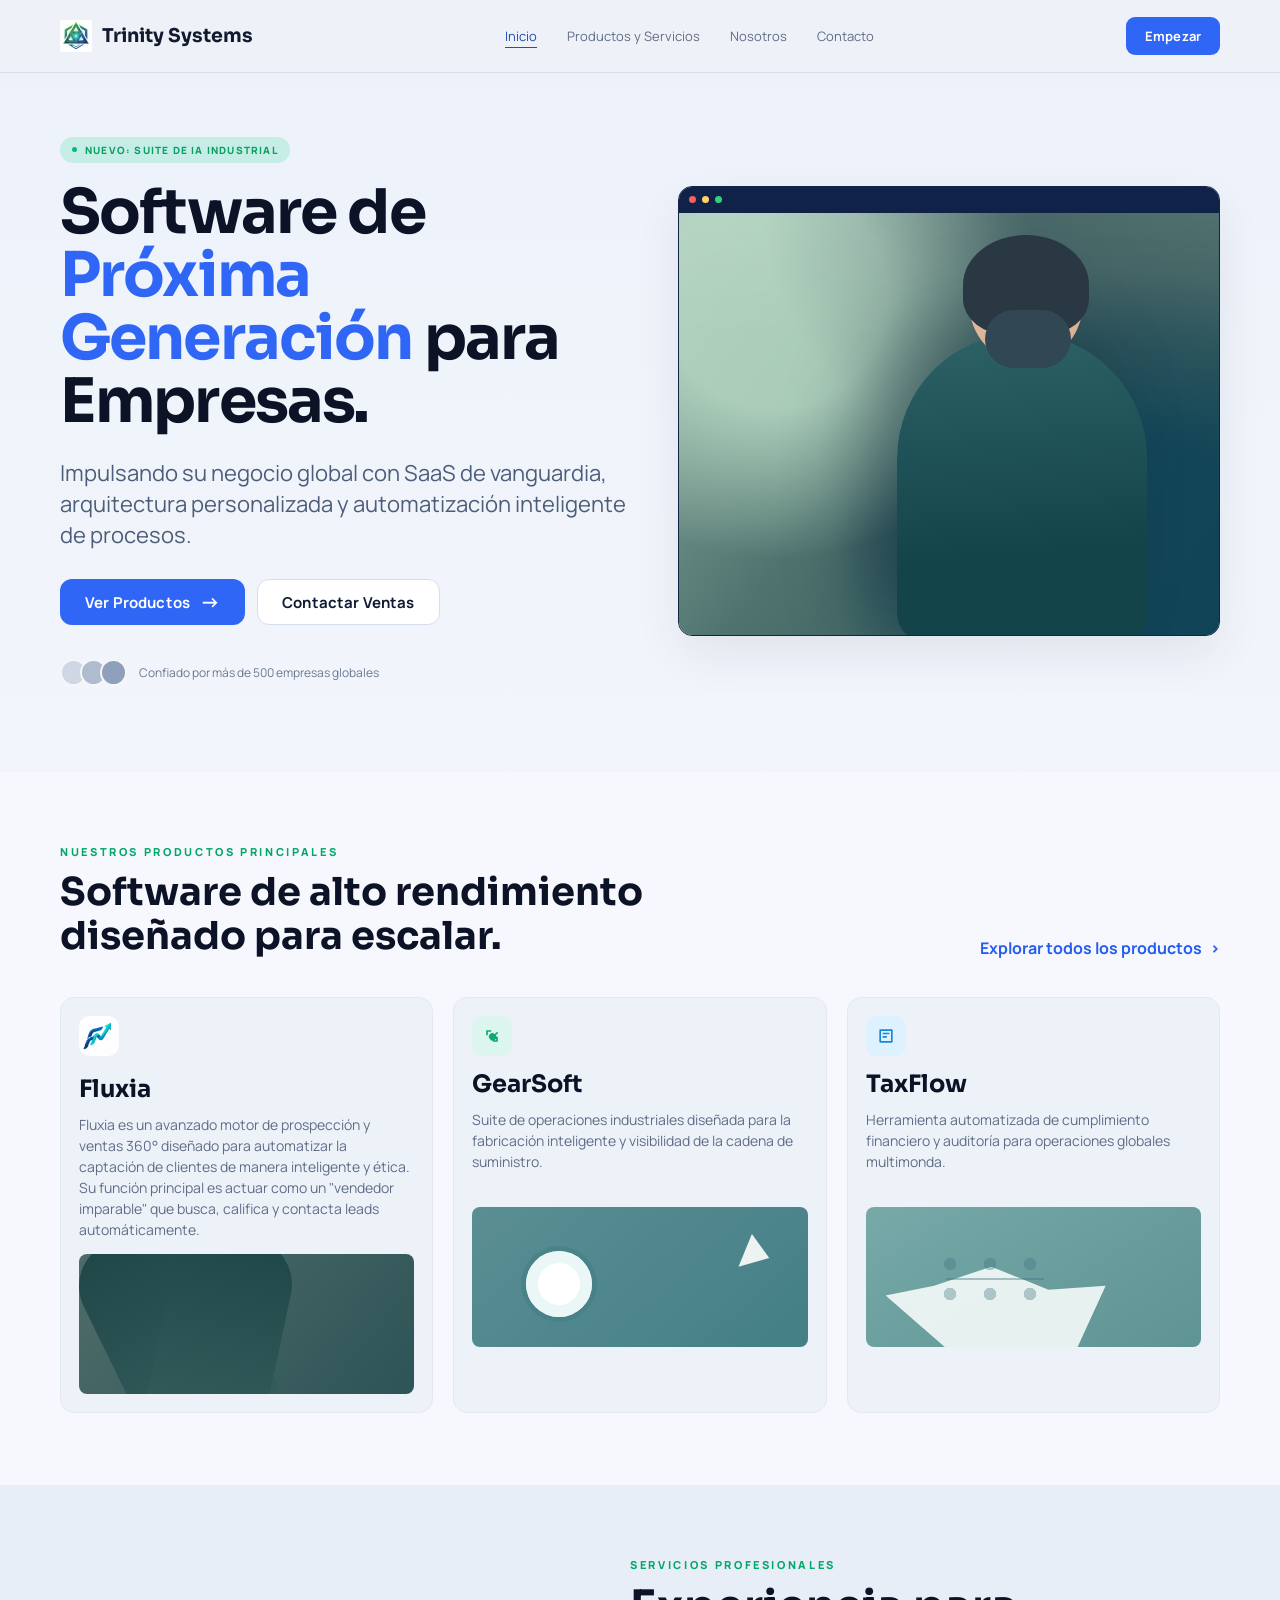
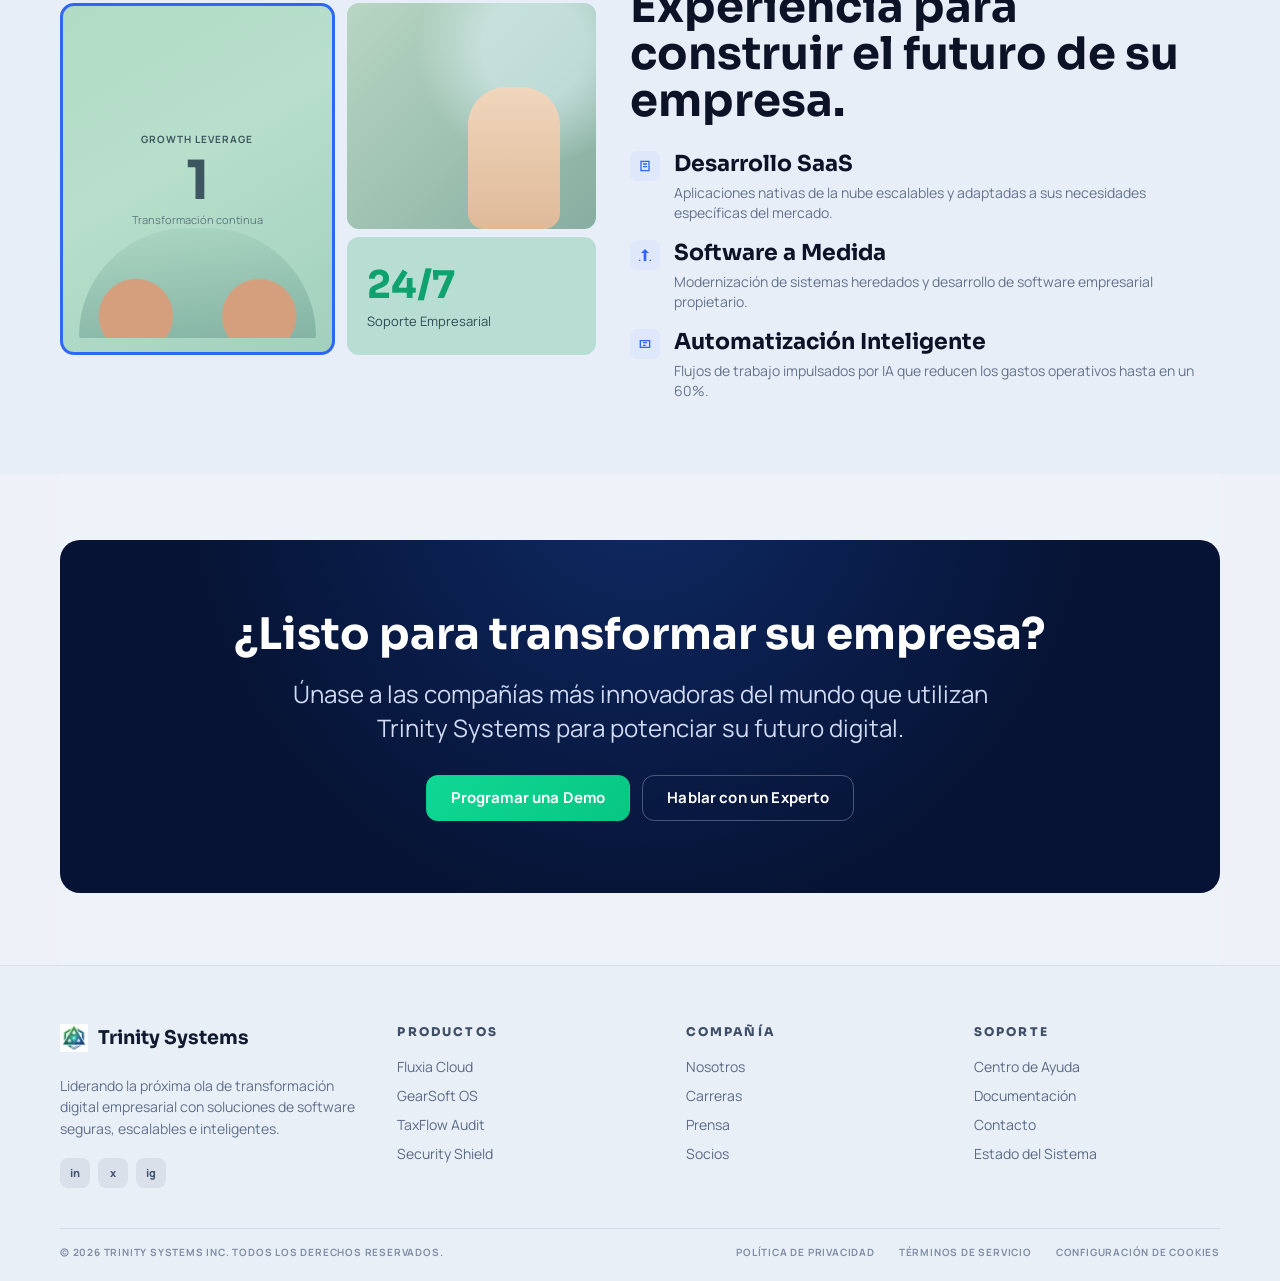
==== index.html @ 9a7be3e2 "Avances en navbar y descripcion de Fluxia!" ====
<!DOCTYPE html>
<html lang="es">
<head>
  <meta charset="UTF-8">
  <meta name="viewport" content="width=device-width, initial-scale=1.0">
  <title>Trinity Systems | Inicio</title>
  <link rel="stylesheet" href="css/styles.css">
  <script src="js/main.js" defer></script>
</head>
<body>
  <div class="desktop-site">
    <header class="topbar">
      <div class="container topbar-inner">
        <a class="brand" href="index.html" aria-label="Trinity Systems Inicio">
          <img class="brand-mark-img" src="assets/img/TrinityFondoBlanco.png" alt="" aria-hidden="true">
          <span class="brand-name">Trinity Systems</span>
        </a>

        <nav class="top-links" aria-label="Principal">
          <a class="is-active" href="index.html">Inicio</a>
          <a href="pages/productosyservicios.html">Productos y Servicios</a>
          <a href="pages/sobrenosotros.html">Nosotros</a>
          <a href="pages/contacto.html">Contacto</a>
        </nav>

        <div class="top-controls">
          <a class="btn btn-primary btn-sm" href="#">Empezar</a>
        </div>
      </div>
    </header>

    <main>
      <section class="hero">
        <div class="container hero-grid">
          <div class="hero-copy">
            <p class="pill">NUEVO: SUITE DE IA INDUSTRIAL</p>
            <h1>
              Software de
              <span class="accent">Pr&oacute;xima<br>Generaci&oacute;n</span>
              para Empresas.
            </h1>
            <p class="hero-lead">
              Impulsando su negocio global con SaaS de vanguardia, arquitectura personalizada y automatizaci&oacute;n inteligente de procesos.
            </p>
            <div class="hero-actions">
              <a class="btn btn-primary" href="pages/productosyservicios.html#productos">
                Ver Productos
                <span class="arrow">&rarr;</span>
              </a>
              <a class="btn btn-soft" href="#">Contactar Ventas</a>
            </div>
            <div class="trust-row">
              <div class="trust-bubbles" aria-hidden="true">
                <span></span>
                <span></span>
                <span></span>
              </div>
              <span>Confiado por m&aacute;s de 500 empresas globales</span>
            </div>
          </div>

          <div class="hero-window" aria-hidden="true">
            <div class="window-bar">
              <span></span>
              <span></span>
              <span></span>
            </div>
            <div class="hero-scene">
              <div class="hero-figure">
                <span class="hero-head"></span>
                <span class="hero-hair"></span>
                <span class="hero-beard"></span>
              </div>
            </div>
          </div>
        </div>
      </section>

      <section class="section products">
        <div class="container">
          <div class="section-head">
            <div>
              <p class="eyebrow">NUESTROS PRODUCTOS PRINCIPALES</p>
              <h2>Software de alto rendimiento dise&ntilde;ado para escalar.</h2>
            </div>
            <a class="section-link" href="pages/productosyservicios.html#productos">
              Explorar todos los productos
              <span aria-hidden="true">&rsaquo;</span>
            </a>
          </div>

          <div class="product-grid">
            <article class="product-card">
              <span class="icon-chip icon-blue">
                <img class="icon-chip-logo" src="assets/img/LogoFluxia.png" alt="Logo de Fluxia">
              </span>
              <h3>Fluxia</h3>
              <p>Fluxia es un avanzado motor de prospección y ventas 360° diseñado para automatizar la captación de clientes de manera inteligente y ética. Su función principal es actuar como un "vendedor imparable" que busca, califica y contacta leads automáticamente.</p>
              <div class="product-art art-fluxia"></div>
            </article>

            <article class="product-card">
              <span class="icon-chip icon-green">
                <svg viewBox="0 0 24 24" aria-hidden="true">
                  <path d="M5 5h6v2H7v4H5V5Zm14 14h-6v-2h4v-4h2v6ZM9.5 15.5a4 4 0 1 1 5.7-5.7l2.8-2.8 1.4 1.4-2.8 2.8a4 4 0 0 1-7.1 4.3Z"/>
                </svg>
              </span>
              <h3>GearSoft</h3>
              <p>Suite de operaciones industriales dise&ntilde;ada para la fabricaci&oacute;n inteligente y visibilidad de la cadena de suministro.</p>
              <div class="product-art art-gear"></div>
            </article>

            <article class="product-card">
              <span class="icon-chip icon-cyan">
                <svg viewBox="0 0 24 24" aria-hidden="true">
                  <path d="M5 4h14a1 1 0 0 1 1 1v14a1 1 0 0 1-1 1H5a1 1 0 0 1-1-1V5a1 1 0 0 1 1-1Zm1 2v12h12V6H6Zm2 2h8v2H8V8Zm0 4h5v2H8v-2Z"/>
                </svg>
              </span>
              <h3>TaxFlow</h3>
              <p>Herramienta automatizada de cumplimiento financiero y auditor&iacute;a para operaciones globales multimonda.</p>
              <div class="product-art art-tax"></div>
            </article>
          </div>
        </div>
      </section>

      <section class="services-zone">
        <div class="container services-grid">
          <div class="services-collage" aria-hidden="true">
            <div class="collage-main">
              <span>GROWTH LEVERAGE</span>
              <strong>1</strong>
              <small>Transformaci&oacute;n continua</small>
              <div class="hands-shape"></div>
            </div>
            <div class="collage-side">
              <div class="collage-photo"></div>
              <div class="collage-metric">
                <strong>24/7</strong>
                <span>Soporte Empresarial</span>
              </div>
            </div>
          </div>

          <div class="services-copy">
            <p class="eyebrow">SERVICIOS PROFESIONALES</p>
            <h2>Experiencia para construir el futuro de su empresa.</h2>

            <ul class="service-list">
              <li>
                <span class="list-icon">
                  <svg viewBox="0 0 24 24" aria-hidden="true">
                    <path d="M5 4h14v16H5V4Zm2 2v12h10V6H7Zm2 2h6v2H9V8Zm0 4h6v2H9v-2Z"/>
                  </svg>
                </span>
                <div>
                  <h3>Desarrollo SaaS</h3>
                  <p>Aplicaciones nativas de la nube escalables y adaptadas a sus necesidades espec&iacute;ficas del mercado.</p>
                </div>
              </li>

              <li>
                <span class="list-icon">
                  <svg viewBox="0 0 24 24" aria-hidden="true">
                    <path d="M12 3 6 9h4v12h4V9h4l-6-6Zm7 16h2v2h-2v-2ZM3 19h2v2H3v-2Z"/>
                  </svg>
                </span>
                <div>
                  <h3>Software a Medida</h3>
                  <p>Modernizaci&oacute;n de sistemas heredados y desarrollo de software empresarial propietario.</p>
                </div>
              </li>

              <li>
                <span class="list-icon">
                  <svg viewBox="0 0 24 24" aria-hidden="true">
                    <path d="M4 6h16v12H4V6Zm2 2v8h12V8H6Zm3 1h6v2H9V9Zm0 4h4v2H9v-2Z"/>
                  </svg>
                </span>
                <div>
                  <h3>Automatizaci&oacute;n Inteligente</h3>
                  <p>Flujos de trabajo impulsados por IA que reducen los gastos operativos hasta en un 60%.</p>
                </div>
              </li>
            </ul>
          </div>
        </div>
      </section>

      <section class="container cta-wrap">
        <div class="cta-card">
          <h2>&iquest;Listo para transformar su empresa?</h2>
          <p>&Uacute;nase a las compa&ntilde;&iacute;as m&aacute;s innovadoras del mundo que utilizan Trinity Systems para potenciar su futuro digital.</p>
          <div class="cta-actions">
            <a class="btn btn-success" href="#">Programar una Demo</a>
            <a class="btn btn-outline" href="#">Hablar con un Experto</a>
          </div>
        </div>
      </section>
    </main>

    <footer class="site-footer">
      <div class="container footer-top">
        <section class="footer-brand">
          <a class="brand" href="index.html" aria-label="Trinity Systems Inicio">
            <img class="brand-mark-img brand-mark-img-dark" src="assets/img/TrinityFondoBlanco.png" alt="" aria-hidden="true">
            <span class="brand-name">Trinity Systems</span>
          </a>
          <p>Liderando la pr&oacute;xima ola de transformaci&oacute;n digital empresarial con soluciones de software seguras, escalables e inteligentes.</p>
          <div class="socials" aria-label="Redes Sociales">
            <a href="#" aria-label="LinkedIn">in</a>
            <a href="#" aria-label="X">x</a>
            <a href="#" aria-label="Instagram">ig</a>
          </div>
        </section>

        <section class="footer-col">
          <h3>PRODUCTOS</h3>
          <a href="#">Fluxia Cloud</a>
          <a href="#">GearSoft OS</a>
          <a href="#">TaxFlow Audit</a>
          <a href="#">Security Shield</a>
        </section>

        <section class="footer-col">
          <h3>COMPA&Ntilde;&Iacute;A</h3>
          <a href="pages/sobrenosotros.html">Nosotros</a>
          <a href="#">Carreras</a>
          <a href="#">Prensa</a>
          <a href="#">Socios</a>
        </section>

        <section class="footer-col">
          <h3>SOPORTE</h3>
          <a href="#">Centro de Ayuda</a>
          <a href="#">Documentaci&oacute;n</a>
          <a href="pages/contacto.html">Contacto</a>
          <a href="#">Estado del Sistema</a>
        </section>
      </div>

      <div class="container footer-bottom">
        <span>&copy; 2026 TRINITY SYSTEMS INC. TODOS LOS DERECHOS RESERVADOS.</span>
        <div class="footer-legal">
          <a href="#">POL&Iacute;TICA DE PRIVACIDAD</a>
          <a href="#">T&Eacute;RMINOS DE SERVICIO</a>
          <a href="#">CONFIGURACI&Oacute;N DE COOKIES</a>
        </div>
      </div>
    </footer>
  </div>

  <div class="mobile-site">
    <header class="mobile-topbar">
      <a class="mobile-title" href="index.html">INICIO</a>
      <button class="menu-toggle" aria-label="Abrir men&uacute;" aria-expanded="false" aria-controls="mobile-menu">
        <span></span>
        <span></span>
        <span></span>
      </button>
    </header>

    <nav class="mobile-menu" id="mobile-menu" aria-label="Men&uacute; m&oacute;vil">
      <a href="pages/productosyservicios.html">Productos y Servicios</a>
      <a href="pages/sobrenosotros.html">Nosotros</a>
      <a href="pages/contacto.html">Contacto</a>
    </nav>

    <main class="mobile-main">
      <section class="m-hero">
        <p class="m-pill">INNOVACI&Oacute;N DIGITAL</p>
        <h1>
          Software de
          <span>Pr&oacute;xima Generaci&oacute;n</span>
        </h1>
        <p>Impulsando la transformaci&oacute;n digital de tu negocio con arquitectura de vanguardia y eficiencia.</p>
        <a class="btn btn-primary btn-block" href="#">
          Comenzar ahora
          <span class="arrow">&rarr;</span>
        </a>
      </section>

      <section class="m-stats">
        <article class="m-stat">
          <span class="m-icon m-icon-blue">
            <svg viewBox="0 0 24 24" aria-hidden="true">
              <path d="m11 2 2.4 2.5 3.4-.6.7 3.3 3.1 1.5-1.5 3.1 1.5 3.1-3.1 1.5-.7 3.3-3.4-.6L11 22l-2.4-2.5-3.4.6-.7-3.3-3.1-1.5 1.5-3.1-1.5-3.1 3.1-1.5.7-3.3 3.4.6L11 2Zm-1 13.2 6-6-1.4-1.4L10 12.4 8.4 10.8 7 12.2l3 3Z"/>
            </svg>
          </span>
          <div>
            <strong>100+</strong>
            <span>Proyectos</span>
          </div>
        </article>

        <article class="m-stat">
          <span class="m-icon m-icon-green">
            <svg viewBox="0 0 24 24" aria-hidden="true">
              <path d="M8 11a4 4 0 1 1 0-8 4 4 0 0 1 0 8Zm8 1a3 3 0 1 1 0-6 3 3 0 0 1 0 6ZM2 20a6 6 0 1 1 12 0H2Zm12 0c0-2 1.4-3.8 3.4-4.6A4.8 4.8 0 0 1 22 20h-8Z"/>
            </svg>
          </span>
          <div>
            <strong>50+</strong>
            <span>Expertos IT</span>
          </div>
        </article>
      </section>

      <section class="m-services">
        <div class="m-head">
          <h2>Nuestros Servicios</h2>
          <a href="#">Ver todos <span aria-hidden="true">&rsaquo;</span></a>
        </div>

        <article class="m-service-card">
          <span class="m-icon m-icon-blue-soft">
            <svg viewBox="0 0 24 24" aria-hidden="true">
              <path d="M4 18h16v2H4v-2Zm2-2h2v-5H6v5Zm4 0h2V8h-2v8Zm4 0h2v-3h-2v3Zm4 0h2V5h-2v11Z"/>
            </svg>
          </span>
          <div>
            <h3>Consultor&iacute;a IT</h3>
            <p>Estrategias personalizadas para el crecimiento de tu empresa.</p>
          </div>
        </article>

        <article class="m-service-card">
          <span class="m-icon m-icon-green-soft">
            <svg viewBox="0 0 24 24" aria-hidden="true">
              <path d="m8 7 2 2-5 5-2-2 5-5Zm8 10-2-2 5-5 2 2-5 5Zm-8 0-5-5 2-2 5 5-2 2Zm13-5-5-5-2 2 5 5 2-2Z"/>
            </svg>
          </span>
          <div>
            <h3>Desarrollo Web</h3>
            <p>Sitios modernos, r&aacute;pidos y optimizados para SEO.</p>
          </div>
        </article>

        <article class="m-service-card">
          <span class="m-icon m-icon-dark-soft">
            <svg viewBox="0 0 24 24" aria-hidden="true">
              <path d="M12 2 4 5v6c0 5.5 3.8 10.6 8 11 4.2-.4 8-5.5 8-11V5l-8-3Zm0 5a3 3 0 0 1 3 3c0 .8-.3 1.5-.8 2v3h-4v-3A3 3 0 0 1 12 7Zm-1 9h2v2h-2v-2Z"/>
            </svg>
          </span>
          <div>
            <h3>Ciberseguridad</h3>
            <p>Protecci&oacute;n integral de tus activos y datos digitales.</p>
          </div>
        </article>
      </section>

      <section class="m-project">
        <p class="eyebrow">PROYECTO DESTACADO</p>
        <h2>E-commerce de Pr&oacute;xima Generaci&oacute;n</h2>
        <p>Desarrollamos una plataforma escalable con IA integrada para optimizar ventas.</p>
        <div class="team-bubbles" aria-hidden="true">
          <span class="t1"></span>
          <span class="t2"></span>
          <span class="t3"></span>
          <span class="t4">+12</span>
        </div>
      </section>
    </main>

    <nav class="mobile-bottom-nav" aria-label="Navegaci&oacute;n inferior">
      <a class="is-active" href="#">
        <svg viewBox="0 0 24 24" aria-hidden="true">
          <path d="M4 10 12 3l8 7v10h-5v-6H9v6H4V10Z"/>
        </svg>
        <span>Inicio</span>
      </a>
      <a href="pages/productosyservicios.html">
        <svg viewBox="0 0 24 24" aria-hidden="true">
          <path d="M12 4a2 2 0 0 1 2 2v1.1a6 6 0 0 1 1.8 1l1-.5a2 2 0 1 1 2.2 3.4l-1 .6c.1.4.2.9.2 1.4s-.1 1-.2 1.4l1 .6a2 2 0 1 1-2.2 3.4l-1-.5a6 6 0 0 1-1.8 1V20a2 2 0 1 1-4 0v-1.1a6 6 0 0 1-1.8-1l-1 .5a2 2 0 1 1-2.2-3.4l1-.6A6 6 0 0 1 6 13c0-.5.1-1 .2-1.4l-1-.6a2 2 0 1 1 2.2-3.4l1 .5a6 6 0 0 1 1.8-1V6a2 2 0 0 1 2-2Zm0 6a3 3 0 1 0 0 6 3 3 0 0 0 0-6Z"/>
        </svg>
        <span>Prod/Serv</span>
      </a>
      <a href="#">
        <svg viewBox="0 0 24 24" aria-hidden="true">
          <path d="M3 6a2 2 0 0 1 2-2h5l2 2h7a2 2 0 0 1 2 2v10a2 2 0 0 1-2 2H5a2 2 0 0 1-2-2V6Z"/>
        </svg>
        <span>Proyectos</span>
      </a>
      <a href="#">
        <svg viewBox="0 0 24 24" aria-hidden="true">
          <path d="M3 6a2 2 0 0 1 2-2h14a2 2 0 0 1 2 2v12a2 2 0 0 1-2 2H5a2 2 0 0 1-2-2V6Zm2 .5V8l7 4.5L19 8V6.5l-7 4.4-7-4.4Z"/>
        </svg>
        <span>Contacto</span>
      </a>
    </nav>
  </div>
</body>
</html>
---- css/styles.css ----
@import url("https://fonts.googleapis.com/css2?family=Manrope:wght@400;500;600;700;800&family=Sora:wght@500;600;700;800&display=swap");

:root {
  --bg-main: #eef2f8;
  --surface: #ffffff;
  --surface-soft: #edf2f9;
  --surface-muted: #e4ebf5;
  --text-main: #0d1326;
  --text-secondary: #51607a;
  --text-light: #7f8da8;
  --primary: #2f66f5;
  --primary-deep: #1f53db;
  --success: #0fdb9b;
  --navy: #071334;
  --line: #d5deec;
  --shadow-soft: 0 20px 48px rgba(15, 30, 58, 0.07);
}

* {
  box-sizing: border-box;
}

html,
body {
  margin: 0;
  padding: 0;
}

body {
  background: var(--bg-main);
  color: var(--text-main);
  font-family: "Manrope", "Segoe UI", sans-serif;
}

img,
svg {
  display: block;
  max-width: 100%;
}

a {
  color: inherit;
  text-decoration: none;
}

.container {
  width: min(1160px, calc(100% - 56px));
  margin: 0 auto;
}

h1,
h2,
h3,
.brand-name {
  font-family: "Sora", "Manrope", sans-serif;
}

.btn {
  display: inline-flex;
  align-items: center;
  justify-content: center;
  gap: 10px;
  border-radius: 12px;
  border: 1px solid transparent;
  min-height: 46px;
  padding: 0 24px;
  font-size: 15px;
  font-weight: 700;
  letter-spacing: 0.01em;
  transition: 0.24s ease;
  cursor: pointer;
}

.btn:hover {
  transform: translateY(-1px);
}

.btn-primary {
  background: var(--primary);
  color: #fff;
}

.btn-primary:hover {
  background: var(--primary-deep);
}

.btn-sm {
  min-height: 38px;
  padding: 0 18px;
  border-radius: 9px;
  font-size: 13px;
}

.btn-soft {
  background: var(--surface);
  color: #0f1a33;
  border-color: var(--line);
}

.btn-soft:hover {
  background: #f7f9fc;
}

.btn-success {
  background: linear-gradient(135deg, #0fd894, #08c684);
  color: #fff;
}

.btn-success:hover {
  filter: brightness(0.95);
}

.btn-outline {
  background: transparent;
  border-color: rgba(226, 233, 255, 0.3);
  color: #fff;
}

.btn-outline:hover {
  border-color: rgba(226, 233, 255, 0.6);
}

.btn-block {
  width: 100%;
}

.arrow {
  font-size: 20px;
  line-height: 1;
}

.eyebrow {
  margin: 0 0 12px;
  color: #00a768;
  font-size: 11px;
  letter-spacing: 0.24em;
  font-weight: 800;
}

.desktop-site {
  display: block;
}

.mobile-site {
  display: none;
}

.topbar {
  border-bottom: 1px solid var(--line);
  background: rgba(238, 242, 248, 0.94);
  backdrop-filter: blur(4px);
}

.topbar-inner {
  min-height: 72px;
  display: flex;
  align-items: center;
  justify-content: space-between;
  gap: 20px;
}

.brand {
  display: inline-flex;
  align-items: center;
  gap: 10px;
}

.brand-mark {
  width: 19px;
  height: 19px;
  border-radius: 2px;
  background: linear-gradient(145deg, #f2e4cd, #d8b98a);
  color: #7b5b2d;
  font-size: 10px;
  font-weight: 800;
  display: grid;
  place-items: center;
}

.brand-mark-dark {
  background: #11253f;
  color: #d5e0ee;
}

.brand-mark-img {
  width: 32px;
  height: 32px;
  object-fit: contain;
  flex-shrink: 0;
}

.brand-mark-img-dark {
  width: 28px;
  height: 28px;
}

.brand-name {
  font-size: 19px;
  font-weight: 700;
  color: #111a2f;
}

.about-footer .brand-name,
.contact-footer .brand-name {
  color: #f5f8ff;
}

.top-links {
  display: inline-flex;
  align-items: center;
  gap: 30px;
  font-size: 13px;
  color: #5f6d86;
}

.top-links a {
  transition: color 0.2s ease;
}

.top-links a:hover {
  color: #1b2f5d;
}

.top-links a.is-active {
  color: #214eaf;
  text-decoration: underline;
  text-underline-offset: 6px;
}

.top-controls {
  display: inline-flex;
  align-items: center;
  gap: 10px;
}

.hero {
  padding: 62px 0 86px;
  background: linear-gradient(180deg, #edf2fa 0%, #f2f5fb 100%);
}

.hero-grid {
  display: grid;
  grid-template-columns: 1.05fr 1fr;
  gap: 48px;
  align-items: center;
}

.pill {
  margin: 0 0 18px;
  display: inline-flex;
  align-items: center;
  padding: 6px 12px;
  border-radius: 999px;
  font-size: 10px;
  font-weight: 800;
  letter-spacing: 0.12em;
  color: #0a9f63;
  background: rgba(22, 208, 134, 0.18);
}

.pill::before {
  content: "";
  width: 5px;
  height: 5px;
  margin-right: 8px;
  border-radius: 50%;
  background: #0ab877;
}

.hero-copy h1 {
  margin: 0;
  font-size: clamp(48px, 5.2vw, 72px);
  line-height: 1.03;
  letter-spacing: -0.03em;
}

.hero-copy h1 .accent {
  color: var(--primary);
}

.hero-lead {
  margin: 24px 0 28px;
  max-width: 580px;
  color: #4c5d79;
  font-size: 24px;
  line-height: 1.42;
}

.hero-actions {
  display: flex;
  gap: 12px;
}

.trust-row {
  margin-top: 34px;
  display: flex;
  align-items: center;
  gap: 12px;
  color: #6a7992;
  font-size: 12px;
}

.trust-bubbles {
  display: flex;
}

.trust-bubbles span {
  width: 27px;
  height: 27px;
  border-radius: 50%;
  border: 2px solid #f5f6f8;
  margin-left: -7px;
}

.trust-bubbles span:first-child {
  margin-left: 0;
  background: #cfd7e4;
}

.trust-bubbles span:nth-child(2) {
  background: #afbccf;
}

.trust-bubbles span:nth-child(3) {
  background: #8ea0bc;
}

.hero-window {
  border-radius: 14px;
  overflow: hidden;
  border: 1px solid #162347;
  box-shadow: var(--shadow-soft);
}

.window-bar {
  min-height: 26px;
  padding: 0 10px;
  background: #102247;
  display: flex;
  align-items: center;
  gap: 6px;
}

.window-bar span {
  width: 7px;
  height: 7px;
  border-radius: 50%;
}

.window-bar span:first-child {
  background: #f95f5f;
}

.window-bar span:nth-child(2) {
  background: #ffd166;
}

.window-bar span:nth-child(3) {
  background: #2bd576;
}

.hero-scene {
  position: relative;
  min-height: 422px;
  background:
    radial-gradient(circle at 18% 20%, rgba(183, 217, 196, 0.84) 0 20%, transparent 47%),
    radial-gradient(circle at 85% 85%, rgba(12, 66, 87, 0.85) 0 23%, transparent 52%),
    linear-gradient(128deg, #90afa2 0%, #4f746f 43%, #2b4c52 100%);
  overflow: hidden;
}

.hero-scene::before {
  content: "";
  position: absolute;
  inset: 0;
  background:
    linear-gradient(180deg, rgba(255, 255, 255, 0.08), transparent 30%),
    radial-gradient(circle at 60% 0, rgba(0, 22, 40, 0.32), transparent 45%);
}

.hero-figure {
  position: absolute;
  width: 250px;
  height: 308px;
  right: 72px;
  bottom: -6px;
  border-radius: 130px 130px 28px 28px;
  background: linear-gradient(175deg, #2d6267 0%, #13444a 70%);
  box-shadow: -40px -28px 70px rgba(6, 26, 44, 0.34);
}

.hero-head {
  position: absolute;
  width: 114px;
  height: 124px;
  right: 64px;
  top: -94px;
  border-radius: 52% 48% 50% 50%;
  background: linear-gradient(170deg, #f2d3bc, #d5a787);
}

.hero-hair {
  position: absolute;
  width: 126px;
  height: 100px;
  right: 58px;
  top: -98px;
  border-radius: 58% 58% 42% 42%;
  background: #293843;
}

.hero-beard {
  position: absolute;
  width: 86px;
  height: 58px;
  right: 76px;
  top: -23px;
  border-radius: 42px;
  background: #314754;
}

.section {
  padding: 72px 0;
}

.products {
  background: #f6f8fd;
}

.section-head {
  display: flex;
  justify-content: space-between;
  align-items: flex-end;
  gap: 24px;
}

.section-head h2 {
  margin: 0;
  max-width: 620px;
  font-size: clamp(32px, 3vw, 48px);
  line-height: 1.14;
}

.section-link {
  color: #255cf0;
  font-size: 16px;
  font-weight: 700;
  white-space: nowrap;
  display: inline-flex;
  align-items: center;
  gap: 8px;
}

.product-grid {
  margin-top: 38px;
  display: grid;
  grid-template-columns: repeat(3, 1fr);
  gap: 20px;
}

.product-card {
  background: var(--surface-soft);
  border: 1px solid #e4e8f0;
  border-radius: 14px;
  padding: 18px;
}

.icon-chip {
  width: 40px;
  height: 40px;
  border-radius: 10px;
  display: inline-grid;
  place-items: center;
}

.icon-chip svg {
  width: 20px;
}

.icon-chip-logo {
  width: 100%;
  height: 100%;
  border-radius: inherit;
  object-fit: cover;
}

.icon-blue {
  background: #dce7ff;
}

.icon-blue svg {
  fill: #2d68f6;
}

.icon-green {
  background: #dcf6ef;
}

.icon-green svg {
  fill: #0ca971;
}

.icon-cyan {
  background: #def1ff;
}

.icon-cyan svg {
  fill: #1687db;
}

.product-card h3 {
  margin: 14px 0 10px;
  font-size: 24px;
  line-height: 1.2;
}

.product-card p {
  margin: 0;
  color: #5f6d87;
  font-size: 14px;
  line-height: 1.5;
  min-height: 84px;
}

.product-art {
  position: relative;
  margin-top: 14px;
  height: 140px;
  border-radius: 8px;
  overflow: hidden;
}

.art-fluxia {
  background:
    linear-gradient(130deg, #4e6c69, #2e5457);
}

.art-fluxia::before,
.art-fluxia::after {
  content: "";
  position: absolute;
  border-radius: 46px;
  background: linear-gradient(180deg, #204748, #375f5e);
}

.art-fluxia::before {
  width: 140px;
  height: 240px;
  left: 30px;
  top: -32px;
  transform: rotate(-26deg);
}

.art-fluxia::after {
  width: 120px;
  height: 220px;
  left: 80px;
  top: -20px;
  transform: rotate(12deg);
}

.art-gear {
  background: linear-gradient(138deg, #5a8e93, #447f86);
}

.art-gear::before {
  content: "";
  position: absolute;
  width: 66px;
  height: 66px;
  left: 54px;
  top: 44px;
  border-radius: 50%;
  box-shadow:
    0 0 0 12px rgba(234, 247, 247, 0.92) inset,
    0 0 0 5px rgba(68, 127, 134, 0.64);
  background: #fff;
}

.art-gear::after {
  content: "";
  position: absolute;
  width: 0;
  height: 0;
  right: 42px;
  top: 28px;
  border-left: 22px solid transparent;
  border-right: 10px solid transparent;
  border-bottom: 28px solid rgba(255, 255, 255, 0.9);
  transform: rotate(-16deg);
}

.art-tax {
  background: linear-gradient(148deg, #76a9a8, #5f9494);
}

.art-tax::before {
  content: "";
  position: absolute;
  width: 220px;
  height: 96px;
  left: 20px;
  bottom: -16px;
  background: rgba(246, 251, 250, 0.9);
  clip-path: polygon(0 30%, 22% 20%, 48% 0, 74% 24%, 100% 20%, 84% 100%, 30% 90%);
}

.art-tax::after {
  content: "";
  position: absolute;
  width: 130px;
  height: 60px;
  left: 64px;
  top: 42px;
  background:
    radial-gradient(circle, rgba(59, 114, 129, 0.35) 24%, transparent 26%) 0 0 / 40px 30px,
    linear-gradient(90deg, rgba(59, 114, 129, 0.4), rgba(59, 114, 129, 0.4)) 16px 29px / 98px 2px no-repeat;
}

.services-zone {
  background: #e8eef7;
  padding: 72px 0;
}

.services-grid {
  display: grid;
  grid-template-columns: 1fr 1.1fr;
  gap: 34px;
  align-items: center;
}

.services-collage {
  display: grid;
  grid-template-columns: 1.1fr 1fr;
  gap: 12px;
}

.collage-main {
  min-height: 352px;
  padding: 20px;
  border-radius: 14px;
  border: 3px solid #2f66f5;
  background: linear-gradient(150deg, #b2dbc6 0%, #b7dfcb 45%, #a1d0bd 100%);
  display: flex;
  flex-direction: column;
  align-items: center;
  justify-content: center;
  color: #3d5660;
  text-align: center;
  position: relative;
}

.collage-main span {
  font-size: 10px;
  letter-spacing: 0.1em;
  font-weight: 700;
}

.collage-main strong {
  margin-top: 8px;
  font-size: 54px;
  line-height: 1;
  font-family: "Sora", sans-serif;
}

.collage-main small {
  margin-top: 4px;
  font-size: 11px;
  color: #5e7880;
}

.hands-shape {
  position: absolute;
  left: 16px;
  right: 16px;
  bottom: 14px;
  height: 110px;
  border-radius: 999px 999px 18px 18px;
  background:
    radial-gradient(circle at 24% 80%, #d59f7d 0 18%, transparent 19%),
    radial-gradient(circle at 76% 80%, #d59f7d 0 18%, transparent 19%),
    linear-gradient(180deg, rgba(22, 76, 74, 0.05), rgba(22, 76, 74, 0.22));
}

.collage-side {
  display: grid;
  grid-template-rows: 1fr auto;
  gap: 8px;
}

.collage-photo {
  min-height: 186px;
  border-radius: 12px;
  background:
    radial-gradient(circle at 75% 20%, rgba(223, 244, 248, 0.55) 0 20%, transparent 45%),
    linear-gradient(135deg, #b8d6c3 0%, #87aea1 100%);
  position: relative;
}

.collage-photo::before {
  content: "";
  position: absolute;
  width: 92px;
  height: 142px;
  right: 36px;
  bottom: 0;
  border-radius: 38px 38px 16px 16px;
  background: linear-gradient(180deg, #f0d6bc, #dfba99);
  box-shadow: 0 -80px 0 -58px #3f5b5a;
}

.collage-metric {
  border-radius: 12px;
  padding: 24px 20px;
  background: #b8ddd3;
}

.collage-metric strong {
  display: block;
  font-family: "Sora", sans-serif;
  color: #0ea26f;
  font-size: 38px;
}

.collage-metric span {
  color: #2f4b55;
  font-size: 13px;
}

.services-copy h2 {
  margin: 0 0 26px;
  max-width: 600px;
  font-size: clamp(44px, 4vw, 62px);
  line-height: 1.05;
}

.service-list {
  margin: 0;
  padding: 0;
  list-style: none;
  display: grid;
  gap: 16px;
}

.service-list li {
  display: flex;
  gap: 14px;
}

.list-icon {
  width: 30px;
  height: 30px;
  border-radius: 7px;
  background: #dfe7fb;
  display: grid;
  place-items: center;
  flex: 0 0 auto;
}

.list-icon svg {
  width: 16px;
  fill: #2f66f5;
}

.service-list h3 {
  margin: 0;
  font-size: 22px;
  line-height: 1.2;
}

.service-list p {
  margin: 6px 0 0;
  color: #64738d;
  font-size: 14px;
  line-height: 1.45;
}

.cta-wrap {
  padding: 66px 0 72px;
  background: #eef3fa;
}

.cta-card {
  background: radial-gradient(circle at 50% -20%, #0f2a65, #061334 64%);
  border-radius: 20px;
  padding: 72px 24px;
  text-align: center;
  color: #fff;
}

.cta-card h2 {
  margin: 0;
  font-size: clamp(46px, 4vw, 62px);
  line-height: 1.05;
}

.cta-card p {
  margin: 20px auto 30px;
  max-width: 700px;
  color: #d1daf3;
  font-size: 24px;
  line-height: 1.4;
}

.cta-actions {
  display: flex;
  justify-content: center;
  gap: 12px;
}

.site-footer {
  border-top: 1px solid var(--line);
  background: #e9eff7;
}

.footer-top {
  padding: 58px 0 40px;
  display: grid;
  grid-template-columns: 1.2fr repeat(3, 1fr);
  gap: 42px;
}

.footer-brand p {
  margin: 18px 0 0;
  max-width: 360px;
  color: #61708b;
  font-size: 14px;
  line-height: 1.55;
}

.socials {
  margin-top: 18px;
  display: inline-flex;
  gap: 8px;
}

.socials a {
  width: 30px;
  height: 30px;
  border-radius: 8px;
  background: #d9e0ea;
  color: #445672;
  font-size: 11px;
  font-weight: 800;
  display: grid;
  place-items: center;
}

.footer-col {
  display: grid;
  align-content: start;
  gap: 10px;
}

.footer-col h3 {
  margin: 0 0 8px;
  color: #3f4f68;
  font-size: 12px;
  letter-spacing: 0.18em;
  font-weight: 800;
}

.footer-col a {
  color: #5b6b86;
  font-size: 14px;
}

.footer-col a:hover {
  color: #263d72;
}

.footer-bottom {
  border-top: 1px solid var(--line);
  padding: 16px 0 22px;
  display: flex;
  justify-content: space-between;
  align-items: center;
  gap: 24px;
  flex-wrap: wrap;
  color: #7f8da5;
  font-size: 10px;
  font-weight: 700;
  letter-spacing: 0.08em;
}

.footer-legal {
  display: inline-flex;
  gap: 24px;
}

.footer-legal a {
  white-space: nowrap;
}

.mobile-site {
  max-width: 430px;
  margin: 0 auto;
  min-height: 100vh;
  padding-bottom: 110px;
  background: #eef2f8;
}

.mobile-topbar {
  height: 88px;
  border-bottom: 1px solid #dee4eb;
  background: #eef2f8;
  display: flex;
  align-items: center;
  justify-content: center;
  position: relative;
}

.mobile-title {
  font-family: "Sora", sans-serif;
  font-size: 30px;
  font-weight: 700;
  letter-spacing: 0.24em;
  color: #566985;
}

.menu-toggle {
  border: 0;
  background: transparent;
  width: 42px;
  height: 42px;
  display: grid;
  gap: 5px;
  place-content: center;
  position: absolute;
  right: 18px;
  top: 50%;
  transform: translateY(-50%);
  cursor: pointer;
}

.menu-toggle span {
  width: 21px;
  height: 2px;
  background: #0d1528;
  border-radius: 2px;
}

.mobile-menu {
  display: grid;
  gap: 0;
  background: #f2f5f9;
  border-bottom: 1px solid #dde4ee;
  overflow: hidden;
  max-height: 0;
  transition: max-height 0.24s ease;
}

.mobile-menu a {
  padding: 14px 18px;
  color: #304263;
  font-weight: 600;
  border-top: 1px solid #e2e8f1;
}

.mobile-site.menu-open .mobile-menu {
  max-height: 260px;
}

.mobile-main {
  padding: 26px 16px 8px;
  background: linear-gradient(180deg, #eef3fb 0%, #f2f5fb 45%, #eef2f8 100%);
}

.m-hero {
  border-radius: 26px;
  padding: 30px 24px 24px;
  color: #f4f8ff;
  background:
    linear-gradient(180deg, rgba(9, 24, 56, 0.5), rgba(8, 18, 46, 0.88)),
    repeating-linear-gradient(90deg, rgba(33, 54, 84, 0.35) 0 42px, rgba(12, 25, 56, 0.55) 42px 84px),
    linear-gradient(145deg, #173462, #0a1a3f);
  box-shadow: 0 16px 36px rgba(17, 30, 66, 0.2);
}

.m-pill {
  margin: 0 0 18px;
  display: inline-flex;
  align-items: center;
  gap: 8px;
  border-radius: 999px;
  padding: 8px 14px;
  background: rgba(12, 180, 133, 0.22);
  border: 1px solid rgba(15, 214, 157, 0.42);
  color: #11db99;
  font-weight: 800;
  letter-spacing: 0.1em;
  font-size: 11px;
}

.m-pill::before {
  content: "";
  width: 8px;
  height: 8px;
  border-radius: 50%;
  background: #0fdc99;
}

.m-hero h1 {
  margin: 0;
  font-size: 60px;
  line-height: 1.02;
  letter-spacing: -0.025em;
}

.m-hero h1 span {
  color: var(--primary);
}

.m-hero p {
  margin: 22px 0 26px;
  font-size: 19px;
  line-height: 1.42;
  color: #d8e2fb;
}

.m-stats {
  margin-top: 18px;
  display: grid;
  grid-template-columns: repeat(2, 1fr);
  gap: 10px;
}

.m-stat {
  border-radius: 18px;
  border: 1px solid #dfe5ee;
  background: #f1f4f8;
  padding: 14px;
  display: flex;
  align-items: center;
  gap: 10px;
}

.m-icon {
  width: 40px;
  height: 40px;
  border-radius: 12px;
  display: grid;
  place-items: center;
  flex: 0 0 auto;
}

.m-icon svg {
  width: 20px;
}

.m-icon-blue {
  background: #dce8ff;
}

.m-icon-blue svg {
  fill: #2f66f5;
}

.m-icon-green {
  background: #dcf5eb;
}

.m-icon-green svg {
  fill: #10b777;
}

.m-stat strong {
  display: block;
  font-family: "Sora", sans-serif;
  font-size: 24px;
}

.m-stat span {
  color: #60708b;
  font-size: 15px;
}

.m-services {
  margin-top: 24px;
}

.m-head {
  display: flex;
  justify-content: space-between;
  align-items: center;
  gap: 12px;
}

.m-head h2 {
  margin: 0;
  font-size: 54px;
  line-height: 1.06;
}

.m-head a {
  color: #245ff4;
  font-size: 16px;
  font-weight: 700;
  display: inline-flex;
  align-items: center;
  gap: 6px;
}

.m-service-card {
  margin-top: 14px;
  border-radius: 18px;
  border: 1px solid #dde4ec;
  background: #f4f6f9;
  padding: 18px;
  display: flex;
  gap: 14px;
}

.m-service-card h3 {
  margin: 0;
  font-size: 18px;
}

.m-service-card p {
  margin: 6px 0 0;
  color: #60708a;
  font-size: 16px;
  line-height: 1.35;
}

.m-icon-blue-soft {
  background: #dbe5ff;
}

.m-icon-blue-soft svg {
  fill: #2f66f5;
}

.m-icon-green-soft {
  background: #dcf5ec;
}

.m-icon-green-soft svg {
  fill: #11b778;
}

.m-product-logo {
  width: 100%;
  height: 100%;
  border-radius: inherit;
  object-fit: cover;
}

.m-icon-dark-soft {
  background: #e4e6ec;
}

.m-icon-dark-soft svg {
  fill: #1f2a45;
}

.m-project {
  margin-top: 26px;
  border-radius: 24px;
  border: 1px solid #d6e7e1;
  background: #e9f2f0;
  padding: 24px;
}

.m-project h2 {
  margin: 0;
  font-size: 50px;
  line-height: 1.08;
}

.m-project p {
  margin: 16px 0 0;
  color: #445b74;
  font-size: 18px;
  line-height: 1.42;
}

.team-bubbles {
  margin-top: 18px;
  display: inline-flex;
  align-items: center;
}

.team-bubbles span {
  width: 36px;
  height: 36px;
  border-radius: 50%;
  border: 2px solid #e9f2f0;
  margin-left: -8px;
}

.team-bubbles span:first-child {
  margin-left: 0;
}

.t1 {
  background: linear-gradient(150deg, #f0c4a4, #d88c67);
}

.t2 {
  background: linear-gradient(150deg, #e7b68c, #d28757);
}

.t3 {
  background: linear-gradient(150deg, #efd6bc, #df9c7f);
}

.t4 {
  display: grid;
  place-items: center;
  color: #1d2b48;
  background: #d8dde6;
  font-size: 13px;
  font-weight: 800;
}

.mobile-bottom-nav {
  position: fixed;
  left: 50%;
  bottom: 0;
  transform: translateX(-50%);
  width: min(430px, 100%);
  border-top: 1px solid #d8e0ea;
  background: #f3f5f8;
  display: grid;
  grid-template-columns: repeat(4, 1fr);
  z-index: 12;
}

.mobile-bottom-nav a {
  min-height: 68px;
  display: grid;
  place-items: center;
  gap: 4px;
  padding: 8px 0 10px;
  color: #90a1bb;
  font-size: 13px;
  font-weight: 600;
}

.mobile-bottom-nav svg {
  width: 22px;
  fill: currentColor;
}

.mobile-bottom-nav a.is-active {
  color: #2f66f5;
}

.about-page {
  background: #eef3fa;
}

.about-hero-desktop {
  min-height: 345px;
  display: flex;
  align-items: center;
  position: relative;
  overflow: hidden;
  color: #f5f7ff;
  background:
    linear-gradient(90deg, rgba(8, 23, 59, 0.88) 0%, rgba(12, 34, 72, 0.67) 48%, rgba(18, 40, 78, 0.52) 100%),
    linear-gradient(130deg, #1c2f55 0%, #2c3d5a 100%);
}

.about-hero-desktop::before {
  content: "";
  position: absolute;
  inset: 0;
  background:
    repeating-linear-gradient(90deg, rgba(15, 34, 69, 0.6) 0 80px, rgba(8, 25, 56, 0.18) 80px 176px),
    linear-gradient(180deg, rgba(255, 255, 255, 0.08), rgba(255, 255, 255, 0));
  mix-blend-mode: normal;
}

.about-hero-content {
  position: relative;
  z-index: 1;
}

.about-hero-content .eyebrow {
  margin-bottom: 10px;
  color: #3ae6b1;
}

.about-hero-content h1 {
  margin: 0;
  max-width: 620px;
  font-size: clamp(58px, 5vw, 82px);
  line-height: 0.98;
  letter-spacing: -0.03em;
}

.about-hero-content h1 span {
  background: linear-gradient(90deg, #2f66f5, #1cda9a);
  -webkit-background-clip: text;
  background-clip: text;
  color: transparent;
}

.about-hero-content p {
  margin: 16px 0 0;
  max-width: 470px;
  color: #d2d9e9;
  font-size: 17px;
  line-height: 1.48;
}

.about-mv {
  padding: 64px 0;
  background: #f6f8fc;
}

.about-mv-grid {
  display: grid;
  grid-template-columns: 1.05fr 1fr;
  gap: 44px;
  align-items: start;
}

.about-mv-left h2 {
  margin: 0;
  font-size: clamp(44px, 3.2vw, 56px);
  line-height: 1.08;
}

.about-mv-left > p {
  margin: 14px 0 18px;
  max-width: 550px;
  color: #66768f;
  font-size: 15px;
  line-height: 1.6;
}

.about-info-card {
  margin-top: 10px;
  border: 1px solid #e1e7f0;
  border-radius: 12px;
  background: #f9fbfe;
  padding: 16px;
  display: flex;
  align-items: flex-start;
  gap: 14px;
}

.about-info-icon {
  width: 34px;
  height: 34px;
  border-radius: 9px;
  display: grid;
  place-items: center;
  flex: 0 0 auto;
}

.about-info-icon svg {
  width: 17px;
}

.about-icon-blue {
  background: #dfe7f9;
}

.about-icon-blue svg {
  fill: #1f55d6;
}

.about-icon-green {
  background: #dff2ea;
}

.about-icon-green svg {
  fill: #16b475;
}

.about-info-card h3 {
  margin: 0;
  font-size: 14px;
}

.about-info-card p {
  margin: 5px 0 0;
  color: #697a94;
  font-size: 12px;
  line-height: 1.5;
}

.about-team-panel {
  min-height: 300px;
  border-radius: 10px;
  border: 4px solid #f3f5ec;
  background:
    radial-gradient(circle at 75% 30%, rgba(255, 255, 255, 0.4) 0 7%, transparent 12%),
    radial-gradient(circle at 52% 55%, rgba(255, 255, 255, 0.35) 0 6%, transparent 11%),
    linear-gradient(135deg, #d7e0cc 0%, #c8d4bf 100%);
  box-shadow: 0 15px 38px rgba(41, 58, 78, 0.2);
  display: grid;
  place-items: center;
}

.about-team-panel span {
  color: #3b524f;
  font-size: 45px;
  letter-spacing: 0.02em;
}

.about-history {
  padding: 68px 0 72px;
  background: #edf1f6;
  text-align: center;
}

.about-history h2 {
  margin: 0;
  font-size: clamp(44px, 3.4vw, 58px);
  line-height: 1.08;
}

.about-title-line {
  width: 56px;
  height: 4px;
  border-radius: 4px;
  margin: 12px auto 30px;
  background: #27b77e;
  display: block;
}

.about-history-grid {
  display: grid;
  grid-template-columns: repeat(3, 1fr);
  gap: 18px;
  text-align: left;
}

.about-history-card {
  border: 1px solid #d9e1eb;
  border-radius: 10px;
  background: #f8fbff;
  padding: 20px;
}

.about-history-card h3 {
  margin: 0;
  color: #1147bc;
  font-size: 40px;
  line-height: 1;
}

.about-history-card h4 {
  margin: 12px 0 10px;
  font-size: 17px;
}

.about-history-card p {
  margin: 0;
  color: #62748f;
  font-size: 13px;
  line-height: 1.58;
}

.about-values {
  padding: 76px 0 74px;
  background: #f7f9fd;
  text-align: center;
}

.about-values h2 {
  margin: 0;
  font-size: clamp(40px, 3.2vw, 52px);
}

.about-values > .container > p {
  margin: 10px 0 24px;
  color: #7787a1;
  font-size: 14px;
}

.about-values-grid {
  display: grid;
  grid-template-columns: repeat(4, 1fr);
  gap: 20px;
}

.about-value-item {
  padding: 14px 10px;
}

.about-value-icon {
  width: 38px;
  height: 38px;
  border-radius: 11px;
  display: grid;
  place-items: center;
  margin: 0 auto;
}

.about-value-icon svg {
  width: 19px;
}

.about-value-item h3 {
  margin: 9px 0 0;
  font-size: 13px;
}

.about-team {
  padding: 64px 0 66px;
  background: #f7f9fd;
}

.about-team-head {
  display: flex;
  justify-content: space-between;
  align-items: flex-end;
  gap: 20px;
}

.about-team-head h2 {
  margin: 0;
  font-size: clamp(42px, 3.2vw, 56px);
}

.about-team-head p {
  margin: 8px 0 0;
  max-width: 620px;
  color: #6f7f98;
  font-size: 14px;
}

.about-team-head a {
  color: #255cf0;
  font-weight: 700;
  font-size: 13px;
  display: inline-flex;
  align-items: center;
  gap: 6px;
  white-space: nowrap;
}

.about-team-grid {
  margin-top: 26px;
  display: grid;
  grid-template-columns: repeat(4, 1fr);
  gap: 16px;
}

.about-member-photo {
  height: 182px;
  border-radius: 10px;
  border: 2px solid #2f2f33;
  background-color: #7e7f82;
  box-shadow: inset 0 -25px 45px rgba(0, 0, 0, 0.3);
}

.about-member-photo.m1 {
  background:
    radial-gradient(circle at 78% 75%, #d7d7d7 0 8%, transparent 11%),
    radial-gradient(circle at 24% 78%, #d5d5d5 0 9%, transparent 11%),
    linear-gradient(145deg, #7e7f82, #54565a);
}

.about-member-photo.m2 {
  background:
    radial-gradient(circle at 56% 24%, #d2d3d7 0 12%, transparent 15%),
    linear-gradient(150deg, #6f7176, #43454a);
}

.about-member-photo.m3 {
  background:
    radial-gradient(circle at 45% 34%, #d2d2d2 0 12%, transparent 15%),
    linear-gradient(150deg, #86878a, #5a5c60);
}

.about-member-photo.m4 {
  background:
    linear-gradient(180deg, rgba(24, 24, 26, 0.5), rgba(24, 24, 26, 0.2)),
    linear-gradient(145deg, #474a4f, #313339);
}

.about-member h3 {
  margin: 12px 0 2px;
  font-size: 14px;
}

.about-member p {
  margin: 0;
  color: #18a873;
  font-size: 10px;
  letter-spacing: 0.12em;
  font-weight: 800;
}

.about-cta-wrap {
  padding: 52px 0 74px;
  background: #f7f9fd;
}

.about-cta-card {
  border-radius: 26px;
  padding: 52px 24px;
  background: linear-gradient(122deg, #305ebf 0%, #1f4a9e 44%, #2b8aa4 100%);
  box-shadow: 0 16px 30px rgba(32, 62, 114, 0.24);
  text-align: center;
  color: #fff;
}

.about-cta-card h2 {
  margin: 0;
  font-size: clamp(46px, 3.8vw, 58px);
  line-height: 1.08;
}

.about-cta-card p {
  margin: 14px auto 24px;
  max-width: 720px;
  color: #e8efff;
  font-size: 20px;
}

.about-cta-actions {
  display: flex;
  justify-content: center;
  gap: 10px;
}

.about-cta-actions .btn-soft {
  border-color: #0d2b67;
}

.about-cta-actions .btn-outline {
  border-color: rgba(224, 235, 255, 0.65);
}

.about-footer {
  background: #010a26;
  color: #d4deef;
}

.about-footer-grid {
  padding: 52px 0 30px;
  display: grid;
  grid-template-columns: 1.2fr 1fr 1fr 1fr;
  gap: 36px;
}

.about-footer .brand-name {
  color: #f5f8ff;
}

.about-footer section > p {
  margin: 14px 0 0;
  color: #8ea0be;
  font-size: 12px;
  line-height: 1.6;
  max-width: 285px;
}

.about-footer h3 {
  margin: 0 0 10px;
  color: #22d693;
  font-size: 11px;
  letter-spacing: 0.16em;
}

.about-footer a {
  color: #b9c7dc;
  display: block;
  font-size: 12px;
  margin-bottom: 7px;
}

.about-footer-socials {
  margin-top: 14px;
  display: inline-flex;
  gap: 8px;
}

.about-footer-socials a {
  width: 24px;
  height: 24px;
  border-radius: 6px;
  background: #0f1c3f;
  color: #e6edfb;
  display: grid;
  place-items: center;
  font-size: 10px;
  margin-bottom: 0;
}

.about-newsletter {
  margin-top: 10px;
}

.about-newsletter input {
  width: 100%;
  height: 34px;
  border-radius: 8px;
  border: 1px solid #263a66;
  background: #021036;
  color: #e5ecfc;
  padding: 0 10px;
  font-size: 12px;
  margin-bottom: 8px;
}

.about-newsletter input::placeholder {
  color: #6d81a5;
}

.about-newsletter button {
  width: 100%;
  height: 34px;
  border: 0;
  border-radius: 8px;
  background: #2f66f5;
  color: #fff;
  font-size: 12px;
  font-weight: 700;
  cursor: pointer;
}

.about-footer-bottom {
  border-top: 1px solid #13244a;
  padding: 14px 0 18px;
  color: #6d81a3;
  font-size: 10px;
  text-align: center;
}

.about-mobile-topbar {
  background: #f5f7fb;
}

.about-mobile-title {
  color: #10192f;
  font-size: 18px;
  letter-spacing: 0.16em;
}

.about-mobile-main {
  background: #f5f7fb;
  padding: 0 0 8px;
}

.about-m-hero {
  min-height: 248px;
  padding: 48px 20px 20px;
  color: #fff;
  background:
    linear-gradient(180deg, rgba(5, 20, 52, 0.58), rgba(7, 22, 58, 0.7)),
    repeating-linear-gradient(90deg, rgba(33, 53, 86, 0.36) 0 52px, rgba(17, 34, 68, 0.3) 52px 108px),
    linear-gradient(132deg, #21395f, #2c405d);
}

.about-m-hero .eyebrow {
  margin: 0 0 8px;
}

.about-m-hero h1 {
  margin: 0;
  max-width: 290px;
  font-size: 56px;
  line-height: 1.01;
  letter-spacing: -0.03em;
}

.about-m-hero h1 span {
  background: linear-gradient(90deg, #2f66f5, #19c992);
  -webkit-background-clip: text;
  background-clip: text;
  color: transparent;
}

.about-m-quote {
  padding: 28px 20px 10px;
}

.about-m-quote p {
  margin: 0;
  text-align: center;
  color: #334766;
  font-size: 18px;
  line-height: 1.52;
  font-style: italic;
}

.about-m-info {
  padding: 10px 16px 2px;
  display: grid;
  gap: 14px;
}

.about-m-card {
  border-radius: 16px;
  border: 1px solid #dde5ef;
  background: #f7f9fd;
  padding: 20px;
}

.about-m-card h2 {
  margin: 14px 0 10px;
  font-size: 25px;
}

.about-m-card p {
  margin: 0;
  color: #4f637f;
  font-size: 15px;
  line-height: 1.55;
}

.about-m-timeline {
  margin-top: 8px;
  padding: 14px 20px 0;
}

.about-m-timeline h2 {
  margin: 0;
  font-size: 46px;
  line-height: 1.08;
  display: flex;
  align-items: center;
  gap: 10px;
}

.about-m-timeline h2::before {
  content: "";
  width: 32px;
  height: 6px;
  border-radius: 4px;
  background: #1ab874;
}

.about-m-timeline-list {
  margin: 18px 0 0 10px;
  border-left: 2px solid #d7deea;
  padding-left: 22px;
  display: grid;
  gap: 22px;
}

.about-m-time-item {
  position: relative;
}

.about-m-time-item::before {
  content: "";
  position: absolute;
  width: 8px;
  height: 8px;
  border-radius: 50%;
  left: -27px;
  top: 7px;
  background: #1f55ce;
}

.about-m-time-item.is-current::before {
  background: #17b671;
}

.about-m-time-item .year {
  color: #0d45bc;
  font-weight: 800;
  font-size: 18px;
}

.about-m-time-item h3 {
  margin: 4px 0 4px;
  font-size: 16px;
}

.about-m-time-item p {
  margin: 0;
  color: #506481;
  font-size: 15px;
  line-height: 1.46;
}

.about-m-team {
  margin-top: 26px;
  background: #edf1f6;
  padding: 32px 20px 18px;
  text-align: center;
}

.about-m-team h2 {
  margin: 0;
  font-size: 48px;
}

.about-m-team > p {
  margin: 8px 0 16px;
  color: #6f809b;
  font-size: 14px;
}

.about-m-team-grid {
  display: grid;
  grid-template-columns: repeat(2, 1fr);
  gap: 14px;
}

.about-m-member h3 {
  margin: 10px 0 2px;
  font-size: 20px;
}

.about-m-member p {
  margin: 0;
  color: #1bb579;
  font-size: 13px;
  letter-spacing: 0.12em;
  font-weight: 800;
}

.about-member-photo.m5 {
  border-color: #b18f5f;
  background:
    radial-gradient(circle at 45% 34%, #efcca2 0 15%, transparent 17%),
    linear-gradient(145deg, #c29e6f, #7c5f3b);
}

.about-member-photo.m6 {
  border-color: #0f2a52;
  background:
    radial-gradient(circle at 46% 30%, #c6d3ea 0 14%, transparent 16%),
    linear-gradient(145deg, #214b6c, #112b4c);
}

.ps-page {
  background: #eef3fa;
}

.ps-hero {
  padding: 62px 0 64px;
  background:
    radial-gradient(circle at 82% 20%, rgba(88, 143, 246, 0.18), transparent 34%),
    linear-gradient(180deg, #ecf2fb 0%, #f3f6fc 100%);
}

.ps-hero-grid {
  display: grid;
  grid-template-columns: 1.05fr 1fr;
  gap: 30px;
  align-items: center;
}

.ps-hero-copy h1 {
  margin: 0;
  max-width: 780px;
  font-size: clamp(48px, 4.2vw, 66px);
  line-height: 1.04;
}

.ps-hero-copy p {
  margin: 18px 0 24px;
  max-width: 700px;
  color: #556782;
  font-size: 21px;
  line-height: 1.45;
}

.ps-hero-side {
  display: grid;
  gap: 10px;
}

.ps-side-panel {
  border-radius: 14px;
  min-height: 110px;
  border: 1px solid #d8e2f0;
}

.ps-side-panel.one {
  background:
    radial-gradient(circle at 20% 50%, rgba(255, 255, 255, 0.45) 0 16%, transparent 28%),
    linear-gradient(135deg, #6ca4ed, #2b65d7);
}

.ps-side-panel.two {
  background:
    radial-gradient(circle at 75% 26%, rgba(255, 255, 255, 0.35) 0 12%, transparent 21%),
    linear-gradient(135deg, #6ca6a9, #2d7e85);
}

.ps-side-panel.three {
  background:
    radial-gradient(circle at 62% 64%, rgba(255, 255, 255, 0.32) 0 16%, transparent 22%),
    linear-gradient(135deg, #6a8fbe, #2f4f86);
}

.ps-mobile-title {
  font-size: 15px;
  letter-spacing: 0.1em;
}

.ps-mobile-main {
  padding-top: 18px;
}

.ps-m-hero {
  margin: 0 16px;
  border-radius: 22px;
  padding: 24px 18px;
  color: #eff5ff;
  background:
    linear-gradient(180deg, rgba(8, 24, 57, 0.58), rgba(9, 23, 56, 0.82)),
    linear-gradient(135deg, #2b67c8, #2f4c8e);
}

.ps-m-hero h1 {
  margin: 0;
  font-size: 34px;
  line-height: 1.1;
}

.ps-m-hero p {
  margin: 14px 0 0;
  color: #d8e3f8;
  font-size: 16px;
}

.ps-m-products {
  margin-top: 18px;
  padding: 0 16px;
}

.ps-m-products .m-head h2,
.ps-mobile-main .m-services .m-head h2 {
  font-size: 40px;
}

.ps-m-product-card {
  background: #f6f8fc;
}

.ps-mobile-main .m-services {
  margin-top: 20px;
  padding: 0 16px 8px;
}

.contact-page {
  background: #eef3fa;
}

.contact-hero {
  min-height: 280px;
  display: flex;
  align-items: center;
  position: relative;
  overflow: hidden;
  background:
    radial-gradient(circle at 14% 35%, rgba(143, 162, 194, 0.28) 0 22%, transparent 23%),
    radial-gradient(circle at 52% 12%, rgba(166, 192, 200, 0.3) 0 7%, transparent 8%),
    radial-gradient(circle at 88% 42%, rgba(121, 170, 154, 0.2) 0 28%, transparent 29%),
    linear-gradient(130deg, #c8d6e5 0%, #d4e2ec 48%, #cbe5dc 100%);
}

.contact-hero::before {
  content: "";
  position: absolute;
  inset: 0;
  background:
    linear-gradient(90deg, rgba(236, 242, 249, 0.74), rgba(236, 242, 249, 0.46)),
    repeating-linear-gradient(90deg, rgba(255, 255, 255, 0.12) 0 96px, rgba(216, 228, 240, 0.08) 96px 180px);
}

.contact-hero-content {
  position: relative;
  z-index: 1;
}

.contact-hero-content h1 {
  margin: 0;
  font-size: clamp(56px, 5vw, 74px);
  line-height: 0.98;
  letter-spacing: -0.03em;
}

.contact-hero-content p {
  margin: 18px 0 0;
  max-width: 650px;
  color: #344764;
  font-size: 33px;
  line-height: 1.35;
}

.contact-main {
  padding: 58px 0 54px;
}

.contact-grid {
  display: grid;
  grid-template-columns: minmax(0, 360px) minmax(0, 1fr);
  gap: 34px;
  align-items: start;
}

.contact-info-col h2 {
  margin: 0 0 16px;
  font-size: 43px;
  line-height: 1.1;
}

.contact-info-item {
  border-radius: 15px;
  display: grid;
  grid-template-columns: 50px 1fr;
  gap: 12px;
  align-items: start;
  margin-top: 12px;
}

.contact-info-item > div {
  min-width: 0;
}

.contact-info-icon {
  width: 44px;
  height: 44px;
  border-radius: 10px;
  display: grid;
  place-items: center;
}

.contact-info-icon svg {
  width: 19px;
  fill: currentColor;
}

.contact-info-icon.is-phone {
  color: #2f66f5;
  background: #dbe8ff;
}

.contact-info-icon.is-mail {
  color: #13b679;
  background: #d9f1e8;
}

.contact-info-icon.is-pin {
  color: #1e2943;
  background: #e5e9f2;
}

.contact-info-item h3 {
  margin: 1px 0 4px;
  font-size: 24px;
  line-height: 1.1;
  text-transform: uppercase;
  letter-spacing: 0.04em;
}

.contact-info-item .main {
  margin: 0;
  font-size: 28px;
  line-height: 1.25;
  color: #18253f;
}

.contact-info-item.is-email .main {
  font-size: 14px;
  line-height: 1.2;
  letter-spacing: -0.01em;
  white-space: nowrap;
}

.contact-info-item p {
  margin: 2px 0 0;
  color: #667790;
  font-size: 20px;
  line-height: 1.35;
}

.contact-map-card {
  margin-top: 20px;
  min-height: 286px;
  border-radius: 16px;
  border: 1px solid #d9e2ef;
  overflow: hidden;
  position: relative;
  background:
    linear-gradient(90deg, #f6f8fb 0 16%, #d8d9db 16% 38%, #ececed 38% 62%, #d2d3d5 62% 84%, #f4f5f7 84% 100%),
    repeating-linear-gradient(0deg, rgba(255, 255, 255, 0.4) 0 3px, transparent 3px 54px),
    repeating-linear-gradient(90deg, rgba(255, 255, 255, 0.24) 0 3px, transparent 3px 70px);
}

.contact-map-card::before {
  content: "";
  position: absolute;
  inset: 0;
  background:
    linear-gradient(150deg, transparent 0 20%, rgba(255, 255, 255, 0.6) 20% 22%, transparent 22% 45%, rgba(255, 255, 255, 0.55) 45% 47%, transparent 47% 68%, rgba(255, 255, 255, 0.46) 68% 70%, transparent 70%),
    linear-gradient(35deg, transparent 0 28%, rgba(255, 255, 255, 0.45) 28% 31%, transparent 31% 65%, rgba(255, 255, 255, 0.55) 65% 68%, transparent 68%);
  mix-blend-mode: screen;
}

.map-pin {
  width: 58px;
  height: 58px;
  border-radius: 58% 58% 58% 0;
  transform: rotate(-45deg);
  position: absolute;
  left: 50%;
  top: 50%;
  margin: -28px 0 0 -29px;
  background: #232936;
}

.map-pin::before {
  content: "";
  position: absolute;
  width: 22px;
  height: 22px;
  border-radius: 50%;
  background: #eceef2;
  left: 18px;
  top: 18px;
}

.contact-form-card {
  border: 1px solid #d8e1ee;
  border-radius: 18px;
  background: #f2f5fa;
  box-shadow: 0 12px 32px rgba(24, 39, 78, 0.1);
  padding: 34px 38px 36px;
  min-width: 0;
}

.contact-form-card h2 {
  margin: 0 0 26px;
  font-size: 43px;
  line-height: 1.1;
}

.contact-form {
  display: grid;
  grid-template-columns: repeat(2, minmax(0, 1fr));
  gap: 16px 20px;
}

.contact-field label {
  display: block;
  margin-bottom: 8px;
  font-size: 21px;
  font-weight: 700;
  color: #182744;
}

.contact-field input,
.contact-field select,
.contact-field textarea {
  width: 100%;
  border: 1px solid #ccd8ea;
  border-radius: 10px;
  background: #f9fbfe;
  color: #18253f;
  font: inherit;
  font-size: 26px;
  line-height: 1.2;
  padding: 17px 15px;
  outline: none;
}

.contact-field select {
  appearance: none;
  background-image:
    linear-gradient(45deg, transparent 50%, #566279 50%),
    linear-gradient(135deg, #566279 50%, transparent 50%);
  background-position:
    calc(100% - 22px) calc(50% - 3px),
    calc(100% - 15px) calc(50% - 3px);
  background-size: 7px 7px, 7px 7px;
  background-repeat: no-repeat;
  padding-right: 38px;
}

.contact-field textarea {
  min-height: 160px;
  resize: vertical;
}

.contact-field input::placeholder,
.contact-field textarea::placeholder {
  color: #7b879b;
}

.contact-field input:focus,
.contact-field select:focus,
.contact-field textarea:focus {
  border-color: #86a4e9;
  box-shadow: 0 0 0 3px rgba(47, 102, 245, 0.12);
}

.contact-field-full {
  grid-column: 1 / -1;
}

.contact-submit {
  grid-column: 1 / -1;
  min-height: 62px;
  margin-top: 8px;
  border-radius: 10px;
  font-size: 28px;
  letter-spacing: 0.02em;
  box-shadow: 0 10px 22px rgba(47, 102, 245, 0.3);
}

.contact-cta {
  border-top: 1px solid #d8e2ef;
  background: #f2f5fa;
  padding: 66px 0 82px;
}

.contact-cta-card {
  text-align: center;
}

.contact-cta-card h2 {
  margin: 0;
  font-size: clamp(44px, 4vw, 58px);
  line-height: 1.1;
}

.contact-cta-card > p {
  margin: 18px auto 0;
  max-width: 880px;
  color: #415773;
  font-size: 33px;
  line-height: 1.42;
}

.contact-cta-actions {
  margin-top: 28px;
  display: flex;
  justify-content: center;
  gap: 12px;
}

.contact-cta-actions .btn {
  min-height: 56px;
  font-size: 24px;
}

.contact-cta-actions .btn-soft {
  border-color: #a9bfdc;
}

.contact-footer {
  background: #071334;
  color: #a9b9d4;
}

.contact-footer-grid {
  padding: 58px 0 40px;
  display: grid;
  grid-template-columns: 1.3fr 1fr 1fr 1fr;
  gap: 30px;
}

.contact-footer .brand-name {
  color: #ecf2ff;
}

.contact-footer p {
  margin: 16px 0 0;
  max-width: 390px;
  color: #8ea0bf;
  font-size: 13px;
  line-height: 1.7;
}

.contact-footer h3 {
  margin: 0 0 10px;
  font-size: 18px;
  color: #13d49a;
  letter-spacing: 0.04em;
}

.contact-footer a {
  display: block;
  margin-top: 10px;
  color: #b6c5df;
  font-size: 15px;
}

.contact-footer a:hover {
  color: #d8e5fb;
}

.contact-footer-socials {
  display: inline-flex;
  gap: 10px;
}

.contact-footer-socials a {
  width: 36px;
  height: 36px;
  border-radius: 8px;
  background: #1a2a4d;
  display: grid;
  place-items: center;
  margin-top: 0;
}

.contact-footer-socials svg {
  width: 18px;
  fill: #d8e5fb;
}

.contact-footer-bottom {
  border-top: 1px solid rgba(144, 168, 209, 0.18);
  min-height: 72px;
  display: flex;
  align-items: center;
  justify-content: space-between;
  gap: 18px;
  flex-wrap: wrap;
  color: #8ea3c5;
  font-size: 12px;
}

.contact-footer-legal {
  display: inline-flex;
  gap: 16px;
}

.contact-footer-legal a {
  margin-top: 0;
  color: #8ea3c5;
  font-size: 12px;
}

.contact-mobile-topbar {
  height: 86px;
}

.contact-mobile-title {
  font-size: 36px;
  letter-spacing: 0.11em;
  color: #121c31;
}

.contact-mobile-main {
  background: #eef2f8;
  padding-top: 20px;
}

.contact-m-form-wrap h1 {
  margin: 0;
  font-size: 64px;
  line-height: 1.02;
  letter-spacing: -0.03em;
}

.contact-m-form-wrap p {
  margin: 14px 0 22px;
  color: #354d6f;
  font-size: 20px;
  line-height: 1.4;
}

.contact-m-form {
  display: grid;
  gap: 14px;
}

.contact-m-form label {
  margin-top: 2px;
  color: #11203b;
  font-size: 17px;
  font-weight: 700;
}

.contact-m-form input,
.contact-m-form select,
.contact-m-form textarea {
  width: 100%;
  border: 1px solid #ccd7e8;
  border-radius: 14px;
  background: #f5f7fb;
  color: #1a2946;
  font: inherit;
  font-size: 14px;
  line-height: 1.2;
  padding: 14px 14px;
  outline: none;
}

.contact-m-form select {
  appearance: none;
  background-image:
    linear-gradient(45deg, transparent 50%, #5f697d 50%),
    linear-gradient(135deg, #5f697d 50%, transparent 50%);
  background-position:
    calc(100% - 20px) calc(50% - 2px),
    calc(100% - 14px) calc(50% - 2px);
  background-size: 6px 6px, 6px 6px;
  background-repeat: no-repeat;
  padding-right: 36px;
}

.contact-m-form textarea {
  min-height: 142px;
  resize: vertical;
}

.contact-m-form input::placeholder,
.contact-m-form textarea::placeholder {
  color: #5f6d83;
}

.contact-m-form input:focus,
.contact-m-form select:focus,
.contact-m-form textarea:focus {
  border-color: #84a3e9;
  box-shadow: 0 0 0 3px rgba(47, 102, 245, 0.12);
}

.contact-m-submit {
  margin-top: 4px;
  min-height: 56px;
  border-radius: 14px;
  font-size: 16px;
  box-shadow: 0 8px 18px rgba(47, 102, 245, 0.25);
}

.contact-m-submit span {
  font-size: 24px;
  line-height: 1;
}

.contact-m-location {
  margin-top: 22px;
  padding-bottom: 16px;
}

.contact-m-location h2 {
  margin: 0 0 14px;
  font-size: 24px;
}

.contact-m-map {
  height: 260px;
  border-radius: 14px;
  border: 1px solid #d4ddeb;
  position: relative;
  overflow: hidden;
  background:
    linear-gradient(90deg, #f4f5f8 0 16%, #d8d9db 16% 40%, #ececed 40% 60%, #d2d3d5 60% 84%, #f3f4f7 84%),
    repeating-linear-gradient(0deg, rgba(255, 255, 255, 0.38) 0 3px, transparent 3px 52px),
    repeating-linear-gradient(90deg, rgba(255, 255, 255, 0.25) 0 3px, transparent 3px 67px);
}

.contact-m-map::before {
  content: "";
  position: absolute;
  inset: 0;
  background:
    linear-gradient(145deg, transparent 0 21%, rgba(255, 255, 255, 0.54) 21% 24%, transparent 24% 52%, rgba(255, 255, 255, 0.48) 52% 55%, transparent 55% 84%, rgba(255, 255, 255, 0.44) 84% 87%, transparent 87%),
    linear-gradient(30deg, transparent 0 30%, rgba(255, 255, 255, 0.38) 30% 33%, transparent 33% 69%, rgba(255, 255, 255, 0.5) 69% 72%, transparent 72%);
  mix-blend-mode: screen;
}

.contact-m-address,
.contact-m-phone {
  margin: 14px 0 0;
  color: #233759;
  font-size: 16px;
  line-height: 1.5;
  display: flex;
  align-items: flex-start;
  gap: 10px;
}

.dot-pin,
.dot-phone {
  width: 20px;
  height: 20px;
  margin-top: 1px;
  display: inline-block;
  flex: 0 0 auto;
}

.dot-pin {
  border-radius: 50% 50% 50% 0;
  transform: rotate(-45deg);
  background: #1fb980;
}

.dot-pin::before {
  content: "";
  width: 8px;
  height: 8px;
  border-radius: 50%;
  background: #e8f7f1;
  display: block;
  margin: 6px auto 0;
}

.dot-phone {
  position: relative;
}

.dot-phone::before,
.dot-phone::after {
  content: "";
  position: absolute;
  inset: 3px 5px;
  border: 3px solid #2f66f5;
  border-top-color: transparent;
  border-right-color: transparent;
  border-radius: 12px 0 12px 12px;
  transform: rotate(-30deg);
}

.dot-phone::after {
  inset: 7px 9px;
  border-width: 2px;
}

@media (max-width: 1380px) {
  .hero-copy h1 {
    font-size: clamp(46px, 4.8vw, 64px);
  }

  .hero-lead {
    font-size: 22px;
  }

  .services-copy h2 {
    font-size: clamp(38px, 3.5vw, 54px);
  }

  .cta-card h2 {
    font-size: clamp(40px, 3.4vw, 56px);
  }

  .about-hero-content h1 {
    font-size: clamp(52px, 4.6vw, 72px);
  }

  .about-hero-content p {
    font-size: 15px;
  }

  .ps-hero-copy p {
    font-size: 19px;
  }

  .contact-hero-content p {
    font-size: 28px;
  }

  .contact-info-col h2,
  .contact-form-card h2 {
    font-size: 36px;
  }

  .contact-info-item h3 {
    font-size: 21px;
  }

  .contact-info-item .main,
  .contact-field input,
  .contact-field select,
  .contact-field textarea {
    font-size: 22px;
  }

  .contact-info-item p,
  .contact-field label {
    font-size: 18px;
  }

  .contact-submit,
  .contact-cta-actions .btn,
  .contact-cta-card > p {
    font-size: 22px;
  }
}

@media (max-width: 1100px) {
  .container {
    width: min(1160px, calc(100% - 32px));
  }

  .top-links {
    gap: 18px;
  }

  .hero-grid,
  .services-grid {
    grid-template-columns: 1fr;
  }

  .hero-window {
    max-width: 720px;
  }

  .section-link {
    white-space: normal;
  }

  .product-grid {
    grid-template-columns: repeat(2, 1fr);
  }

  .footer-top {
    grid-template-columns: repeat(2, 1fr);
  }

  .about-mv-grid {
    grid-template-columns: 1fr;
  }

  .about-history-grid {
    grid-template-columns: 1fr;
  }

  .about-values-grid {
    grid-template-columns: repeat(2, 1fr);
  }

  .about-team-grid {
    grid-template-columns: repeat(2, 1fr);
  }

  .about-footer-grid {
    grid-template-columns: repeat(2, 1fr);
  }

  .ps-hero-grid {
    grid-template-columns: 1fr;
  }

  .contact-grid {
    grid-template-columns: 1fr;
  }

  .contact-form {
    grid-template-columns: 1fr;
  }

  .contact-field-full {
    grid-column: auto;
  }

  .contact-submit {
    grid-column: auto;
  }

  .contact-map-card {
    max-width: 340px;
  }

  .contact-cta-actions {
    flex-direction: column;
    align-items: center;
  }

  .contact-cta-actions .btn {
    width: min(620px, 100%);
  }

  .contact-footer-grid {
    grid-template-columns: repeat(2, 1fr);
  }
}

@media (max-width: 900px) {
  .desktop-site {
    display: none;
  }

  .mobile-site {
    display: block;
  }

  .m-hero h1 {
    font-size: clamp(52px, 12vw, 72px);
  }

  .m-head h2,
  .m-project h2 {
    font-size: clamp(42px, 10vw, 58px);
  }

  .about-mobile-main {
    padding-bottom: 8px;
  }

  .ps-mobile-main .m-head h2 {
    font-size: clamp(36px, 9vw, 48px);
  }

  .contact-mobile-main {
    padding-bottom: 10px;
  }
}

@media (max-width: 460px) {
  .mobile-title {
    font-size: 26px;
  }

  .mobile-main {
    padding: 20px 14px 8px;
  }

  .m-hero {
    padding: 24px 18px 20px;
  }

  .m-hero p {
    font-size: 16px;
  }

  .m-stat strong {
    font-size: 22px;
  }

  .m-stat span {
    font-size: 14px;
  }

  .m-service-card p,
  .m-project p {
    font-size: 16px;
  }

  .about-mobile-title {
    font-size: 16px;
  }

  .about-m-hero {
    min-height: 220px;
    padding: 38px 16px 18px;
  }

  .about-m-hero h1 {
    font-size: 48px;
  }

  .about-m-quote p {
    font-size: 16px;
  }

  .about-m-timeline h2,
  .about-m-team h2 {
    font-size: 40px;
  }

  .about-m-member h3 {
    font-size: 18px;
  }

  .ps-mobile-title {
    font-size: 13px;
  }

  .ps-m-hero {
    margin: 0 14px;
  }

  .ps-m-hero h1 {
    font-size: 30px;
  }

  .contact-mobile-title {
    font-size: 30px;
  }

  .contact-m-form-wrap h1 {
    font-size: 52px;
  }

  .contact-m-form-wrap p {
    font-size: 18px;
  }
}
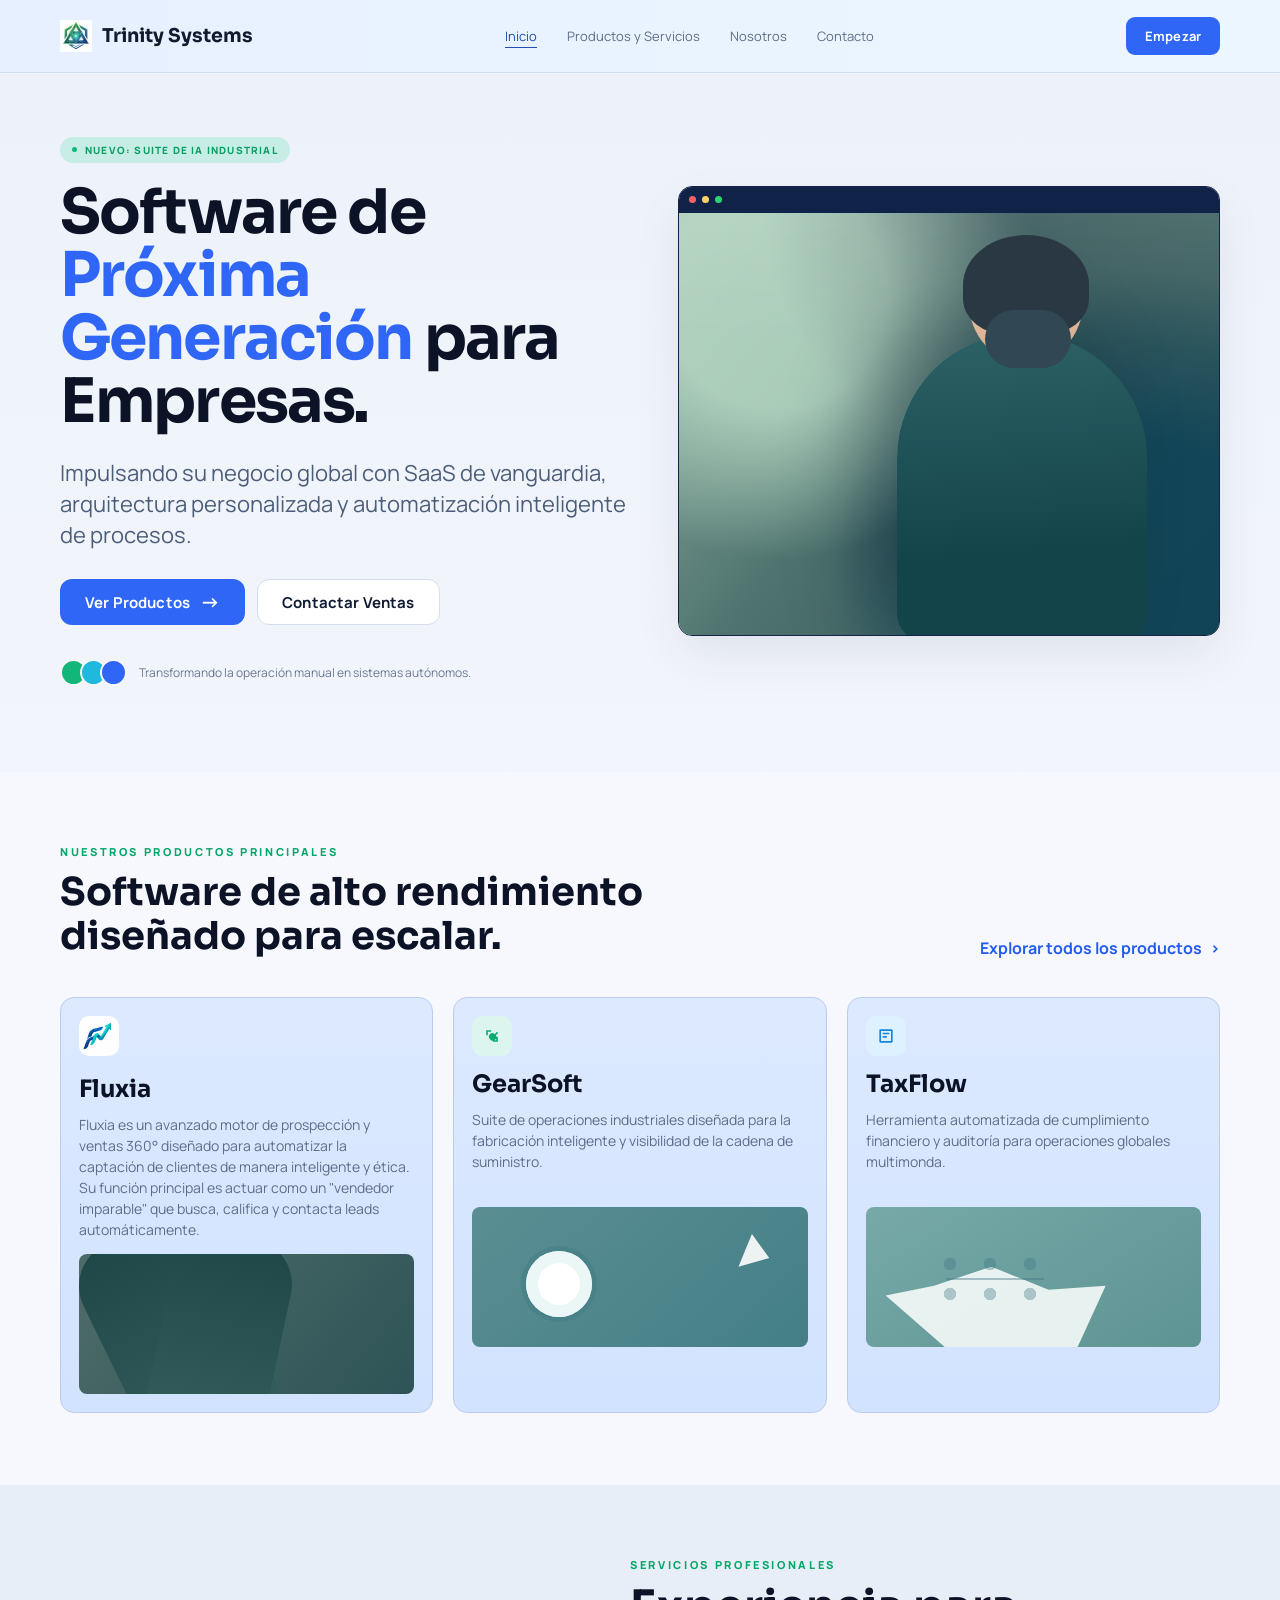
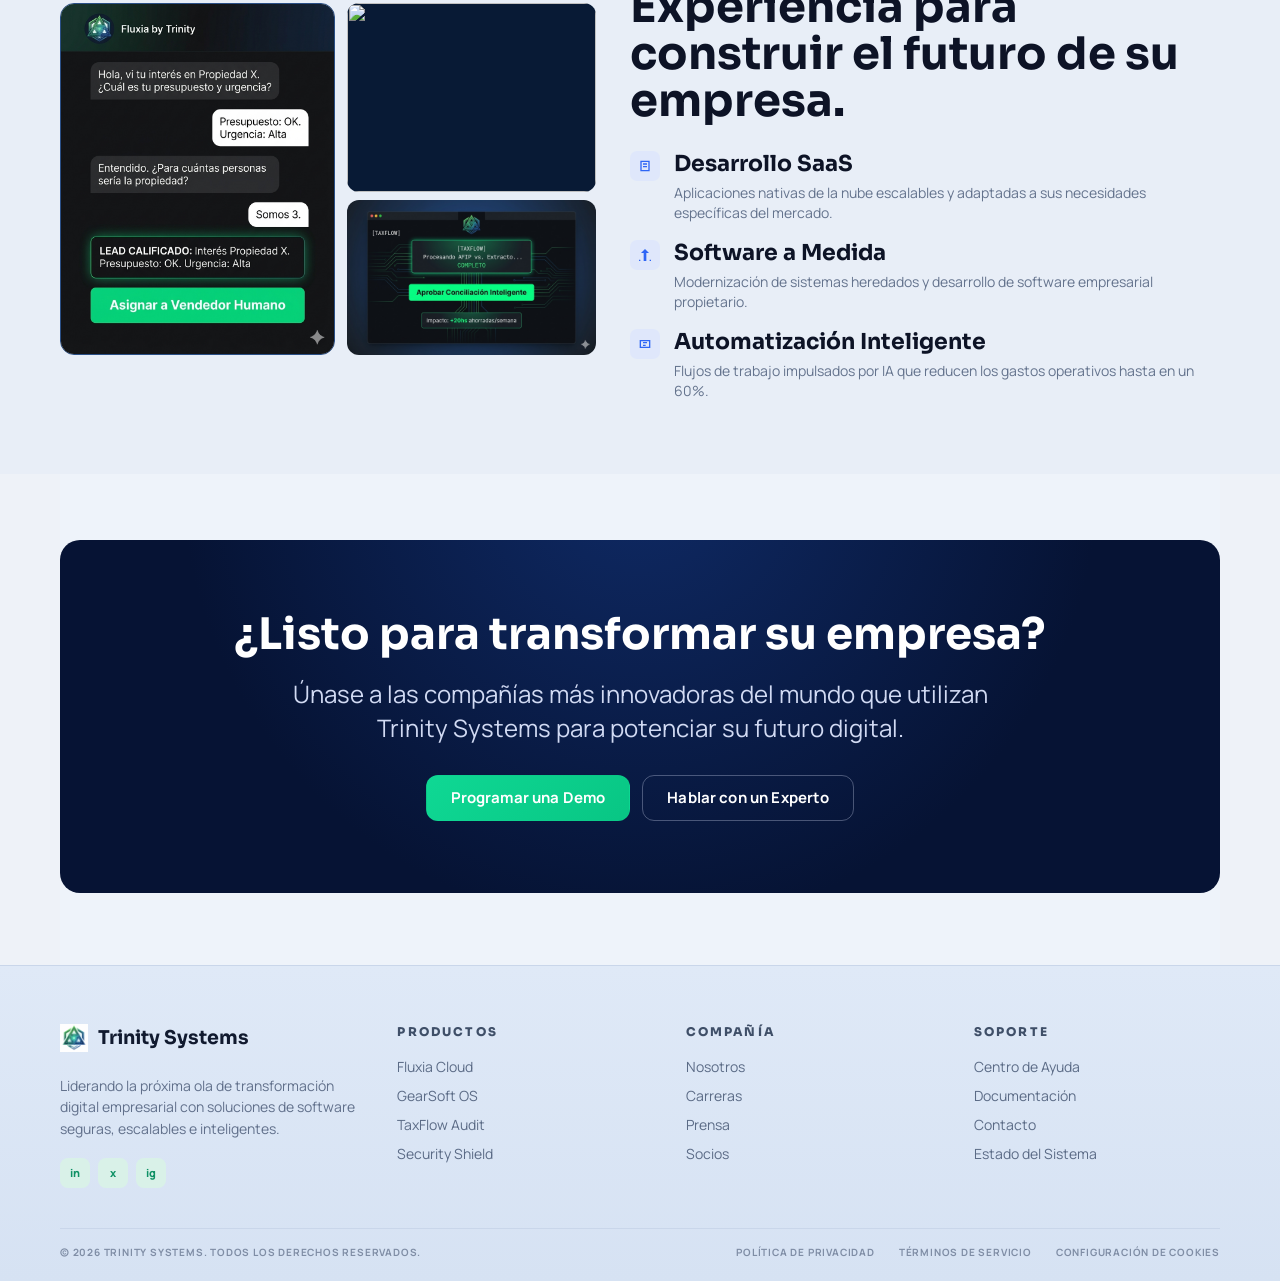
==== commit a7c45eac: "Agregando imagenes y estilos" ====
--- a/index.html
+++ b/index.html
@@ -55,7 +55,7 @@
                 <span></span>
                 <span></span>
               </div>
-              <span>Confiado por m&aacute;s de 500 empresas globales</span>
+              <span>Transformando la operación manual en sistemas autónomos.</span>
             </div>
           </div>
 
@@ -128,16 +128,14 @@
         <div class="container services-grid">
           <div class="services-collage" aria-hidden="true">
             <div class="collage-main">
-              <span>GROWTH LEVERAGE</span>
-              <strong>1</strong>
-              <small>Transformaci&oacute;n continua</small>
-              <div class="hands-shape"></div>
+              <img class="collage-media" src="assets/img/FluxiaOperando.png" alt="">
             </div>
             <div class="collage-side">
-              <div class="collage-photo"></div>
+              <div class="collage-photo">
+                <img class="collage-media" src="assets/img/TaxConciliando.png" alt="">
+              </div>
               <div class="collage-metric">
-                <strong>24/7</strong>
-                <span>Soporte Empresarial</span>
+                <img class="collage-media" src="assets/img/TaxC2.png" alt="">
               </div>
             </div>
           </div>
@@ -240,7 +238,7 @@
       </div>
 
       <div class="container footer-bottom">
-        <span>&copy; 2026 TRINITY SYSTEMS INC. TODOS LOS DERECHOS RESERVADOS.</span>
+        <span>&copy; 2026 TRINITY SYSTEMS. TODOS LOS DERECHOS RESERVADOS.</span>
         <div class="footer-legal">
           <a href="#">POL&Iacute;TICA DE PRIVACIDAD</a>
           <a href="#">T&Eacute;RMINOS DE SERVICIO</a>
--- a/css/styles.css
+++ b/css/styles.css
@@ -146,8 +146,8 @@
 }
 
 .topbar {
-  border-bottom: 1px solid var(--line);
-  background: rgba(238, 242, 248, 0.94);
+  border-bottom: 1px solid #cfdcf0;
+  background: linear-gradient(90deg, rgba(229, 239, 255, 0.96), rgba(236, 246, 255, 0.96));
   backdrop-filter: blur(4px);
 }
 
@@ -314,15 +314,15 @@
 
 .trust-bubbles span:first-child {
   margin-left: 0;
-  background: #cfd7e4;
+  background: #13b679;
 }
 
 .trust-bubbles span:nth-child(2) {
-  background: #afbccf;
+  background: #20b8dd;
 }
 
 .trust-bubbles span:nth-child(3) {
-  background: #8ea0bc;
+  background: #2f66f5;
 }
 
 .hero-window {
@@ -459,8 +459,8 @@
 }
 
 .product-card {
-  background: var(--surface-soft);
-  border: 1px solid #e4e8f0;
+  background: linear-gradient(180deg, #dce9ff 0%, #d2e3ff 100%);
+  border: 1px solid #b9cdef;
   border-radius: 14px;
   padding: 18px;
 }
@@ -637,16 +637,11 @@
 
 .collage-main {
   min-height: 352px;
-  padding: 20px;
+  padding: 0;
   border-radius: 14px;
-  border: 3px solid #2f66f5;
-  background: linear-gradient(150deg, #b2dbc6 0%, #b7dfcb 45%, #a1d0bd 100%);
-  display: flex;
-  flex-direction: column;
-  align-items: center;
-  justify-content: center;
-  color: #3d5660;
-  text-align: center;
+  border: 1px solid #2a4f86;
+  background: #071b38;
+  overflow: hidden;
   position: relative;
 }
 
@@ -691,28 +686,21 @@
 .collage-photo {
   min-height: 186px;
   border-radius: 12px;
-  background:
-    radial-gradient(circle at 75% 20%, rgba(223, 244, 248, 0.55) 0 20%, transparent 45%),
-    linear-gradient(135deg, #b8d6c3 0%, #87aea1 100%);
+  background: #081a35;
   position: relative;
+  overflow: hidden;
 }
 
 .collage-photo::before {
-  content: "";
-  position: absolute;
-  width: 92px;
-  height: 142px;
-  right: 36px;
-  bottom: 0;
-  border-radius: 38px 38px 16px 16px;
-  background: linear-gradient(180deg, #f0d6bc, #dfba99);
-  box-shadow: 0 -80px 0 -58px #3f5b5a;
+  content: none;
 }
 
 .collage-metric {
   border-radius: 12px;
-  padding: 24px 20px;
-  background: #b8ddd3;
+  min-height: 154px;
+  padding: 0;
+  background: #081a35;
+  overflow: hidden;
 }
 
 .collage-metric strong {
@@ -725,6 +713,14 @@
 .collage-metric span {
   color: #2f4b55;
   font-size: 13px;
+}
+
+.collage-media {
+  width: 100%;
+  height: 100%;
+  display: block;
+  object-fit: cover;
+  object-position: center;
 }
 
 .services-copy h2 {
@@ -809,8 +805,8 @@
 }
 
 .site-footer {
-  border-top: 1px solid var(--line);
-  background: #e9eff7;
+  border-top: 1px solid #c9d6ea;
+  background: linear-gradient(180deg, #dfe9f7 0%, #d6e2f3 100%);
 }
 
 .footer-top {
@@ -838,12 +834,17 @@
   width: 30px;
   height: 30px;
   border-radius: 8px;
-  background: #d9e0ea;
-  color: #445672;
+  background: #d9f1e8;
+  color: #0f9165;
   font-size: 11px;
   font-weight: 800;
   display: grid;
   place-items: center;
+}
+
+.socials a:hover {
+  background: #c8eadc;
+  color: #0b7f58;
 }
 
 .footer-col {
@@ -870,7 +871,7 @@
 }
 
 .footer-bottom {
-  border-top: 1px solid var(--line);
+  border-top: 1px solid #c9d6ea;
   padding: 16px 0 22px;
   display: flex;
   justify-content: space-between;
@@ -1388,19 +1389,8 @@
   min-height: 300px;
   border-radius: 10px;
   border: 4px solid #f3f5ec;
-  background:
-    radial-gradient(circle at 75% 30%, rgba(255, 255, 255, 0.4) 0 7%, transparent 12%),
-    radial-gradient(circle at 52% 55%, rgba(255, 255, 255, 0.35) 0 6%, transparent 11%),
-    linear-gradient(135deg, #d7e0cc 0%, #c8d4bf 100%);
+  background: center / cover no-repeat url("../assets/img/TeamNatal.png");
   box-shadow: 0 15px 38px rgba(41, 58, 78, 0.2);
-  display: grid;
-  place-items: center;
-}
-
-.about-team-panel span {
-  color: #3b524f;
-  font-size: 45px;
-  letter-spacing: 0.02em;
 }
 
 .about-history {
@@ -1666,6 +1656,13 @@
   display: block;
   font-size: 12px;
   margin-bottom: 7px;
+}
+
+.about-footer .brand {
+  display: inline-flex;
+  align-items: center;
+  gap: 10px;
+  margin-bottom: 0;
 }
 
 .about-footer-socials {
@@ -1971,21 +1968,27 @@
 }
 
 .ps-side-panel.one {
-  background:
-    radial-gradient(circle at 20% 50%, rgba(255, 255, 255, 0.45) 0 16%, transparent 28%),
-    linear-gradient(135deg, #6ca4ed, #2b65d7);
+  background-image: url("../assets/img/ConciliacionInteligente.png");
+  background-repeat: no-repeat;
+  background-position: center center;
+  background-size: cover;
+  background-color: #081a35;
 }
 
 .ps-side-panel.two {
-  background:
-    radial-gradient(circle at 75% 26%, rgba(255, 255, 255, 0.35) 0 12%, transparent 21%),
-    linear-gradient(135deg, #6ca6a9, #2d7e85);
+  background-image: url("../assets/img/AprobarConciliacion.png");
+  background-repeat: no-repeat;
+  background-position: center 50%;
+  background-size: 112% auto;
+  background-color: #081a35;
 }
 
 .ps-side-panel.three {
-  background:
-    radial-gradient(circle at 62% 64%, rgba(255, 255, 255, 0.32) 0 16%, transparent 22%),
-    linear-gradient(135deg, #6a8fbe, #2f4f86);
+  background-image: url("../assets/img/AsignarVendedor.png");
+  background-repeat: no-repeat;
+  background-position: center 56%;
+  background-size: 140% auto;
+  background-color: #081a35;
 }
 
 .ps-mobile-title {
@@ -2030,7 +2033,8 @@
 }
 
 .ps-m-product-card {
-  background: #f6f8fc;
+  background: linear-gradient(180deg, #dce9ff 0%, #d2e3ff 100%);
+  border-color: #b9cdef;
 }
 
 .ps-mobile-main .m-services {
@@ -2048,11 +2052,10 @@
   align-items: center;
   position: relative;
   overflow: hidden;
+  color: #f5f7ff;
   background:
-    radial-gradient(circle at 14% 35%, rgba(143, 162, 194, 0.28) 0 22%, transparent 23%),
-    radial-gradient(circle at 52% 12%, rgba(166, 192, 200, 0.3) 0 7%, transparent 8%),
-    radial-gradient(circle at 88% 42%, rgba(121, 170, 154, 0.2) 0 28%, transparent 29%),
-    linear-gradient(130deg, #c8d6e5 0%, #d4e2ec 48%, #cbe5dc 100%);
+    linear-gradient(90deg, rgba(8, 23, 59, 0.9) 0%, rgba(12, 34, 72, 0.72) 48%, rgba(18, 40, 78, 0.58) 100%),
+    linear-gradient(130deg, #1a2e55 0%, #273d63 100%);
 }
 
 .contact-hero::before {
@@ -2060,8 +2063,8 @@
   position: absolute;
   inset: 0;
   background:
-    linear-gradient(90deg, rgba(236, 242, 249, 0.74), rgba(236, 242, 249, 0.46)),
-    repeating-linear-gradient(90deg, rgba(255, 255, 255, 0.12) 0 96px, rgba(216, 228, 240, 0.08) 96px 180px);
+    repeating-linear-gradient(90deg, rgba(15, 34, 69, 0.58) 0 88px, rgba(8, 25, 56, 0.18) 88px 184px),
+    linear-gradient(180deg, rgba(255, 255, 255, 0.08), rgba(255, 255, 255, 0));
 }
 
 .contact-hero-content {
@@ -2079,7 +2082,7 @@
 .contact-hero-content p {
   margin: 18px 0 0;
   max-width: 650px;
-  color: #344764;
+  color: #d2d9e9;
   font-size: 33px;
   line-height: 1.35;
 }
@@ -2152,22 +2155,22 @@
 
 .contact-info-item .main {
   margin: 0;
-  font-size: 28px;
-  line-height: 1.25;
-  color: #18253f;
-}
-
-.contact-info-item.is-email .main {
   font-size: 14px;
   line-height: 1.2;
   letter-spacing: -0.01em;
-  white-space: nowrap;
+  color: #18253f;
+}
+
+.contact-info-item.is-email .main {
+  white-space: normal;
+  overflow-wrap: anywhere;
+  word-break: break-word;
 }
 
 .contact-info-item p {
   margin: 2px 0 0;
   color: #667790;
-  font-size: 20px;
+  font-size: 14px;
   line-height: 1.35;
 }
 
@@ -2383,6 +2386,13 @@
   font-size: 15px;
 }
 
+.contact-footer .brand {
+  display: inline-flex;
+  align-items: center;
+  gap: 10px;
+  margin-top: 0;
+}
+
 .contact-footer a:hover {
   color: #d8e5fb;
 }
@@ -2660,14 +2670,12 @@
     font-size: 21px;
   }
 
-  .contact-info-item .main,
   .contact-field input,
   .contact-field select,
   .contact-field textarea {
     font-size: 22px;
   }
 
-  .contact-info-item p,
   .contact-field label {
     font-size: 18px;
   }
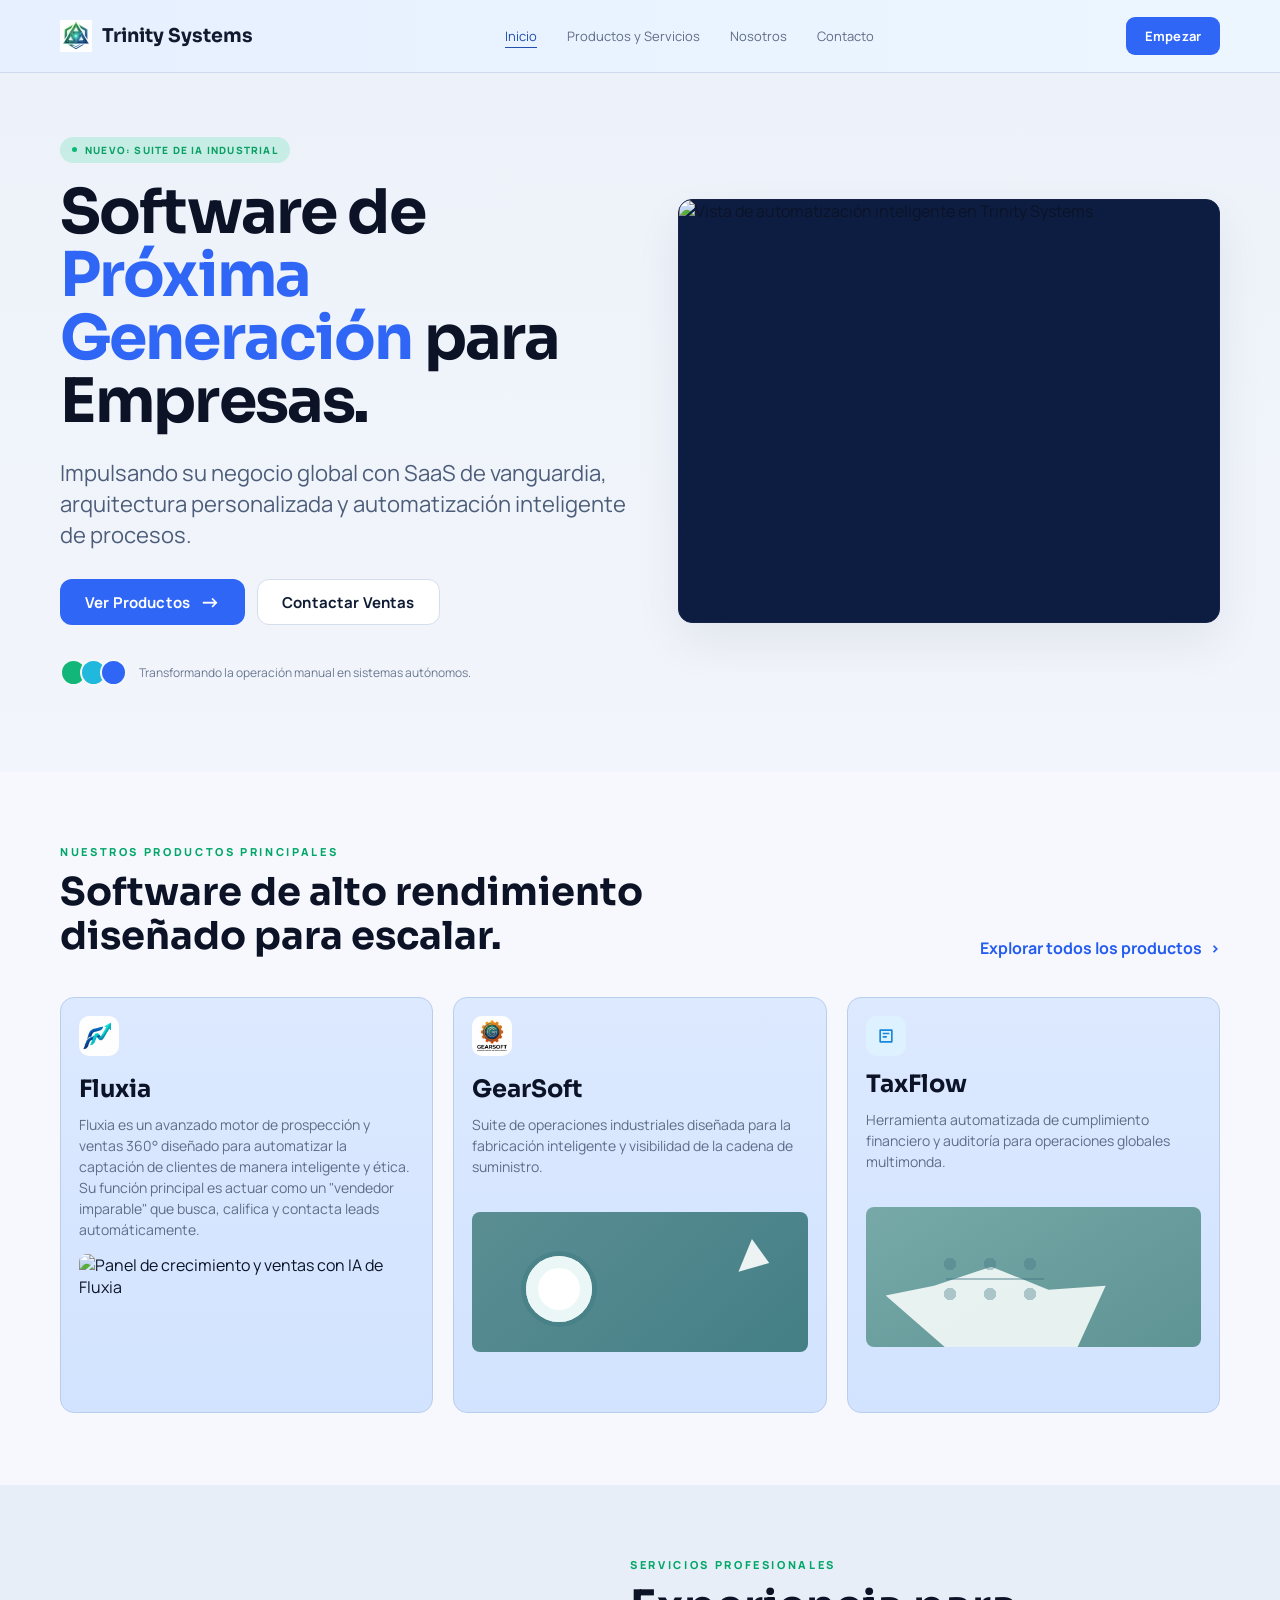
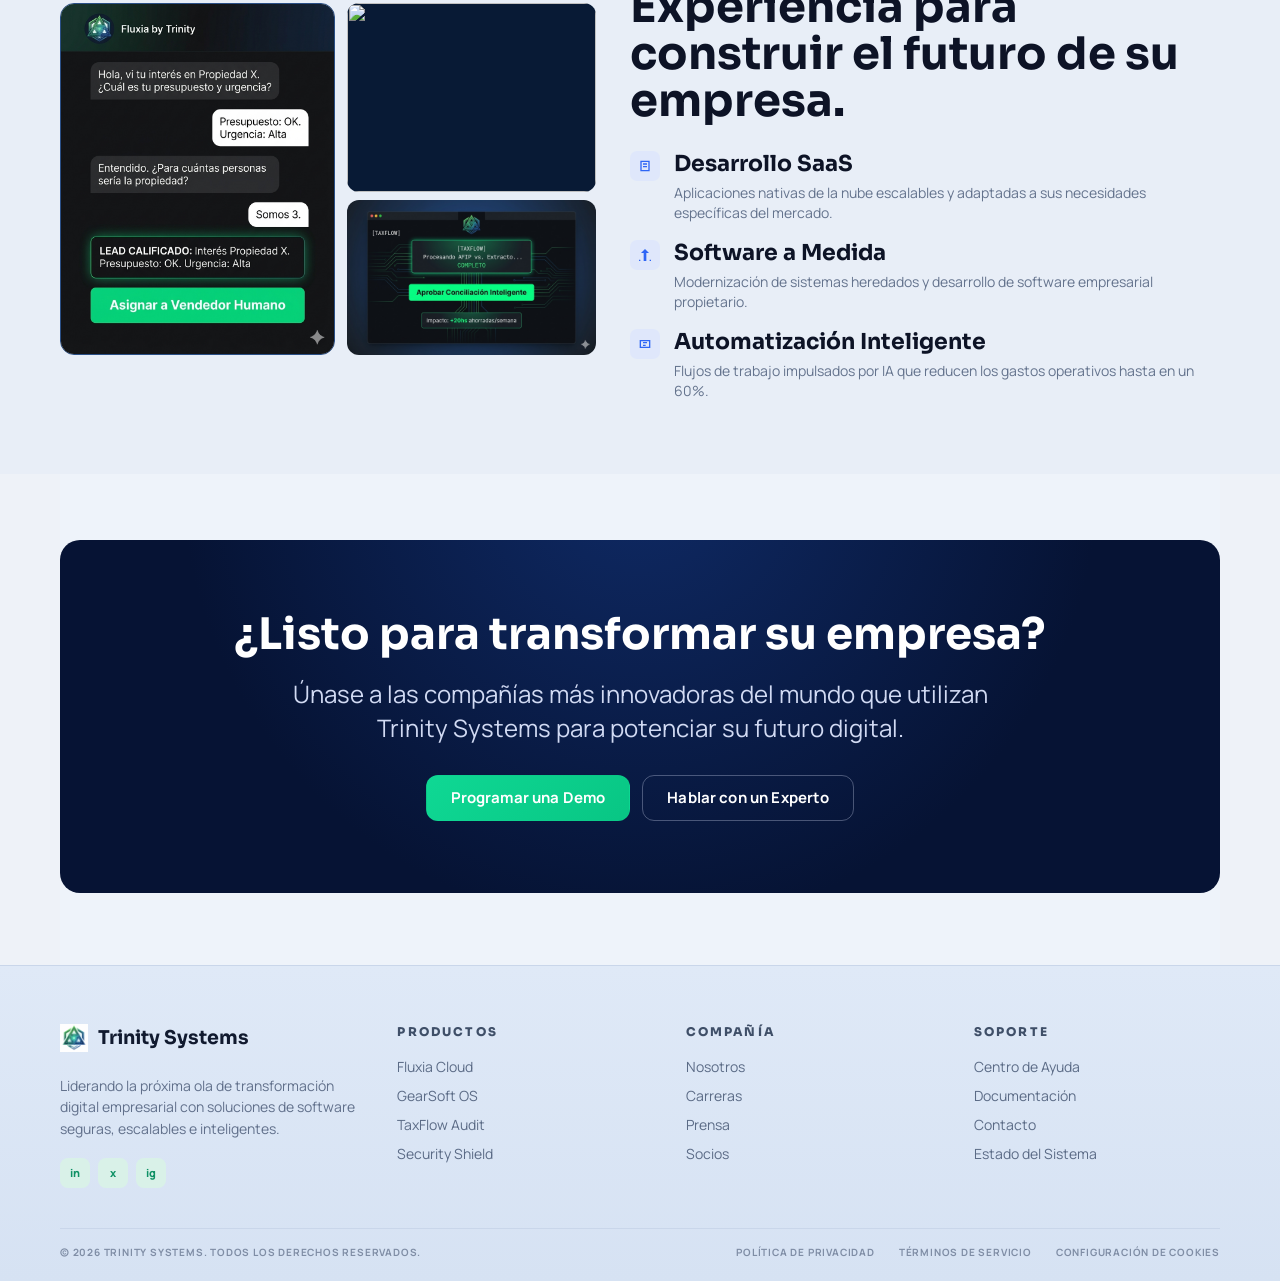
==== commit dd6cb710: "Mejorando vistas y testos" ====
--- a/index.html
+++ b/index.html
@@ -59,19 +59,8 @@
             </div>
           </div>
 
-          <div class="hero-window" aria-hidden="true">
-            <div class="window-bar">
-              <span></span>
-              <span></span>
-              <span></span>
-            </div>
-            <div class="hero-scene">
-              <div class="hero-figure">
-                <span class="hero-head"></span>
-                <span class="hero-hair"></span>
-                <span class="hero-beard"></span>
-              </div>
-            </div>
+          <div class="hero-window">
+            <img class="hero-media" src="assets/img/YoProgramo.png" alt="Vista de automatización inteligente en Trinity Systems">
           </div>
         </div>
       </section>
@@ -96,14 +85,14 @@
               </span>
               <h3>Fluxia</h3>
               <p>Fluxia es un avanzado motor de prospección y ventas 360° diseñado para automatizar la captación de clientes de manera inteligente y ética. Su función principal es actuar como un "vendedor imparable" que busca, califica y contacta leads automáticamente.</p>
-              <div class="product-art art-fluxia"></div>
+              <div class="product-art">
+                <img class="product-art-image" src="assets/img/CrecimientoYSalesAI.png" alt="Panel de crecimiento y ventas con IA de Fluxia">
+              </div>
             </article>
 
             <article class="product-card">
               <span class="icon-chip icon-green">
-                <svg viewBox="0 0 24 24" aria-hidden="true">
-                  <path d="M5 5h6v2H7v4H5V5Zm14 14h-6v-2h4v-4h2v6ZM9.5 15.5a4 4 0 1 1 5.7-5.7l2.8-2.8 1.4 1.4-2.8 2.8a4 4 0 0 1-7.1 4.3Z"/>
-                </svg>
+                <img class="icon-chip-logo" src="assets/img/GearSoft.png" alt="Logo de GearSoft">
               </span>
               <h3>GearSoft</h3>
               <p>Suite de operaciones industriales dise&ntilde;ada para la fabricaci&oacute;n inteligente y visibilidad de la cadena de suministro.</p>
--- a/css/styles.css
+++ b/css/styles.css
@@ -330,93 +330,15 @@
   overflow: hidden;
   border: 1px solid #162347;
   box-shadow: var(--shadow-soft);
-}
-
-.window-bar {
-  min-height: 26px;
-  padding: 0 10px;
-  background: #102247;
-  display: flex;
-  align-items: center;
-  gap: 6px;
-}
-
-.window-bar span {
-  width: 7px;
-  height: 7px;
-  border-radius: 50%;
-}
-
-.window-bar span:first-child {
-  background: #f95f5f;
-}
-
-.window-bar span:nth-child(2) {
-  background: #ffd166;
-}
-
-.window-bar span:nth-child(3) {
-  background: #2bd576;
-}
-
-.hero-scene {
-  position: relative;
-  min-height: 422px;
-  background:
-    radial-gradient(circle at 18% 20%, rgba(183, 217, 196, 0.84) 0 20%, transparent 47%),
-    radial-gradient(circle at 85% 85%, rgba(12, 66, 87, 0.85) 0 23%, transparent 52%),
-    linear-gradient(128deg, #90afa2 0%, #4f746f 43%, #2b4c52 100%);
-  overflow: hidden;
-}
-
-.hero-scene::before {
-  content: "";
-  position: absolute;
-  inset: 0;
-  background:
-    linear-gradient(180deg, rgba(255, 255, 255, 0.08), transparent 30%),
-    radial-gradient(circle at 60% 0, rgba(0, 22, 40, 0.32), transparent 45%);
-}
-
-.hero-figure {
-  position: absolute;
-  width: 250px;
-  height: 308px;
-  right: 72px;
-  bottom: -6px;
-  border-radius: 130px 130px 28px 28px;
-  background: linear-gradient(175deg, #2d6267 0%, #13444a 70%);
-  box-shadow: -40px -28px 70px rgba(6, 26, 44, 0.34);
-}
-
-.hero-head {
-  position: absolute;
-  width: 114px;
-  height: 124px;
-  right: 64px;
-  top: -94px;
-  border-radius: 52% 48% 50% 50%;
-  background: linear-gradient(170deg, #f2d3bc, #d5a787);
-}
-
-.hero-hair {
-  position: absolute;
-  width: 126px;
-  height: 100px;
-  right: 58px;
-  top: -98px;
-  border-radius: 58% 58% 42% 42%;
-  background: #293843;
-}
-
-.hero-beard {
-  position: absolute;
-  width: 86px;
-  height: 58px;
-  right: 76px;
-  top: -23px;
-  border-radius: 42px;
-  background: #314754;
+  background: #0d1d42;
+}
+
+.hero-media {
+  width: 100%;
+  height: 422px;
+  object-fit: cover;
+  object-position: center;
+  display: block;
 }
 
 .section {
@@ -528,6 +450,14 @@
   height: 140px;
   border-radius: 8px;
   overflow: hidden;
+}
+
+.product-art-image {
+  width: 100%;
+  height: 100%;
+  display: block;
+  object-fit: cover;
+  object-position: center;
 }
 
 .art-fluxia {
@@ -1965,30 +1895,16 @@
   border-radius: 14px;
   min-height: 110px;
   border: 1px solid #d8e2f0;
-}
-
-.ps-side-panel.one {
-  background-image: url("../assets/img/ConciliacionInteligente.png");
-  background-repeat: no-repeat;
-  background-position: center center;
-  background-size: cover;
+  overflow: hidden;
   background-color: #081a35;
 }
 
-.ps-side-panel.two {
-  background-image: url("../assets/img/AprobarConciliacion.png");
-  background-repeat: no-repeat;
-  background-position: center 50%;
-  background-size: 112% auto;
-  background-color: #081a35;
-}
-
-.ps-side-panel.three {
-  background-image: url("../assets/img/AsignarVendedor.png");
-  background-repeat: no-repeat;
-  background-position: center 56%;
-  background-size: 140% auto;
-  background-color: #081a35;
+.ps-side-image {
+  width: 100%;
+  height: 110px;
+  display: block;
+  object-fit: cover;
+  object-position: center;
 }
 
 .ps-mobile-title {
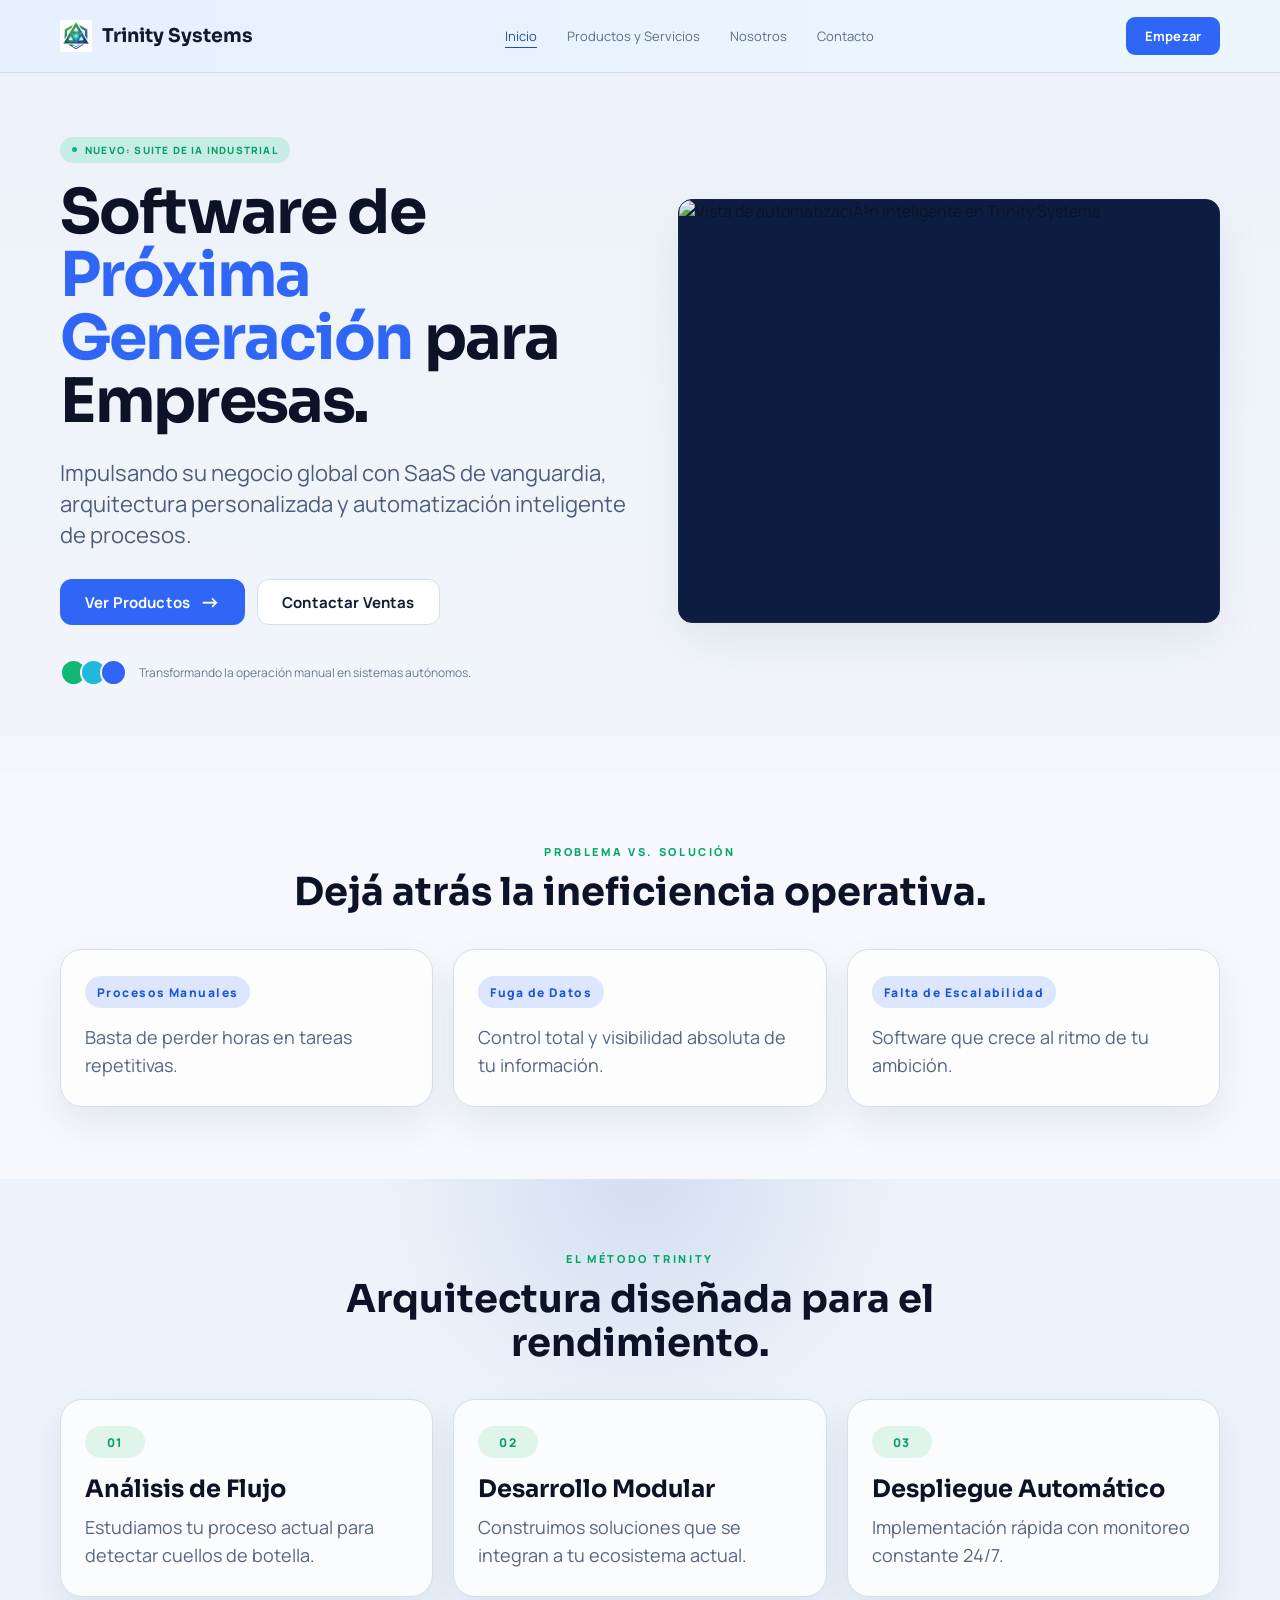
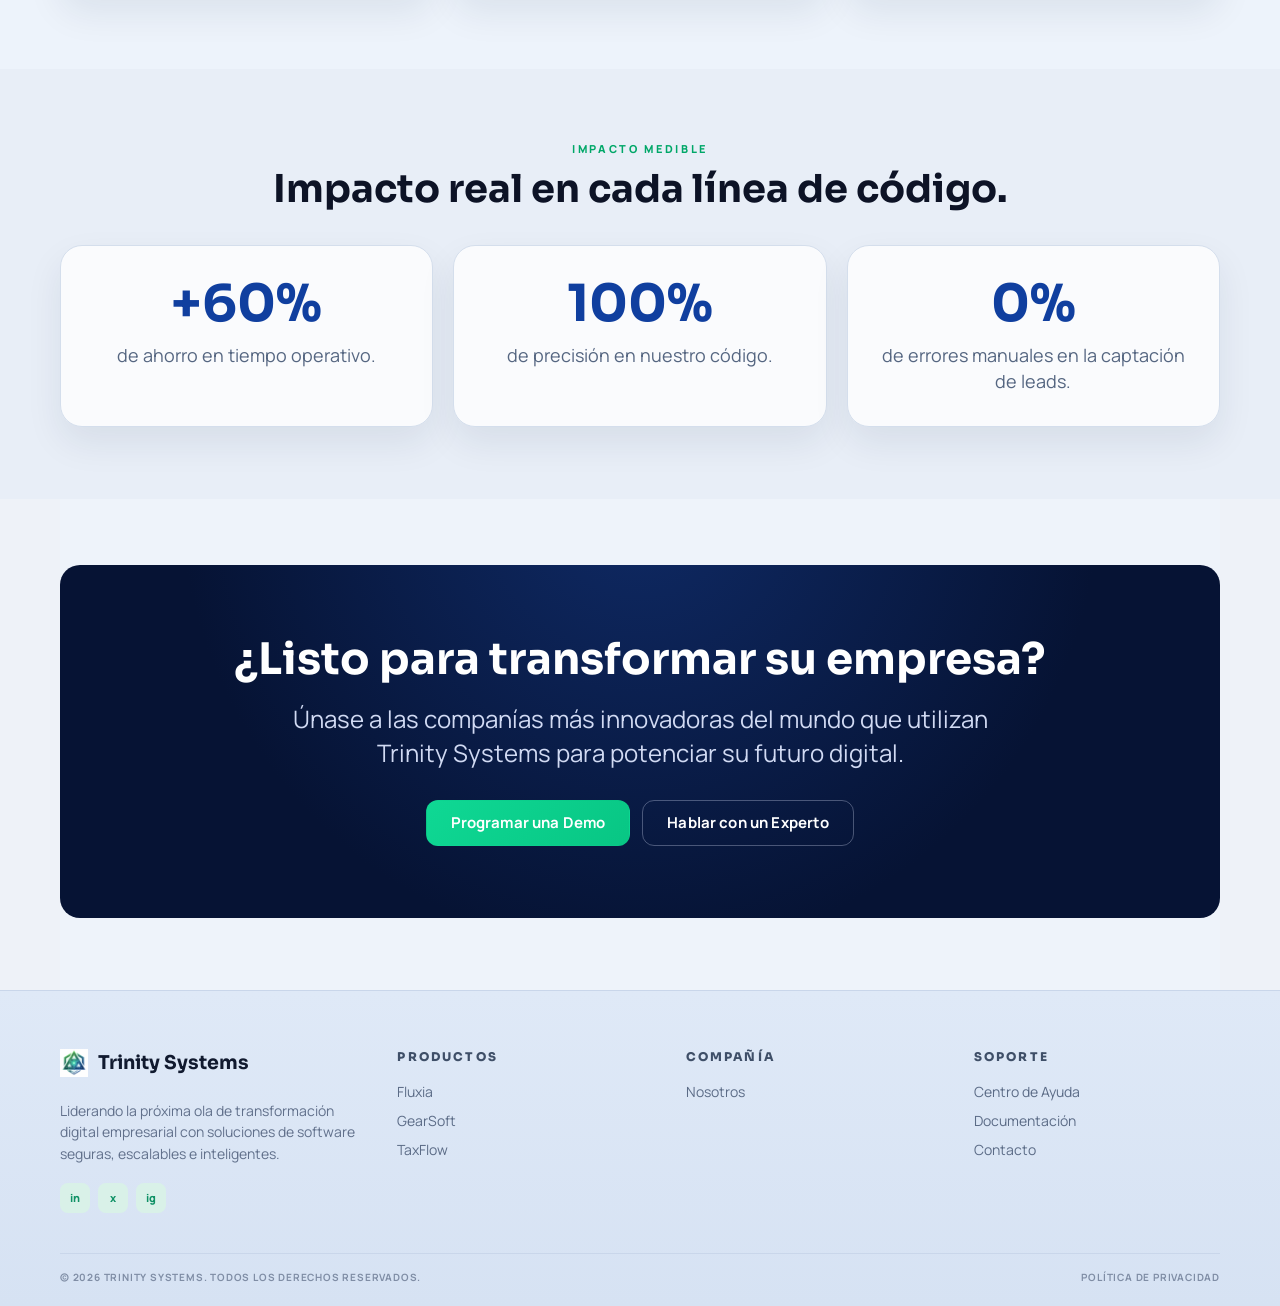
==== commit 2e59d4f3: "Solo falta formulario de contacto" ====
--- a/index.html
+++ b/index.html
@@ -1,4 +1,4 @@
-<!DOCTYPE html>
+﻿<!DOCTYPE html>
 <html lang="es">
 <head>
   <meta charset="UTF-8">
@@ -36,11 +36,11 @@
             <p class="pill">NUEVO: SUITE DE IA INDUSTRIAL</p>
             <h1>
               Software de
-              <span class="accent">Pr&oacute;xima<br>Generaci&oacute;n</span>
+              <span class="accent">Próxima<br>Generación</span>
               para Empresas.
             </h1>
             <p class="hero-lead">
-              Impulsando su negocio global con SaaS de vanguardia, arquitectura personalizada y automatizaci&oacute;n inteligente de procesos.
+              Impulsando su negocio global con SaaS de vanguardia, arquitectura personalizada y automatización inteligente de procesos.
             </p>
             <div class="hero-actions">
               <a class="btn btn-primary" href="pages/productosyservicios.html#productos">
@@ -60,124 +60,91 @@
           </div>
 
           <div class="hero-window">
-            <img class="hero-media" src="assets/img/YoProgramo.png" alt="Vista de automatización inteligente en Trinity Systems">
-          </div>
-        </div>
-      </section>
-
-      <section class="section products">
+            <img class="hero-media" src="assets/img/YoProgramo.png" alt="Vista de automatizaciÃ³n inteligente en Trinity Systems">
+          </div>
+        </div>
+      </section>
+
+      <section class="home-story home-problem">
         <div class="container">
-          <div class="section-head">
+          <div class="section-head section-head-center">
             <div>
-              <p class="eyebrow">NUESTROS PRODUCTOS PRINCIPALES</p>
-              <h2>Software de alto rendimiento dise&ntilde;ado para escalar.</h2>
-            </div>
-            <a class="section-link" href="pages/productosyservicios.html#productos">
-              Explorar todos los productos
-              <span aria-hidden="true">&rsaquo;</span>
-            </a>
-          </div>
-
-          <div class="product-grid">
-            <article class="product-card">
-              <span class="icon-chip icon-blue">
-                <img class="icon-chip-logo" src="assets/img/LogoFluxia.png" alt="Logo de Fluxia">
-              </span>
-              <h3>Fluxia</h3>
-              <p>Fluxia es un avanzado motor de prospección y ventas 360° diseñado para automatizar la captación de clientes de manera inteligente y ética. Su función principal es actuar como un "vendedor imparable" que busca, califica y contacta leads automáticamente.</p>
-              <div class="product-art">
-                <img class="product-art-image" src="assets/img/CrecimientoYSalesAI.png" alt="Panel de crecimiento y ventas con IA de Fluxia">
-              </div>
-            </article>
-
-            <article class="product-card">
-              <span class="icon-chip icon-green">
-                <img class="icon-chip-logo" src="assets/img/GearSoft.png" alt="Logo de GearSoft">
-              </span>
-              <h3>GearSoft</h3>
-              <p>Suite de operaciones industriales dise&ntilde;ada para la fabricaci&oacute;n inteligente y visibilidad de la cadena de suministro.</p>
-              <div class="product-art art-gear"></div>
-            </article>
-
-            <article class="product-card">
-              <span class="icon-chip icon-cyan">
-                <svg viewBox="0 0 24 24" aria-hidden="true">
-                  <path d="M5 4h14a1 1 0 0 1 1 1v14a1 1 0 0 1-1 1H5a1 1 0 0 1-1-1V5a1 1 0 0 1 1-1Zm1 2v12h12V6H6Zm2 2h8v2H8V8Zm0 4h5v2H8v-2Z"/>
-                </svg>
-              </span>
-              <h3>TaxFlow</h3>
-              <p>Herramienta automatizada de cumplimiento financiero y auditor&iacute;a para operaciones globales multimonda.</p>
-              <div class="product-art art-tax"></div>
-            </article>
-          </div>
-        </div>
-      </section>
-
-      <section class="services-zone">
-        <div class="container services-grid">
-          <div class="services-collage" aria-hidden="true">
-            <div class="collage-main">
-              <img class="collage-media" src="assets/img/FluxiaOperando.png" alt="">
-            </div>
-            <div class="collage-side">
-              <div class="collage-photo">
-                <img class="collage-media" src="assets/img/TaxConciliando.png" alt="">
-              </div>
-              <div class="collage-metric">
-                <img class="collage-media" src="assets/img/TaxC2.png" alt="">
-              </div>
-            </div>
-          </div>
-
-          <div class="services-copy">
-            <p class="eyebrow">SERVICIOS PROFESIONALES</p>
-            <h2>Experiencia para construir el futuro de su empresa.</h2>
-
-            <ul class="service-list">
-              <li>
-                <span class="list-icon">
-                  <svg viewBox="0 0 24 24" aria-hidden="true">
-                    <path d="M5 4h14v16H5V4Zm2 2v12h10V6H7Zm2 2h6v2H9V8Zm0 4h6v2H9v-2Z"/>
-                  </svg>
-                </span>
-                <div>
-                  <h3>Desarrollo SaaS</h3>
-                  <p>Aplicaciones nativas de la nube escalables y adaptadas a sus necesidades espec&iacute;ficas del mercado.</p>
-                </div>
-              </li>
-
-              <li>
-                <span class="list-icon">
-                  <svg viewBox="0 0 24 24" aria-hidden="true">
-                    <path d="M12 3 6 9h4v12h4V9h4l-6-6Zm7 16h2v2h-2v-2ZM3 19h2v2H3v-2Z"/>
-                  </svg>
-                </span>
-                <div>
-                  <h3>Software a Medida</h3>
-                  <p>Modernizaci&oacute;n de sistemas heredados y desarrollo de software empresarial propietario.</p>
-                </div>
-              </li>
-
-              <li>
-                <span class="list-icon">
-                  <svg viewBox="0 0 24 24" aria-hidden="true">
-                    <path d="M4 6h16v12H4V6Zm2 2v8h12V8H6Zm3 1h6v2H9V9Zm0 4h4v2H9v-2Z"/>
-                  </svg>
-                </span>
-                <div>
-                  <h3>Automatizaci&oacute;n Inteligente</h3>
-                  <p>Flujos de trabajo impulsados por IA que reducen los gastos operativos hasta en un 60%.</p>
-                </div>
-              </li>
-            </ul>
+              <p class="eyebrow">PROBLEMA VS. SOLUCIÓN</p>
+              <h2>Dejá atrás la ineficiencia operativa.</h2>
+            </div>
+          </div>
+          <div class="story-grid pain-grid">
+            <article class="story-card">
+              <span class="story-kicker">Procesos Manuales</span>
+              <p>Basta de perder horas en tareas repetitivas.</p>
+            </article>
+            <article class="story-card">
+              <span class="story-kicker">Fuga de Datos</span>
+              <p>Control total y visibilidad absoluta de tu información.</p>
+            </article>
+            <article class="story-card">
+              <span class="story-kicker">Falta de Escalabilidad</span>
+              <p>Software que crece al ritmo de tu ambición.</p>
+            </article>
+          </div>
+        </div>
+      </section>
+      <section class="home-story home-method">
+        <div class="container">
+          <div class="section-head section-head-center">
+            <div>
+              <p class="eyebrow">EL MÉTODO TRINITY</p>
+              <h2>Arquitectura diseñada para el rendimiento.</h2>
+            </div>
+          </div>
+          <div class="story-grid method-grid">
+            <article class="story-card story-card-numbered">
+              <span class="story-step">01</span>
+              <h3>Análisis de Flujo</h3>
+              <p>Estudiamos tu proceso actual para detectar cuellos de botella.</p>
+            </article>
+            <article class="story-card story-card-numbered">
+              <span class="story-step">02</span>
+              <h3>Desarrollo Modular</h3>
+              <p>Construimos soluciones que se integran a tu ecosistema actual.</p>
+            </article>
+            <article class="story-card story-card-numbered">
+              <span class="story-step">03</span>
+              <h3>Despliegue Automático</h3>
+              <p>Implementación rápida con monitoreo constante 24/7.</p>
+            </article>
+          </div>
+        </div>
+      </section>
+      <section class="home-story home-impact">
+        <div class="container">
+          <div class="section-head section-head-center">
+            <div>
+              <p class="eyebrow">IMPACTO MEDIBLE</p>
+              <h2>Impacto real en cada línea de código.</h2>
+            </div>
+          </div>
+          <div class="story-grid impact-grid">
+            <article class="impact-card">
+              <strong>+60%</strong>
+              <span>de ahorro en tiempo operativo.</span>
+            </article>
+            <article class="impact-card">
+              <strong>100%</strong>
+              <span>de precisión en nuestro código.</span>
+            </article>
+            <article class="impact-card">
+              <strong>0%</strong>
+              <span>de errores manuales en la captación de leads.</span>
+            </article>
           </div>
         </div>
       </section>
 
       <section class="container cta-wrap">
         <div class="cta-card">
-          <h2>&iquest;Listo para transformar su empresa?</h2>
-          <p>&Uacute;nase a las compa&ntilde;&iacute;as m&aacute;s innovadoras del mundo que utilizan Trinity Systems para potenciar su futuro digital.</p>
+          <h2>¿Listo para transformar su empresa?</h2>
+          <p>Únase a las companías más innovadoras del mundo que utilizan Trinity Systems para potenciar su futuro digital.</p>
           <div class="cta-actions">
             <a class="btn btn-success" href="#">Programar una Demo</a>
             <a class="btn btn-outline" href="#">Hablar con un Experto</a>
@@ -193,7 +160,7 @@
             <img class="brand-mark-img brand-mark-img-dark" src="assets/img/TrinityFondoBlanco.png" alt="" aria-hidden="true">
             <span class="brand-name">Trinity Systems</span>
           </a>
-          <p>Liderando la pr&oacute;xima ola de transformaci&oacute;n digital empresarial con soluciones de software seguras, escalables e inteligentes.</p>
+          <p>Liderando la próxima ola de transformación digital empresarial con soluciones de software seguras, escalables e inteligentes.</p>
           <div class="socials" aria-label="Redes Sociales">
             <a href="#" aria-label="LinkedIn">in</a>
             <a href="#" aria-label="X">x</a>
@@ -203,26 +170,21 @@
 
         <section class="footer-col">
           <h3>PRODUCTOS</h3>
-          <a href="#">Fluxia Cloud</a>
-          <a href="#">GearSoft OS</a>
-          <a href="#">TaxFlow Audit</a>
-          <a href="#">Security Shield</a>
+          <a href="#">Fluxia</a>
+          <a href="#">GearSoft</a>
+          <a href="#">TaxFlow</a>
         </section>
 
         <section class="footer-col">
-          <h3>COMPA&Ntilde;&Iacute;A</h3>
+          <h3>COMPAÑÍA</h3>
           <a href="pages/sobrenosotros.html">Nosotros</a>
-          <a href="#">Carreras</a>
-          <a href="#">Prensa</a>
-          <a href="#">Socios</a>
         </section>
 
         <section class="footer-col">
           <h3>SOPORTE</h3>
           <a href="#">Centro de Ayuda</a>
-          <a href="#">Documentaci&oacute;n</a>
+          <a href="#">Documentación</a>
           <a href="pages/contacto.html">Contacto</a>
-          <a href="#">Estado del Sistema</a>
         </section>
       </div>
 
@@ -230,8 +192,6 @@
         <span>&copy; 2026 TRINITY SYSTEMS. TODOS LOS DERECHOS RESERVADOS.</span>
         <div class="footer-legal">
           <a href="#">POL&Iacute;TICA DE PRIVACIDAD</a>
-          <a href="#">T&Eacute;RMINOS DE SERVICIO</a>
-          <a href="#">CONFIGURACI&Oacute;N DE COOKIES</a>
         </div>
       </div>
     </footer>
@@ -255,12 +215,12 @@
 
     <main class="mobile-main">
       <section class="m-hero">
-        <p class="m-pill">INNOVACI&Oacute;N DIGITAL</p>
+        <p class="m-pill">INNOVACIÓN DIGITAL</p>
         <h1>
           Software de
-          <span>Pr&oacute;xima Generaci&oacute;n</span>
+          <span>Próxima Generación</span>
         </h1>
-        <p>Impulsando la transformaci&oacute;n digital de tu negocio con arquitectura de vanguardia y eficiencia.</p>
+        <p>Impulsando la transformación digital de tu negocio con arquitectura de vanguardia y eficiencia.</p>
         <a class="btn btn-primary btn-block" href="#">
           Comenzar ahora
           <span class="arrow">&rarr;</span>
@@ -293,59 +253,71 @@
         </article>
       </section>
 
-      <section class="m-services">
-        <div class="m-head">
-          <h2>Nuestros Servicios</h2>
-          <a href="#">Ver todos <span aria-hidden="true">&rsaquo;</span></a>
-        </div>
-
-        <article class="m-service-card">
-          <span class="m-icon m-icon-blue-soft">
-            <svg viewBox="0 0 24 24" aria-hidden="true">
-              <path d="M4 18h16v2H4v-2Zm2-2h2v-5H6v5Zm4 0h2V8h-2v8Zm4 0h2v-3h-2v3Zm4 0h2V5h-2v11Z"/>
-            </svg>
-          </span>
-          <div>
-            <h3>Consultor&iacute;a IT</h3>
-            <p>Estrategias personalizadas para el crecimiento de tu empresa.</p>
-          </div>
-        </article>
-
-        <article class="m-service-card">
-          <span class="m-icon m-icon-green-soft">
-            <svg viewBox="0 0 24 24" aria-hidden="true">
-              <path d="m8 7 2 2-5 5-2-2 5-5Zm8 10-2-2 5-5 2 2-5 5Zm-8 0-5-5 2-2 5 5-2 2Zm13-5-5-5-2 2 5 5 2-2Z"/>
-            </svg>
-          </span>
-          <div>
-            <h3>Desarrollo Web</h3>
-            <p>Sitios modernos, r&aacute;pidos y optimizados para SEO.</p>
-          </div>
-        </article>
-
-        <article class="m-service-card">
-          <span class="m-icon m-icon-dark-soft">
-            <svg viewBox="0 0 24 24" aria-hidden="true">
-              <path d="M12 2 4 5v6c0 5.5 3.8 10.6 8 11 4.2-.4 8-5.5 8-11V5l-8-3Zm0 5a3 3 0 0 1 3 3c0 .8-.3 1.5-.8 2v3h-4v-3A3 3 0 0 1 12 7Zm-1 9h2v2h-2v-2Z"/>
-            </svg>
-          </span>
-          <div>
-            <h3>Ciberseguridad</h3>
-            <p>Protecci&oacute;n integral de tus activos y datos digitales.</p>
-          </div>
-        </article>
-      </section>
-
-      <section class="m-project">
-        <p class="eyebrow">PROYECTO DESTACADO</p>
-        <h2>E-commerce de Pr&oacute;xima Generaci&oacute;n</h2>
-        <p>Desarrollamos una plataforma escalable con IA integrada para optimizar ventas.</p>
-        <div class="team-bubbles" aria-hidden="true">
-          <span class="t1"></span>
-          <span class="t2"></span>
-          <span class="t3"></span>
-          <span class="t4">+12</span>
-        </div>
+      <section class="m-story-block">
+        <p class="eyebrow">PROBLEMA VS. SOLUCIÓN</p>
+        <h2>Dejá atrás la ineficiencia operativa.</h2>
+        <article class="m-service-card">
+          <div>
+            <h3>Procesos Manuales</h3>
+            <p>Basta de perder horas en tareas repetitivas.</p>
+          </div>
+        </article>
+        <article class="m-service-card">
+          <div>
+            <h3>Fuga de Datos</h3>
+            <p>Control total y visibilidad absoluta de tu información.</p>
+          </div>
+        </article>
+        <article class="m-service-card">
+          <div>
+            <h3>Falta de Escalabilidad</h3>
+            <p>Software que crece al ritmo de tu ambición.</p>
+          </div>
+        </article>
+      </section>
+      <section class="m-story-block m-story-method">
+        <p class="eyebrow">EL MÉTODO TRINITY</p>
+        <h2>Arquitectura diseñada para el rendimiento.</h2>
+        <article class="m-service-card">
+          <div>
+            <h3>Análisis de Flujo</h3>
+            <p>Estudiamos tu proceso actual para detectar cuellos de botella.</p>
+          </div>
+        </article>
+        <article class="m-service-card">
+          <div>
+            <h3>Desarrollo Modular</h3>
+            <p>Construimos soluciones que se integran a tu ecosistema actual.</p>
+          </div>
+        </article>
+        <article class="m-service-card">
+          <div>
+            <h3>Despliegue Automático</h3>
+            <p>Implementación rápida con monitoreo constante 24/7.</p>
+          </div>
+        </article>
+      </section>
+      <section class="m-story-block m-story-impact">
+        <p class="eyebrow">IMPACTO MEDIBLE</p>
+        <h2>Impacto real en cada línea de código.</h2>
+        <article class="m-service-card">
+          <div>
+            <h3>+60%</h3>
+            <p>de ahorro en tiempo operativo.</p>
+          </div>
+        </article>
+        <article class="m-service-card">
+          <div>
+            <h3>100%</h3>
+            <p>de precisión en conciliación de datos.</p>
+          </div>
+        </article>
+        <article class="m-service-card">
+          <div>
+            <h3>0%</h3>
+            <p>de errores manuales en la captación de leads.</p>
+          </div>
+        </article>
       </section>
     </main>
 
@@ -378,3 +350,4 @@
   </div>
 </body>
 </html>
+
--- a/css/styles.css
+++ b/css/styles.css
@@ -701,6 +701,112 @@
   line-height: 1.45;
 }
 
+.home-story {
+  padding: 72px 0;
+}
+
+.home-problem {
+  background: #f6f8fd;
+}
+
+.home-method {
+  background:
+    radial-gradient(circle at top, rgba(28, 71, 154, 0.12), transparent 34%),
+    #edf3fb;
+}
+
+.home-impact {
+  background: #e8eef7;
+}
+
+.section-head-center {
+  justify-content: center;
+  text-align: center;
+}
+
+.section-head-center h2 {
+  max-width: 760px;
+}
+
+.story-grid {
+  margin-top: 34px;
+  display: grid;
+  grid-template-columns: repeat(3, minmax(0, 1fr));
+  gap: 20px;
+}
+
+.story-card,
+.impact-card {
+  min-height: 100%;
+  border-radius: 22px;
+  border: 1px solid #d4deec;
+  background: rgba(255, 255, 255, 0.78);
+  box-shadow: 0 16px 36px rgba(19, 35, 68, 0.08);
+}
+
+.story-card {
+  padding: 26px 24px;
+}
+
+.story-kicker,
+.story-step {
+  display: inline-flex;
+  align-items: center;
+  justify-content: center;
+  min-width: 60px;
+  min-height: 32px;
+  padding: 0 12px;
+  border-radius: 999px;
+  background: #dce7ff;
+  color: #1e55d4;
+  font-size: 12px;
+  font-weight: 800;
+  letter-spacing: 0.12em;
+}
+
+.story-step {
+  background: #dff5ea;
+  color: #0f9b69;
+}
+
+.story-card h3 {
+  margin: 18px 0 10px;
+  font-size: 24px;
+  line-height: 1.14;
+}
+
+.story-card p {
+  margin: 16px 0 0;
+  color: #566681;
+  font-size: 18px;
+  line-height: 1.55;
+}
+
+.story-card-numbered p {
+  margin-top: 0;
+}
+
+.impact-card {
+  padding: 32px 26px;
+  text-align: center;
+}
+
+.impact-card strong {
+  display: block;
+  font-family: "Sora", sans-serif;
+  font-size: clamp(42px, 4vw, 64px);
+  line-height: 1;
+  color: #103f9f;
+}
+
+.impact-card span {
+  display: block;
+  margin-top: 12px;
+  color: #556681;
+  font-size: 18px;
+  line-height: 1.45;
+}
+
 .cta-wrap {
   padding: 66px 0 72px;
   background: #eef3fa;
@@ -1054,6 +1160,25 @@
   line-height: 1.35;
 }
 
+.m-story-block {
+  margin-top: 24px;
+}
+
+.m-story-block h2 {
+  margin: 0;
+  font-size: 42px;
+  line-height: 1.08;
+}
+
+.m-story-block .m-service-card {
+  margin-top: 12px;
+}
+
+.m-story-method .m-service-card,
+.m-story-impact .m-service-card {
+  background: #f7f9fc;
+}
+
 .m-icon-blue-soft {
   background: #dbe5ff;
 }
@@ -1317,9 +1442,14 @@
 
 .about-team-panel {
   min-height: 300px;
+  aspect-ratio: 3 / 2;
   border-radius: 10px;
   border: 4px solid #f3f5ec;
-  background: center / cover no-repeat url("../assets/img/TeamNatal.png");
+  background-color: #06101c;
+  background-image: url("../assets/img/TeamNatal.png");
+  background-repeat: no-repeat;
+  background-position: center;
+  background-size: contain;
   box-shadow: 0 15px 38px rgba(41, 58, 78, 0.2);
 }
 
@@ -1459,7 +1589,8 @@
 .about-team-grid {
   margin-top: 26px;
   display: grid;
-  grid-template-columns: repeat(4, 1fr);
+  grid-template-columns: repeat(2, minmax(260px, 276px));
+  justify-content: center;
   gap: 16px;
 }
 
@@ -1468,20 +1599,25 @@
   border-radius: 10px;
   border: 2px solid #2f2f33;
   background-color: #7e7f82;
-  box-shadow: inset 0 -25px 45px rgba(0, 0, 0, 0.3);
+  box-shadow: 0 8px 18px rgba(20, 27, 44, 0.08);
+  overflow: hidden;
+}
+
+.about-member-photo img {
+  width: 100%;
+  height: 100%;
+  display: block;
+  object-fit: cover;
+  object-position: center 68%;
+  image-rendering: auto;
 }
 
 .about-member-photo.m1 {
-  background:
-    radial-gradient(circle at 78% 75%, #d7d7d7 0 8%, transparent 11%),
-    radial-gradient(circle at 24% 78%, #d5d5d5 0 9%, transparent 11%),
-    linear-gradient(145deg, #7e7f82, #54565a);
+  background-color: #5c6067;
 }
 
 .about-member-photo.m2 {
-  background:
-    radial-gradient(circle at 56% 24%, #d2d3d7 0 12%, transparent 15%),
-    linear-gradient(150deg, #6f7176, #43454a);
+  background-color: #5c6067;
 }
 
 .about-member-photo.m3 {
@@ -2629,6 +2765,10 @@
     grid-template-columns: repeat(2, 1fr);
   }
 
+  .story-grid {
+    grid-template-columns: 1fr;
+  }
+
   .footer-top {
     grid-template-columns: repeat(2, 1fr);
   }
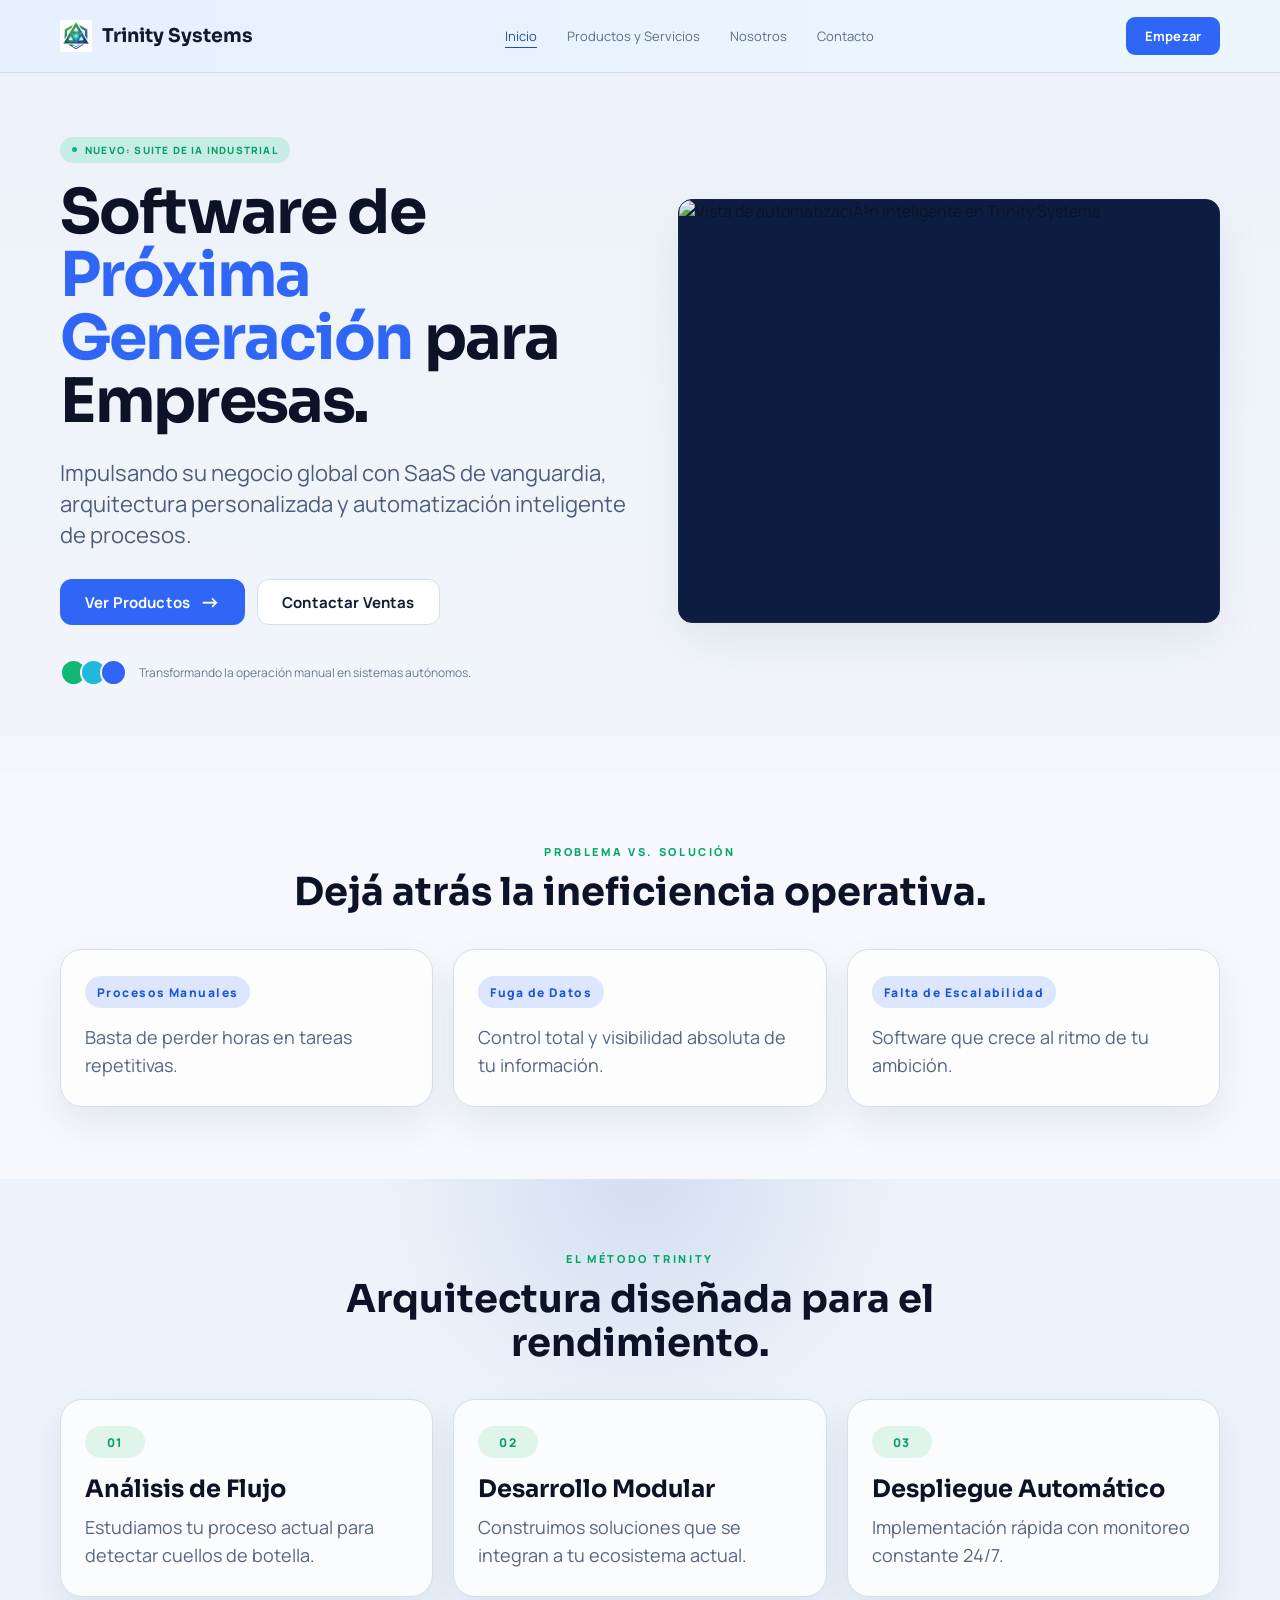
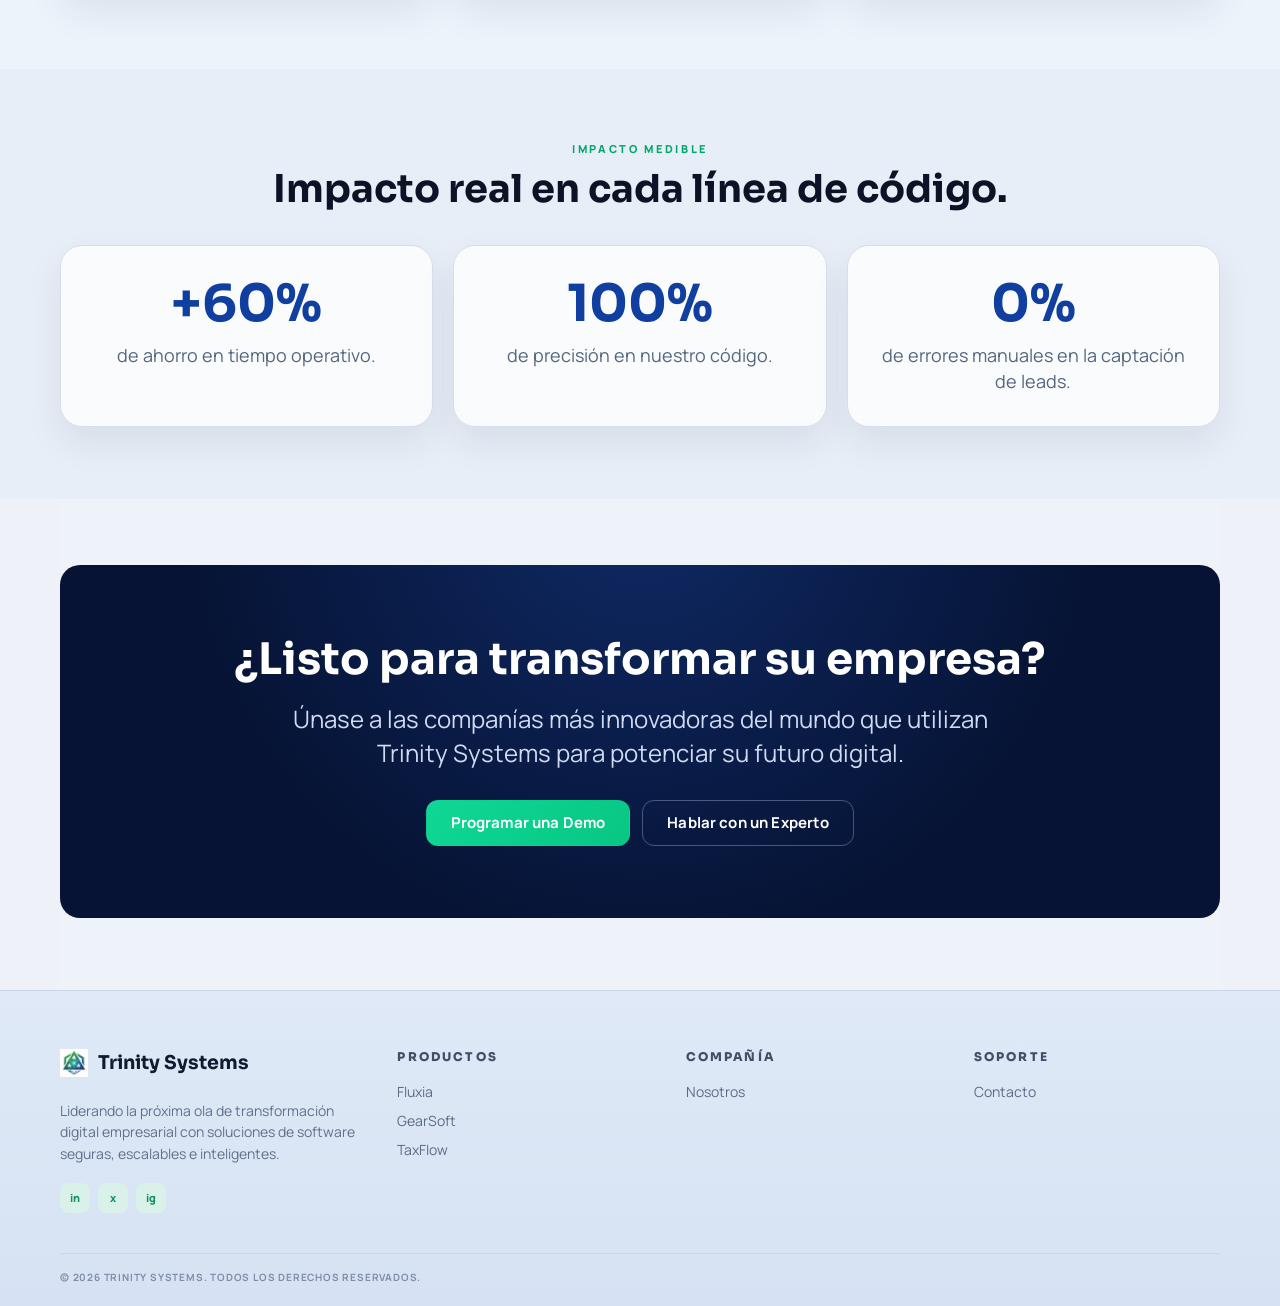
==== commit 50e4e52a: "correccion en el footer del index" ====
--- a/index.html
+++ b/index.html
@@ -5,7 +5,8 @@
   <meta name="viewport" content="width=device-width, initial-scale=1.0">
   <title>Trinity Systems | Inicio</title>
   <link rel="stylesheet" href="css/styles.css">
-  <script src="js/main.js" defer></script>
+  <link rel="icon" type="image/jpeg" href="./assets/img/favicon.jpeg">
+  <link rel="apple-touch-icon" href="./assets/img/favicon.jpeg">
 </head>
 <body>
   <div class="desktop-site">
@@ -170,7 +171,7 @@
 
         <section class="footer-col">
           <h3>PRODUCTOS</h3>
-          <a href="#">Fluxia</a>
+          <a href="https://fluxiaweb.corradigonzalo9.workers.dev/">Fluxia</a>
           <a href="#">GearSoft</a>
           <a href="#">TaxFlow</a>
         </section>
@@ -182,172 +183,16 @@
 
         <section class="footer-col">
           <h3>SOPORTE</h3>
-          <a href="#">Centro de Ayuda</a>
-          <a href="#">Documentación</a>
           <a href="pages/contacto.html">Contacto</a>
         </section>
       </div>
 
       <div class="container footer-bottom">
         <span>&copy; 2026 TRINITY SYSTEMS. TODOS LOS DERECHOS RESERVADOS.</span>
-        <div class="footer-legal">
-          <a href="#">POL&Iacute;TICA DE PRIVACIDAD</a>
-        </div>
       </div>
     </footer>
   </div>
 
-  <div class="mobile-site">
-    <header class="mobile-topbar">
-      <a class="mobile-title" href="index.html">INICIO</a>
-      <button class="menu-toggle" aria-label="Abrir men&uacute;" aria-expanded="false" aria-controls="mobile-menu">
-        <span></span>
-        <span></span>
-        <span></span>
-      </button>
-    </header>
-
-    <nav class="mobile-menu" id="mobile-menu" aria-label="Men&uacute; m&oacute;vil">
-      <a href="pages/productosyservicios.html">Productos y Servicios</a>
-      <a href="pages/sobrenosotros.html">Nosotros</a>
-      <a href="pages/contacto.html">Contacto</a>
-    </nav>
-
-    <main class="mobile-main">
-      <section class="m-hero">
-        <p class="m-pill">INNOVACIÓN DIGITAL</p>
-        <h1>
-          Software de
-          <span>Próxima Generación</span>
-        </h1>
-        <p>Impulsando la transformación digital de tu negocio con arquitectura de vanguardia y eficiencia.</p>
-        <a class="btn btn-primary btn-block" href="#">
-          Comenzar ahora
-          <span class="arrow">&rarr;</span>
-        </a>
-      </section>
-
-      <section class="m-stats">
-        <article class="m-stat">
-          <span class="m-icon m-icon-blue">
-            <svg viewBox="0 0 24 24" aria-hidden="true">
-              <path d="m11 2 2.4 2.5 3.4-.6.7 3.3 3.1 1.5-1.5 3.1 1.5 3.1-3.1 1.5-.7 3.3-3.4-.6L11 22l-2.4-2.5-3.4.6-.7-3.3-3.1-1.5 1.5-3.1-1.5-3.1 3.1-1.5.7-3.3 3.4.6L11 2Zm-1 13.2 6-6-1.4-1.4L10 12.4 8.4 10.8 7 12.2l3 3Z"/>
-            </svg>
-          </span>
-          <div>
-            <strong>100+</strong>
-            <span>Proyectos</span>
-          </div>
-        </article>
-
-        <article class="m-stat">
-          <span class="m-icon m-icon-green">
-            <svg viewBox="0 0 24 24" aria-hidden="true">
-              <path d="M8 11a4 4 0 1 1 0-8 4 4 0 0 1 0 8Zm8 1a3 3 0 1 1 0-6 3 3 0 0 1 0 6ZM2 20a6 6 0 1 1 12 0H2Zm12 0c0-2 1.4-3.8 3.4-4.6A4.8 4.8 0 0 1 22 20h-8Z"/>
-            </svg>
-          </span>
-          <div>
-            <strong>50+</strong>
-            <span>Expertos IT</span>
-          </div>
-        </article>
-      </section>
-
-      <section class="m-story-block">
-        <p class="eyebrow">PROBLEMA VS. SOLUCIÓN</p>
-        <h2>Dejá atrás la ineficiencia operativa.</h2>
-        <article class="m-service-card">
-          <div>
-            <h3>Procesos Manuales</h3>
-            <p>Basta de perder horas en tareas repetitivas.</p>
-          </div>
-        </article>
-        <article class="m-service-card">
-          <div>
-            <h3>Fuga de Datos</h3>
-            <p>Control total y visibilidad absoluta de tu información.</p>
-          </div>
-        </article>
-        <article class="m-service-card">
-          <div>
-            <h3>Falta de Escalabilidad</h3>
-            <p>Software que crece al ritmo de tu ambición.</p>
-          </div>
-        </article>
-      </section>
-      <section class="m-story-block m-story-method">
-        <p class="eyebrow">EL MÉTODO TRINITY</p>
-        <h2>Arquitectura diseñada para el rendimiento.</h2>
-        <article class="m-service-card">
-          <div>
-            <h3>Análisis de Flujo</h3>
-            <p>Estudiamos tu proceso actual para detectar cuellos de botella.</p>
-          </div>
-        </article>
-        <article class="m-service-card">
-          <div>
-            <h3>Desarrollo Modular</h3>
-            <p>Construimos soluciones que se integran a tu ecosistema actual.</p>
-          </div>
-        </article>
-        <article class="m-service-card">
-          <div>
-            <h3>Despliegue Automático</h3>
-            <p>Implementación rápida con monitoreo constante 24/7.</p>
-          </div>
-        </article>
-      </section>
-      <section class="m-story-block m-story-impact">
-        <p class="eyebrow">IMPACTO MEDIBLE</p>
-        <h2>Impacto real en cada línea de código.</h2>
-        <article class="m-service-card">
-          <div>
-            <h3>+60%</h3>
-            <p>de ahorro en tiempo operativo.</p>
-          </div>
-        </article>
-        <article class="m-service-card">
-          <div>
-            <h3>100%</h3>
-            <p>de precisión en conciliación de datos.</p>
-          </div>
-        </article>
-        <article class="m-service-card">
-          <div>
-            <h3>0%</h3>
-            <p>de errores manuales en la captación de leads.</p>
-          </div>
-        </article>
-      </section>
-    </main>
-
-    <nav class="mobile-bottom-nav" aria-label="Navegaci&oacute;n inferior">
-      <a class="is-active" href="#">
-        <svg viewBox="0 0 24 24" aria-hidden="true">
-          <path d="M4 10 12 3l8 7v10h-5v-6H9v6H4V10Z"/>
-        </svg>
-        <span>Inicio</span>
-      </a>
-      <a href="pages/productosyservicios.html">
-        <svg viewBox="0 0 24 24" aria-hidden="true">
-          <path d="M12 4a2 2 0 0 1 2 2v1.1a6 6 0 0 1 1.8 1l1-.5a2 2 0 1 1 2.2 3.4l-1 .6c.1.4.2.9.2 1.4s-.1 1-.2 1.4l1 .6a2 2 0 1 1-2.2 3.4l-1-.5a6 6 0 0 1-1.8 1V20a2 2 0 1 1-4 0v-1.1a6 6 0 0 1-1.8-1l-1 .5a2 2 0 1 1-2.2-3.4l1-.6A6 6 0 0 1 6 13c0-.5.1-1 .2-1.4l-1-.6a2 2 0 1 1 2.2-3.4l1 .5a6 6 0 0 1 1.8-1V6a2 2 0 0 1 2-2Zm0 6a3 3 0 1 0 0 6 3 3 0 0 0 0-6Z"/>
-        </svg>
-        <span>Prod/Serv</span>
-      </a>
-      <a href="#">
-        <svg viewBox="0 0 24 24" aria-hidden="true">
-          <path d="M3 6a2 2 0 0 1 2-2h5l2 2h7a2 2 0 0 1 2 2v10a2 2 0 0 1-2 2H5a2 2 0 0 1-2-2V6Z"/>
-        </svg>
-        <span>Proyectos</span>
-      </a>
-      <a href="#">
-        <svg viewBox="0 0 24 24" aria-hidden="true">
-          <path d="M3 6a2 2 0 0 1 2-2h14a2 2 0 0 1 2 2v12a2 2 0 0 1-2 2H5a2 2 0 0 1-2-2V6Zm2 .5V8l7 4.5L19 8V6.5l-7 4.4-7-4.4Z"/>
-        </svg>
-        <span>Contacto</span>
-      </a>
-    </nav>
-  </div>
 </body>
 </html>
 
--- a/css/styles.css
+++ b/css/styles.css
@@ -30,6 +30,7 @@
   background: var(--bg-main);
   color: var(--text-main);
   font-family: "Manrope", "Segoe UI", sans-serif;
+  overflow-x: hidden;
 }
 
 img,
@@ -141,10 +142,6 @@
   display: block;
 }
 
-.mobile-site {
-  display: none;
-}
-
 .topbar {
   border-bottom: 1px solid #cfdcf0;
   background: linear-gradient(90deg, rgba(229, 239, 255, 0.96), rgba(236, 246, 255, 0.96));
@@ -200,8 +197,7 @@
   color: #111a2f;
 }
 
-.about-footer .brand-name,
-.contact-footer .brand-name {
+.about-footer .brand-name {
   color: #f5f8ff;
 }
 
@@ -929,380 +925,6 @@
   white-space: nowrap;
 }
 
-.mobile-site {
-  max-width: 430px;
-  margin: 0 auto;
-  min-height: 100vh;
-  padding-bottom: 110px;
-  background: #eef2f8;
-}
-
-.mobile-topbar {
-  height: 88px;
-  border-bottom: 1px solid #dee4eb;
-  background: #eef2f8;
-  display: flex;
-  align-items: center;
-  justify-content: center;
-  position: relative;
-}
-
-.mobile-title {
-  font-family: "Sora", sans-serif;
-  font-size: 30px;
-  font-weight: 700;
-  letter-spacing: 0.24em;
-  color: #566985;
-}
-
-.menu-toggle {
-  border: 0;
-  background: transparent;
-  width: 42px;
-  height: 42px;
-  display: grid;
-  gap: 5px;
-  place-content: center;
-  position: absolute;
-  right: 18px;
-  top: 50%;
-  transform: translateY(-50%);
-  cursor: pointer;
-}
-
-.menu-toggle span {
-  width: 21px;
-  height: 2px;
-  background: #0d1528;
-  border-radius: 2px;
-}
-
-.mobile-menu {
-  display: grid;
-  gap: 0;
-  background: #f2f5f9;
-  border-bottom: 1px solid #dde4ee;
-  overflow: hidden;
-  max-height: 0;
-  transition: max-height 0.24s ease;
-}
-
-.mobile-menu a {
-  padding: 14px 18px;
-  color: #304263;
-  font-weight: 600;
-  border-top: 1px solid #e2e8f1;
-}
-
-.mobile-site.menu-open .mobile-menu {
-  max-height: 260px;
-}
-
-.mobile-main {
-  padding: 26px 16px 8px;
-  background: linear-gradient(180deg, #eef3fb 0%, #f2f5fb 45%, #eef2f8 100%);
-}
-
-.m-hero {
-  border-radius: 26px;
-  padding: 30px 24px 24px;
-  color: #f4f8ff;
-  background:
-    linear-gradient(180deg, rgba(9, 24, 56, 0.5), rgba(8, 18, 46, 0.88)),
-    repeating-linear-gradient(90deg, rgba(33, 54, 84, 0.35) 0 42px, rgba(12, 25, 56, 0.55) 42px 84px),
-    linear-gradient(145deg, #173462, #0a1a3f);
-  box-shadow: 0 16px 36px rgba(17, 30, 66, 0.2);
-}
-
-.m-pill {
-  margin: 0 0 18px;
-  display: inline-flex;
-  align-items: center;
-  gap: 8px;
-  border-radius: 999px;
-  padding: 8px 14px;
-  background: rgba(12, 180, 133, 0.22);
-  border: 1px solid rgba(15, 214, 157, 0.42);
-  color: #11db99;
-  font-weight: 800;
-  letter-spacing: 0.1em;
-  font-size: 11px;
-}
-
-.m-pill::before {
-  content: "";
-  width: 8px;
-  height: 8px;
-  border-radius: 50%;
-  background: #0fdc99;
-}
-
-.m-hero h1 {
-  margin: 0;
-  font-size: 60px;
-  line-height: 1.02;
-  letter-spacing: -0.025em;
-}
-
-.m-hero h1 span {
-  color: var(--primary);
-}
-
-.m-hero p {
-  margin: 22px 0 26px;
-  font-size: 19px;
-  line-height: 1.42;
-  color: #d8e2fb;
-}
-
-.m-stats {
-  margin-top: 18px;
-  display: grid;
-  grid-template-columns: repeat(2, 1fr);
-  gap: 10px;
-}
-
-.m-stat {
-  border-radius: 18px;
-  border: 1px solid #dfe5ee;
-  background: #f1f4f8;
-  padding: 14px;
-  display: flex;
-  align-items: center;
-  gap: 10px;
-}
-
-.m-icon {
-  width: 40px;
-  height: 40px;
-  border-radius: 12px;
-  display: grid;
-  place-items: center;
-  flex: 0 0 auto;
-}
-
-.m-icon svg {
-  width: 20px;
-}
-
-.m-icon-blue {
-  background: #dce8ff;
-}
-
-.m-icon-blue svg {
-  fill: #2f66f5;
-}
-
-.m-icon-green {
-  background: #dcf5eb;
-}
-
-.m-icon-green svg {
-  fill: #10b777;
-}
-
-.m-stat strong {
-  display: block;
-  font-family: "Sora", sans-serif;
-  font-size: 24px;
-}
-
-.m-stat span {
-  color: #60708b;
-  font-size: 15px;
-}
-
-.m-services {
-  margin-top: 24px;
-}
-
-.m-head {
-  display: flex;
-  justify-content: space-between;
-  align-items: center;
-  gap: 12px;
-}
-
-.m-head h2 {
-  margin: 0;
-  font-size: 54px;
-  line-height: 1.06;
-}
-
-.m-head a {
-  color: #245ff4;
-  font-size: 16px;
-  font-weight: 700;
-  display: inline-flex;
-  align-items: center;
-  gap: 6px;
-}
-
-.m-service-card {
-  margin-top: 14px;
-  border-radius: 18px;
-  border: 1px solid #dde4ec;
-  background: #f4f6f9;
-  padding: 18px;
-  display: flex;
-  gap: 14px;
-}
-
-.m-service-card h3 {
-  margin: 0;
-  font-size: 18px;
-}
-
-.m-service-card p {
-  margin: 6px 0 0;
-  color: #60708a;
-  font-size: 16px;
-  line-height: 1.35;
-}
-
-.m-story-block {
-  margin-top: 24px;
-}
-
-.m-story-block h2 {
-  margin: 0;
-  font-size: 42px;
-  line-height: 1.08;
-}
-
-.m-story-block .m-service-card {
-  margin-top: 12px;
-}
-
-.m-story-method .m-service-card,
-.m-story-impact .m-service-card {
-  background: #f7f9fc;
-}
-
-.m-icon-blue-soft {
-  background: #dbe5ff;
-}
-
-.m-icon-blue-soft svg {
-  fill: #2f66f5;
-}
-
-.m-icon-green-soft {
-  background: #dcf5ec;
-}
-
-.m-icon-green-soft svg {
-  fill: #11b778;
-}
-
-.m-product-logo {
-  width: 100%;
-  height: 100%;
-  border-radius: inherit;
-  object-fit: cover;
-}
-
-.m-icon-dark-soft {
-  background: #e4e6ec;
-}
-
-.m-icon-dark-soft svg {
-  fill: #1f2a45;
-}
-
-.m-project {
-  margin-top: 26px;
-  border-radius: 24px;
-  border: 1px solid #d6e7e1;
-  background: #e9f2f0;
-  padding: 24px;
-}
-
-.m-project h2 {
-  margin: 0;
-  font-size: 50px;
-  line-height: 1.08;
-}
-
-.m-project p {
-  margin: 16px 0 0;
-  color: #445b74;
-  font-size: 18px;
-  line-height: 1.42;
-}
-
-.team-bubbles {
-  margin-top: 18px;
-  display: inline-flex;
-  align-items: center;
-}
-
-.team-bubbles span {
-  width: 36px;
-  height: 36px;
-  border-radius: 50%;
-  border: 2px solid #e9f2f0;
-  margin-left: -8px;
-}
-
-.team-bubbles span:first-child {
-  margin-left: 0;
-}
-
-.t1 {
-  background: linear-gradient(150deg, #f0c4a4, #d88c67);
-}
-
-.t2 {
-  background: linear-gradient(150deg, #e7b68c, #d28757);
-}
-
-.t3 {
-  background: linear-gradient(150deg, #efd6bc, #df9c7f);
-}
-
-.t4 {
-  display: grid;
-  place-items: center;
-  color: #1d2b48;
-  background: #d8dde6;
-  font-size: 13px;
-  font-weight: 800;
-}
-
-.mobile-bottom-nav {
-  position: fixed;
-  left: 50%;
-  bottom: 0;
-  transform: translateX(-50%);
-  width: min(430px, 100%);
-  border-top: 1px solid #d8e0ea;
-  background: #f3f5f8;
-  display: grid;
-  grid-template-columns: repeat(4, 1fr);
-  z-index: 12;
-}
-
-.mobile-bottom-nav a {
-  min-height: 68px;
-  display: grid;
-  place-items: center;
-  gap: 4px;
-  padding: 8px 0 10px;
-  color: #90a1bb;
-  font-size: 13px;
-  font-weight: 600;
-}
-
-.mobile-bottom-nav svg {
-  width: 22px;
-  fill: currentColor;
-}
-
-.mobile-bottom-nav a.is-active {
-  color: #2f66f5;
-}
-
 .about-page {
   background: #eef3fa;
 }
@@ -1789,206 +1411,6 @@
   text-align: center;
 }
 
-.about-mobile-topbar {
-  background: #f5f7fb;
-}
-
-.about-mobile-title {
-  color: #10192f;
-  font-size: 18px;
-  letter-spacing: 0.16em;
-}
-
-.about-mobile-main {
-  background: #f5f7fb;
-  padding: 0 0 8px;
-}
-
-.about-m-hero {
-  min-height: 248px;
-  padding: 48px 20px 20px;
-  color: #fff;
-  background:
-    linear-gradient(180deg, rgba(5, 20, 52, 0.58), rgba(7, 22, 58, 0.7)),
-    repeating-linear-gradient(90deg, rgba(33, 53, 86, 0.36) 0 52px, rgba(17, 34, 68, 0.3) 52px 108px),
-    linear-gradient(132deg, #21395f, #2c405d);
-}
-
-.about-m-hero .eyebrow {
-  margin: 0 0 8px;
-}
-
-.about-m-hero h1 {
-  margin: 0;
-  max-width: 290px;
-  font-size: 56px;
-  line-height: 1.01;
-  letter-spacing: -0.03em;
-}
-
-.about-m-hero h1 span {
-  background: linear-gradient(90deg, #2f66f5, #19c992);
-  -webkit-background-clip: text;
-  background-clip: text;
-  color: transparent;
-}
-
-.about-m-quote {
-  padding: 28px 20px 10px;
-}
-
-.about-m-quote p {
-  margin: 0;
-  text-align: center;
-  color: #334766;
-  font-size: 18px;
-  line-height: 1.52;
-  font-style: italic;
-}
-
-.about-m-info {
-  padding: 10px 16px 2px;
-  display: grid;
-  gap: 14px;
-}
-
-.about-m-card {
-  border-radius: 16px;
-  border: 1px solid #dde5ef;
-  background: #f7f9fd;
-  padding: 20px;
-}
-
-.about-m-card h2 {
-  margin: 14px 0 10px;
-  font-size: 25px;
-}
-
-.about-m-card p {
-  margin: 0;
-  color: #4f637f;
-  font-size: 15px;
-  line-height: 1.55;
-}
-
-.about-m-timeline {
-  margin-top: 8px;
-  padding: 14px 20px 0;
-}
-
-.about-m-timeline h2 {
-  margin: 0;
-  font-size: 46px;
-  line-height: 1.08;
-  display: flex;
-  align-items: center;
-  gap: 10px;
-}
-
-.about-m-timeline h2::before {
-  content: "";
-  width: 32px;
-  height: 6px;
-  border-radius: 4px;
-  background: #1ab874;
-}
-
-.about-m-timeline-list {
-  margin: 18px 0 0 10px;
-  border-left: 2px solid #d7deea;
-  padding-left: 22px;
-  display: grid;
-  gap: 22px;
-}
-
-.about-m-time-item {
-  position: relative;
-}
-
-.about-m-time-item::before {
-  content: "";
-  position: absolute;
-  width: 8px;
-  height: 8px;
-  border-radius: 50%;
-  left: -27px;
-  top: 7px;
-  background: #1f55ce;
-}
-
-.about-m-time-item.is-current::before {
-  background: #17b671;
-}
-
-.about-m-time-item .year {
-  color: #0d45bc;
-  font-weight: 800;
-  font-size: 18px;
-}
-
-.about-m-time-item h3 {
-  margin: 4px 0 4px;
-  font-size: 16px;
-}
-
-.about-m-time-item p {
-  margin: 0;
-  color: #506481;
-  font-size: 15px;
-  line-height: 1.46;
-}
-
-.about-m-team {
-  margin-top: 26px;
-  background: #edf1f6;
-  padding: 32px 20px 18px;
-  text-align: center;
-}
-
-.about-m-team h2 {
-  margin: 0;
-  font-size: 48px;
-}
-
-.about-m-team > p {
-  margin: 8px 0 16px;
-  color: #6f809b;
-  font-size: 14px;
-}
-
-.about-m-team-grid {
-  display: grid;
-  grid-template-columns: repeat(2, 1fr);
-  gap: 14px;
-}
-
-.about-m-member h3 {
-  margin: 10px 0 2px;
-  font-size: 20px;
-}
-
-.about-m-member p {
-  margin: 0;
-  color: #1bb579;
-  font-size: 13px;
-  letter-spacing: 0.12em;
-  font-weight: 800;
-}
-
-.about-member-photo.m5 {
-  border-color: #b18f5f;
-  background:
-    radial-gradient(circle at 45% 34%, #efcca2 0 15%, transparent 17%),
-    linear-gradient(145deg, #c29e6f, #7c5f3b);
-}
-
-.about-member-photo.m6 {
-  border-color: #0f2a52;
-  background:
-    radial-gradient(circle at 46% 30%, #c6d3ea 0 14%, transparent 16%),
-    linear-gradient(145deg, #214b6c, #112b4c);
-}
-
 .ps-page {
   background: #eef3fa;
 }
@@ -2041,57 +1463,6 @@
   display: block;
   object-fit: cover;
   object-position: center;
-}
-
-.ps-mobile-title {
-  font-size: 15px;
-  letter-spacing: 0.1em;
-}
-
-.ps-mobile-main {
-  padding-top: 18px;
-}
-
-.ps-m-hero {
-  margin: 0 16px;
-  border-radius: 22px;
-  padding: 24px 18px;
-  color: #eff5ff;
-  background:
-    linear-gradient(180deg, rgba(8, 24, 57, 0.58), rgba(9, 23, 56, 0.82)),
-    linear-gradient(135deg, #2b67c8, #2f4c8e);
-}
-
-.ps-m-hero h1 {
-  margin: 0;
-  font-size: 34px;
-  line-height: 1.1;
-}
-
-.ps-m-hero p {
-  margin: 14px 0 0;
-  color: #d8e3f8;
-  font-size: 16px;
-}
-
-.ps-m-products {
-  margin-top: 18px;
-  padding: 0 16px;
-}
-
-.ps-m-products .m-head h2,
-.ps-mobile-main .m-services .m-head h2 {
-  font-size: 40px;
-}
-
-.ps-m-product-card {
-  background: linear-gradient(180deg, #dce9ff 0%, #d2e3ff 100%);
-  border-color: #b9cdef;
-}
-
-.ps-mobile-main .m-services {
-  margin-top: 20px;
-  padding: 0 16px 8px;
 }
 
 .contact-page {
@@ -2273,30 +1644,30 @@
 }
 
 .contact-form-card {
-  border: 1px solid #d8e1ee;
+  border: 1px solid #c7d8ef;
   border-radius: 18px;
-  background: #f2f5fa;
-  box-shadow: 0 12px 32px rgba(24, 39, 78, 0.1);
-  padding: 34px 38px 36px;
+  background: linear-gradient(145deg, #e9f2ff 0%, #e6f4ef 100%);
+  box-shadow: 0 12px 32px rgba(24, 39, 78, 0.08);
+  padding: 36px 36px 32px;
   min-width: 0;
 }
 
 .contact-form-card h2 {
-  margin: 0 0 26px;
-  font-size: 43px;
-  line-height: 1.1;
+  margin: 0 0 22px;
+  font-size: clamp(34px, 3vw, 46px);
+  line-height: 1.08;
 }
 
 .contact-form {
   display: grid;
   grid-template-columns: repeat(2, minmax(0, 1fr));
-  gap: 16px 20px;
+  gap: 16px 18px;
 }
 
 .contact-field label {
   display: block;
   margin-bottom: 8px;
-  font-size: 21px;
+  font-size: 16px;
   font-weight: 700;
   color: #182744;
 }
@@ -2307,12 +1678,12 @@
   width: 100%;
   border: 1px solid #ccd8ea;
   border-radius: 10px;
-  background: #f9fbfe;
+  background: #f7fbff;
   color: #18253f;
   font: inherit;
-  font-size: 26px;
+  font-size: 17px;
   line-height: 1.2;
-  padding: 17px 15px;
+  padding: 14px 14px;
   outline: none;
 }
 
@@ -2330,7 +1701,7 @@
 }
 
 .contact-field textarea {
-  min-height: 160px;
+  min-height: 210px;
   resize: vertical;
 }
 
@@ -2352,10 +1723,10 @@
 
 .contact-submit {
   grid-column: 1 / -1;
-  min-height: 62px;
+  min-height: 58px;
   margin-top: 8px;
   border-radius: 10px;
-  font-size: 28px;
+  font-size: 18px;
   letter-spacing: 0.02em;
   box-shadow: 0 10px 22px rgba(47, 102, 245, 0.3);
 }
@@ -2367,7 +1738,15 @@
 }
 
 .contact-cta-card {
+  border-radius: 20px;
+  background: radial-gradient(circle at 50% -20%, #0f2a65, #061334 64%);
+  padding: 66px 24px;
   text-align: center;
+  color: #fff;
+}
+
+.contact-cta-card .eyebrow {
+  color: #35e5b2;
 }
 
 .contact-cta-card h2 {
@@ -2379,7 +1758,7 @@
 .contact-cta-card > p {
   margin: 18px auto 0;
   max-width: 880px;
-  color: #415773;
+  color: #d1daf3;
   font-size: 33px;
   line-height: 1.42;
 }
@@ -2393,16 +1772,18 @@
 
 .contact-cta-actions .btn {
   min-height: 56px;
-  font-size: 24px;
-}
-
-.contact-cta-actions .btn-soft {
-  border-color: #a9bfdc;
+  font-size: 20px;
+}
+
+.contact-cta-actions .btn-outline {
+  border-color: rgba(226, 233, 255, 0.3);
+  color: #fff;
 }
 
 .contact-footer {
-  background: #071334;
-  color: #a9b9d4;
+  border-top: 1px solid var(--line);
+  background: #e9eff7;
+  color: #5f6d86;
 }
 
 .contact-footer-grid {
@@ -2413,29 +1794,30 @@
 }
 
 .contact-footer .brand-name {
-  color: #ecf2ff;
+  color: #111a2f;
 }
 
 .contact-footer p {
   margin: 16px 0 0;
   max-width: 390px;
-  color: #8ea0bf;
-  font-size: 13px;
-  line-height: 1.7;
+  color: #61708b;
+  font-size: 14px;
+  line-height: 1.55;
 }
 
 .contact-footer h3 {
   margin: 0 0 10px;
-  font-size: 18px;
-  color: #13d49a;
-  letter-spacing: 0.04em;
+  color: #3f4f68;
+  font-size: 12px;
+  letter-spacing: 0.18em;
+  font-weight: 800;
 }
 
 .contact-footer a {
   display: block;
   margin-top: 10px;
-  color: #b6c5df;
-  font-size: 15px;
+  color: #5b6b86;
+  font-size: 14px;
 }
 
 .contact-footer .brand {
@@ -2446,7 +1828,7 @@
 }
 
 .contact-footer a:hover {
-  color: #d8e5fb;
+  color: #263d72;
 }
 
 .contact-footer-socials {
@@ -2458,7 +1840,7 @@
   width: 36px;
   height: 36px;
   border-radius: 8px;
-  background: #1a2a4d;
+  background: #d9e0ea;
   display: grid;
   place-items: center;
   margin-top: 0;
@@ -2466,19 +1848,21 @@
 
 .contact-footer-socials svg {
   width: 18px;
-  fill: #d8e5fb;
+  fill: #445672;
 }
 
 .contact-footer-bottom {
-  border-top: 1px solid rgba(144, 168, 209, 0.18);
+  border-top: 1px solid var(--line);
   min-height: 72px;
   display: flex;
   align-items: center;
   justify-content: space-between;
   gap: 18px;
   flex-wrap: wrap;
-  color: #8ea3c5;
-  font-size: 12px;
+  color: #7f8da5;
+  font-size: 10px;
+  font-weight: 700;
+  letter-spacing: 0.08em;
 }
 
 .contact-footer-legal {
@@ -2488,196 +1872,8 @@
 
 .contact-footer-legal a {
   margin-top: 0;
-  color: #8ea3c5;
-  font-size: 12px;
-}
-
-.contact-mobile-topbar {
-  height: 86px;
-}
-
-.contact-mobile-title {
-  font-size: 36px;
-  letter-spacing: 0.11em;
-  color: #121c31;
-}
-
-.contact-mobile-main {
-  background: #eef2f8;
-  padding-top: 20px;
-}
-
-.contact-m-form-wrap h1 {
-  margin: 0;
-  font-size: 64px;
-  line-height: 1.02;
-  letter-spacing: -0.03em;
-}
-
-.contact-m-form-wrap p {
-  margin: 14px 0 22px;
-  color: #354d6f;
-  font-size: 20px;
-  line-height: 1.4;
-}
-
-.contact-m-form {
-  display: grid;
-  gap: 14px;
-}
-
-.contact-m-form label {
-  margin-top: 2px;
-  color: #11203b;
-  font-size: 17px;
-  font-weight: 700;
-}
-
-.contact-m-form input,
-.contact-m-form select,
-.contact-m-form textarea {
-  width: 100%;
-  border: 1px solid #ccd7e8;
-  border-radius: 14px;
-  background: #f5f7fb;
-  color: #1a2946;
-  font: inherit;
-  font-size: 14px;
-  line-height: 1.2;
-  padding: 14px 14px;
-  outline: none;
-}
-
-.contact-m-form select {
-  appearance: none;
-  background-image:
-    linear-gradient(45deg, transparent 50%, #5f697d 50%),
-    linear-gradient(135deg, #5f697d 50%, transparent 50%);
-  background-position:
-    calc(100% - 20px) calc(50% - 2px),
-    calc(100% - 14px) calc(50% - 2px);
-  background-size: 6px 6px, 6px 6px;
-  background-repeat: no-repeat;
-  padding-right: 36px;
-}
-
-.contact-m-form textarea {
-  min-height: 142px;
-  resize: vertical;
-}
-
-.contact-m-form input::placeholder,
-.contact-m-form textarea::placeholder {
-  color: #5f6d83;
-}
-
-.contact-m-form input:focus,
-.contact-m-form select:focus,
-.contact-m-form textarea:focus {
-  border-color: #84a3e9;
-  box-shadow: 0 0 0 3px rgba(47, 102, 245, 0.12);
-}
-
-.contact-m-submit {
-  margin-top: 4px;
-  min-height: 56px;
-  border-radius: 14px;
-  font-size: 16px;
-  box-shadow: 0 8px 18px rgba(47, 102, 245, 0.25);
-}
-
-.contact-m-submit span {
-  font-size: 24px;
-  line-height: 1;
-}
-
-.contact-m-location {
-  margin-top: 22px;
-  padding-bottom: 16px;
-}
-
-.contact-m-location h2 {
-  margin: 0 0 14px;
-  font-size: 24px;
-}
-
-.contact-m-map {
-  height: 260px;
-  border-radius: 14px;
-  border: 1px solid #d4ddeb;
-  position: relative;
-  overflow: hidden;
-  background:
-    linear-gradient(90deg, #f4f5f8 0 16%, #d8d9db 16% 40%, #ececed 40% 60%, #d2d3d5 60% 84%, #f3f4f7 84%),
-    repeating-linear-gradient(0deg, rgba(255, 255, 255, 0.38) 0 3px, transparent 3px 52px),
-    repeating-linear-gradient(90deg, rgba(255, 255, 255, 0.25) 0 3px, transparent 3px 67px);
-}
-
-.contact-m-map::before {
-  content: "";
-  position: absolute;
-  inset: 0;
-  background:
-    linear-gradient(145deg, transparent 0 21%, rgba(255, 255, 255, 0.54) 21% 24%, transparent 24% 52%, rgba(255, 255, 255, 0.48) 52% 55%, transparent 55% 84%, rgba(255, 255, 255, 0.44) 84% 87%, transparent 87%),
-    linear-gradient(30deg, transparent 0 30%, rgba(255, 255, 255, 0.38) 30% 33%, transparent 33% 69%, rgba(255, 255, 255, 0.5) 69% 72%, transparent 72%);
-  mix-blend-mode: screen;
-}
-
-.contact-m-address,
-.contact-m-phone {
-  margin: 14px 0 0;
-  color: #233759;
-  font-size: 16px;
-  line-height: 1.5;
-  display: flex;
-  align-items: flex-start;
-  gap: 10px;
-}
-
-.dot-pin,
-.dot-phone {
-  width: 20px;
-  height: 20px;
-  margin-top: 1px;
-  display: inline-block;
-  flex: 0 0 auto;
-}
-
-.dot-pin {
-  border-radius: 50% 50% 50% 0;
-  transform: rotate(-45deg);
-  background: #1fb980;
-}
-
-.dot-pin::before {
-  content: "";
-  width: 8px;
-  height: 8px;
-  border-radius: 50%;
-  background: #e8f7f1;
-  display: block;
-  margin: 6px auto 0;
-}
-
-.dot-phone {
-  position: relative;
-}
-
-.dot-phone::before,
-.dot-phone::after {
-  content: "";
-  position: absolute;
-  inset: 3px 5px;
-  border: 3px solid #2f66f5;
-  border-top-color: transparent;
-  border-right-color: transparent;
-  border-radius: 12px 0 12px 12px;
-  transform: rotate(-30deg);
-}
-
-.dot-phone::after {
-  inset: 7px 9px;
-  border-width: 2px;
+  color: #7f8da5;
+  font-size: 10px;
 }
 
 @media (max-width: 1380px) {
@@ -2715,25 +1911,28 @@
 
   .contact-info-col h2,
   .contact-form-card h2 {
-    font-size: 36px;
+    font-size: 34px;
   }
 
   .contact-info-item h3 {
-    font-size: 21px;
+    font-size: 19px;
   }
 
   .contact-field input,
   .contact-field select,
   .contact-field textarea {
-    font-size: 22px;
+    font-size: 16px;
   }
 
   .contact-field label {
+    font-size: 15px;
+  }
+
+  .contact-submit,
+  .contact-cta-actions .btn {
     font-size: 18px;
   }
 
-  .contact-submit,
-  .contact-cta-actions .btn,
   .contact-cta-card > p {
     font-size: 22px;
   }
@@ -2832,113 +2031,304 @@
 }
 
 @media (max-width: 900px) {
-  .desktop-site {
-    display: none;
-  }
-
-  .mobile-site {
-    display: block;
-  }
-
-  .m-hero h1 {
-    font-size: clamp(52px, 12vw, 72px);
-  }
-
-  .m-head h2,
-  .m-project h2 {
-    font-size: clamp(42px, 10vw, 58px);
-  }
-
-  .about-mobile-main {
-    padding-bottom: 8px;
-  }
-
-  .ps-mobile-main .m-head h2 {
-    font-size: clamp(36px, 9vw, 48px);
-  }
-
-  .contact-mobile-main {
-    padding-bottom: 10px;
+  .container {
+    width: min(1160px, calc(100% - 24px));
+  }
+
+  .topbar-inner {
+    min-height: auto;
+    padding: 12px 0;
+    display: grid;
+    grid-template-columns: 1fr auto;
+    align-items: center;
+    gap: 10px 14px;
+  }
+
+  .top-links {
+    grid-column: 1 / -1;
+    justify-content: center;
+    flex-wrap: wrap;
+    gap: 12px 16px;
+  }
+
+  .hero {
+    padding: 40px 0 54px;
+  }
+
+  .hero-copy h1 {
+    font-size: clamp(36px, 9.8vw, 52px);
+  }
+
+  .hero-lead {
+    font-size: 18px;
+    margin: 18px 0 22px;
+  }
+
+  .hero-actions,
+  .trust-row {
+    flex-wrap: wrap;
+  }
+
+  .hero-window {
+    width: 100%;
+  }
+
+  .hero-scene {
+    min-height: 320px;
+  }
+
+  .section-head {
+    align-items: flex-start;
+    flex-direction: column;
+  }
+
+  .section-head h2 {
+    max-width: 100%;
+  }
+
+  .product-grid {
+    grid-template-columns: 1fr;
+  }
+
+  .services-collage {
+    grid-template-columns: 1fr;
+  }
+
+  .services-copy h2 {
+    font-size: clamp(34px, 8vw, 46px);
+  }
+
+  .cta-card {
+    padding: 44px 20px;
+  }
+
+  .cta-card h2 {
+    font-size: clamp(34px, 8vw, 44px);
+  }
+
+  .cta-card p {
+    font-size: 17px;
+  }
+
+  .cta-actions {
+    flex-direction: column;
+    align-items: center;
+  }
+
+  .footer-top {
+    grid-template-columns: 1fr;
+    gap: 24px;
+  }
+
+  .footer-bottom {
+    justify-content: center;
+    text-align: center;
+  }
+
+  .footer-legal {
+    flex-wrap: wrap;
+    justify-content: center;
+  }
+
+  .about-hero-content h1 {
+    font-size: clamp(36px, 9vw, 52px);
+  }
+
+  .about-values-grid {
+    grid-template-columns: repeat(2, 1fr);
+  }
+
+  .about-team-grid {
+    grid-template-columns: repeat(2, 1fr);
+  }
+
+  .ps-hero-copy h1 {
+    font-size: clamp(34px, 8.6vw, 50px);
+  }
+
+  .ps-hero-copy p {
+    font-size: 17px;
+  }
+
+  .contact-main {
+    padding: 42px 0 42px;
+  }
+
+  .contact-info-col h2,
+  .contact-form-card h2 {
+    font-size: 30px;
+  }
+
+  .contact-form-card {
+    padding: 28px 22px 22px;
+  }
+
+  .contact-field label {
+    font-size: 15px;
+  }
+
+  .contact-field input,
+  .contact-field select,
+  .contact-field textarea {
+    font-size: 16px;
+  }
+
+  .contact-field textarea {
+    min-height: 160px;
+  }
+
+  .contact-submit {
+    min-height: 52px;
+    font-size: 17px;
+  }
+
+  .contact-cta {
+    padding: 44px 0 54px;
+  }
+
+  .contact-cta-card {
+    padding: 44px 18px;
+  }
+
+  .contact-cta-card h2 {
+    font-size: clamp(34px, 8vw, 42px);
+  }
+
+  .contact-cta-card > p {
+    font-size: 18px;
+    line-height: 1.45;
+  }
+
+  .contact-footer-grid {
+    grid-template-columns: 1fr;
+    gap: 22px;
+  }
+
+  .contact-footer-bottom {
+    justify-content: center;
+    text-align: center;
+  }
+
+  .contact-footer-legal {
+    justify-content: center;
+    flex-wrap: wrap;
   }
 }
 
 @media (max-width: 460px) {
-  .mobile-title {
-    font-size: 26px;
-  }
-
-  .mobile-main {
-    padding: 20px 14px 8px;
-  }
-
-  .m-hero {
-    padding: 24px 18px 20px;
-  }
-
-  .m-hero p {
+  .container {
+    width: min(1160px, calc(100% - 18px));
+  }
+
+  .topbar-inner {
+    grid-template-columns: 1fr;
+    justify-items: center;
+    gap: 10px;
+  }
+
+  .brand-name {
+    font-size: 17px;
+  }
+
+  .top-links {
+    font-size: 12px;
+    gap: 8px 12px;
+  }
+
+  .top-controls {
+    width: 100%;
+    justify-content: center;
+  }
+
+  .hero-copy h1 {
+    font-size: clamp(30px, 10vw, 40px);
+  }
+
+  .hero-lead {
     font-size: 16px;
   }
 
-  .m-stat strong {
-    font-size: 22px;
-  }
-
-  .m-stat span {
+  .hero-scene {
+    min-height: 260px;
+  }
+
+  .section {
+    padding: 52px 0;
+  }
+
+  .section-head h2 {
+    font-size: clamp(28px, 8.4vw, 34px);
+  }
+
+  .services-copy h2 {
+    font-size: clamp(30px, 8.6vw, 36px);
+  }
+
+  .service-list h3 {
+    font-size: 19px;
+  }
+
+  .about-values-grid,
+  .about-team-grid {
+    grid-template-columns: 1fr;
+  }
+
+  .about-team-head {
+    align-items: flex-start;
+    flex-direction: column;
+  }
+
+  .about-history h2,
+  .about-values h2,
+  .about-team-head h2 {
+    font-size: clamp(30px, 8.6vw, 36px);
+  }
+
+  .ps-hero-copy h1 {
+    font-size: clamp(30px, 8.8vw, 38px);
+  }
+
+  .ps-side-panel {
+    min-height: 84px;
+  }
+
+  .contact-form-card {
+    padding: 22px 14px 16px;
+  }
+
+  .contact-form-card h2 {
+    font-size: 30px;
+  }
+
+  .contact-info-col h2 {
+    font-size: 28px;
+  }
+
+  .contact-info-item h3 {
+    font-size: 17px;
+  }
+
+  .contact-field label {
     font-size: 14px;
   }
 
-  .m-service-card p,
-  .m-project p {
+  .contact-field input,
+  .contact-field select,
+  .contact-field textarea {
+    font-size: 15px;
+    padding: 12px 12px;
+  }
+
+  .contact-submit {
+    min-height: 50px;
     font-size: 16px;
   }
 
-  .about-mobile-title {
+  .contact-cta-card {
+    padding: 36px 14px;
+  }
+
+  .contact-cta-card > p {
     font-size: 16px;
   }
-
-  .about-m-hero {
-    min-height: 220px;
-    padding: 38px 16px 18px;
-  }
-
-  .about-m-hero h1 {
-    font-size: 48px;
-  }
-
-  .about-m-quote p {
-    font-size: 16px;
-  }
-
-  .about-m-timeline h2,
-  .about-m-team h2 {
-    font-size: 40px;
-  }
-
-  .about-m-member h3 {
-    font-size: 18px;
-  }
-
-  .ps-mobile-title {
-    font-size: 13px;
-  }
-
-  .ps-m-hero {
-    margin: 0 14px;
-  }
-
-  .ps-m-hero h1 {
-    font-size: 30px;
-  }
-
-  .contact-mobile-title {
-    font-size: 30px;
-  }
-
-  .contact-m-form-wrap h1 {
-    font-size: 52px;
-  }
-
-  .contact-m-form-wrap p {
-    font-size: 18px;
-  }
-}
+}
